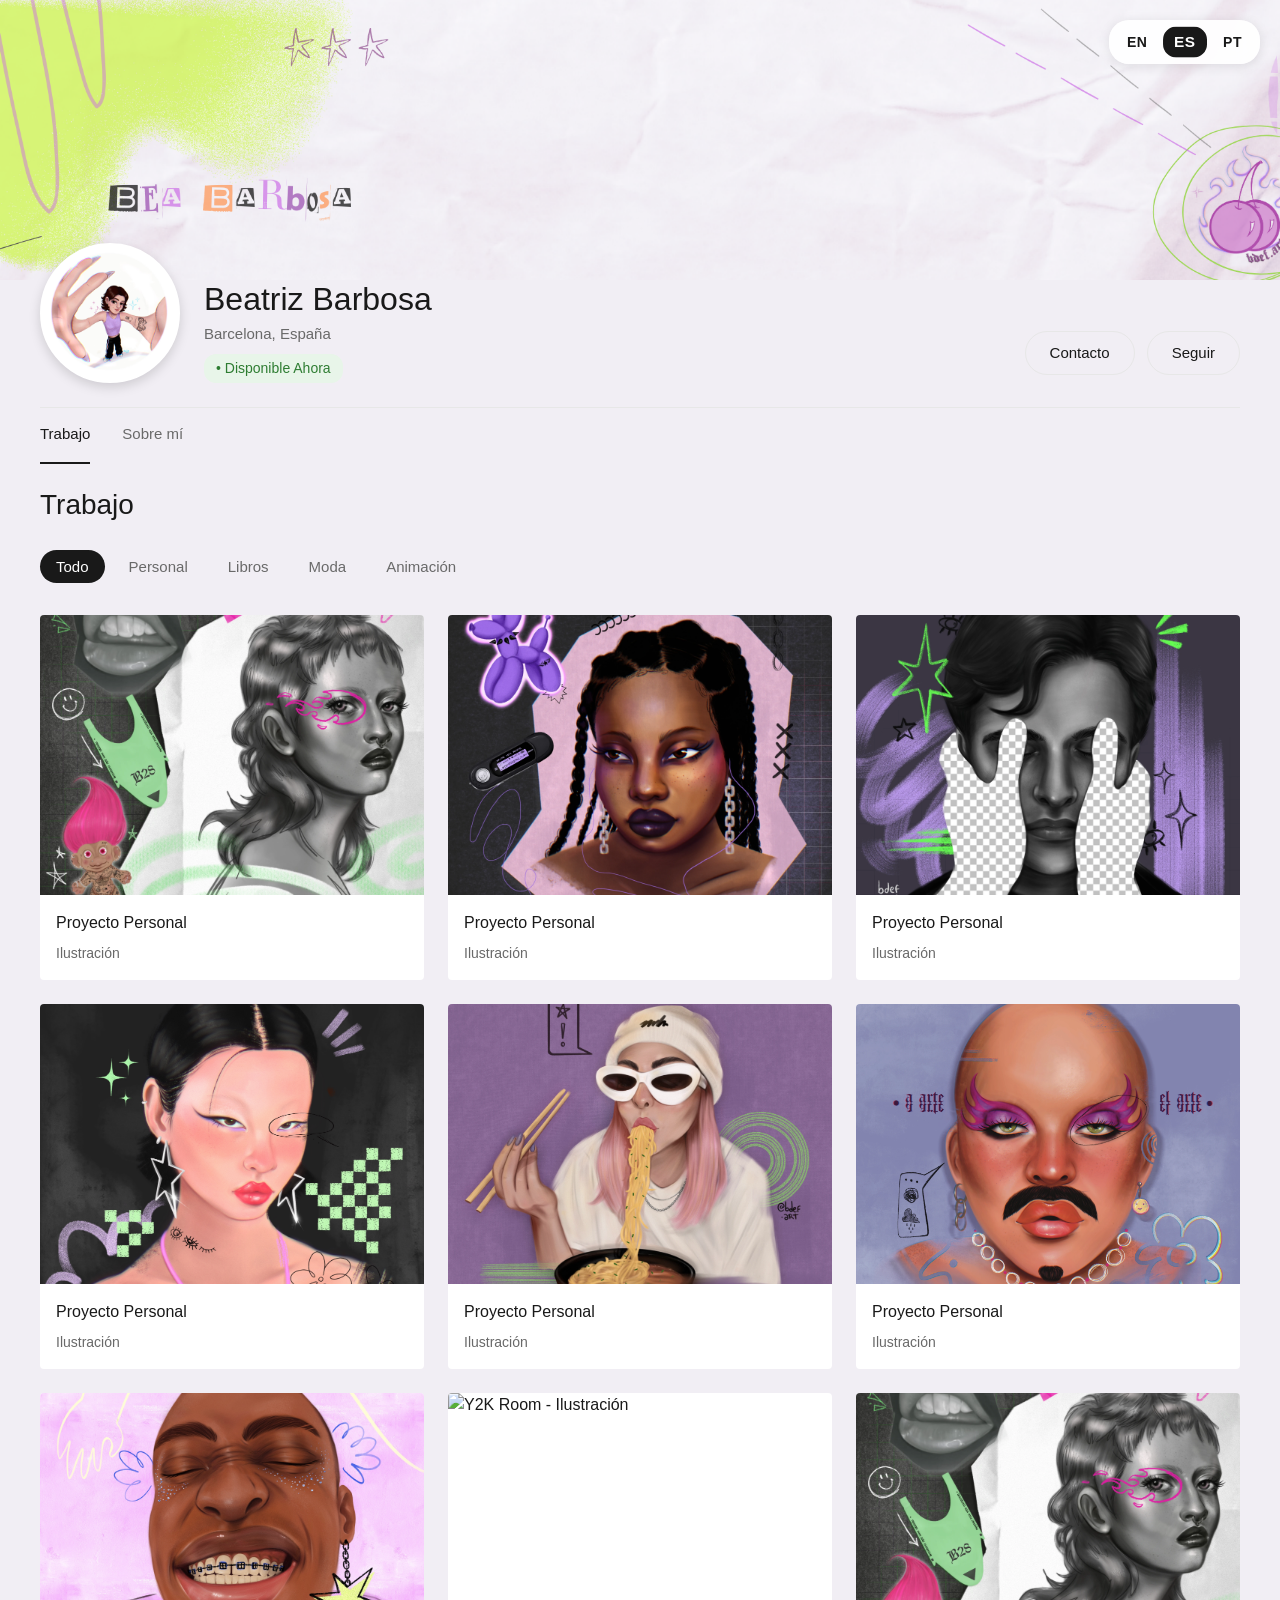
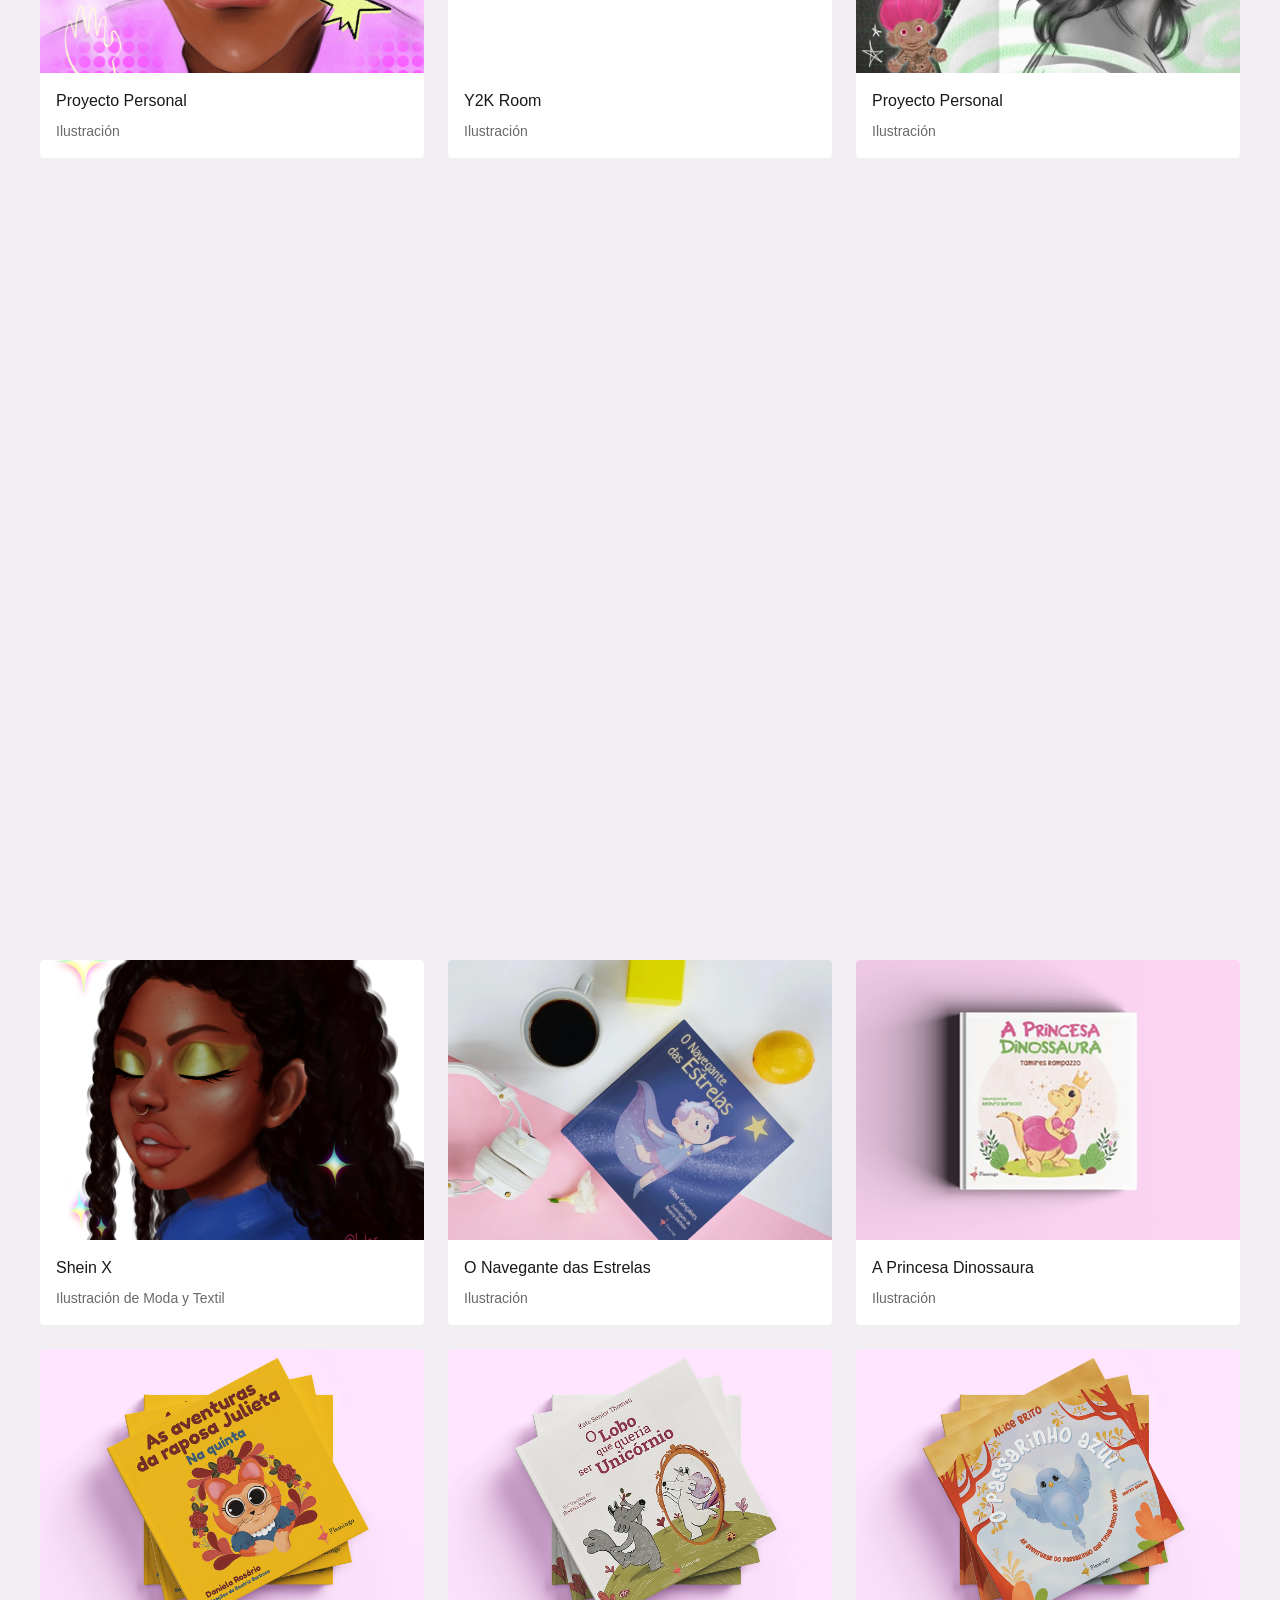
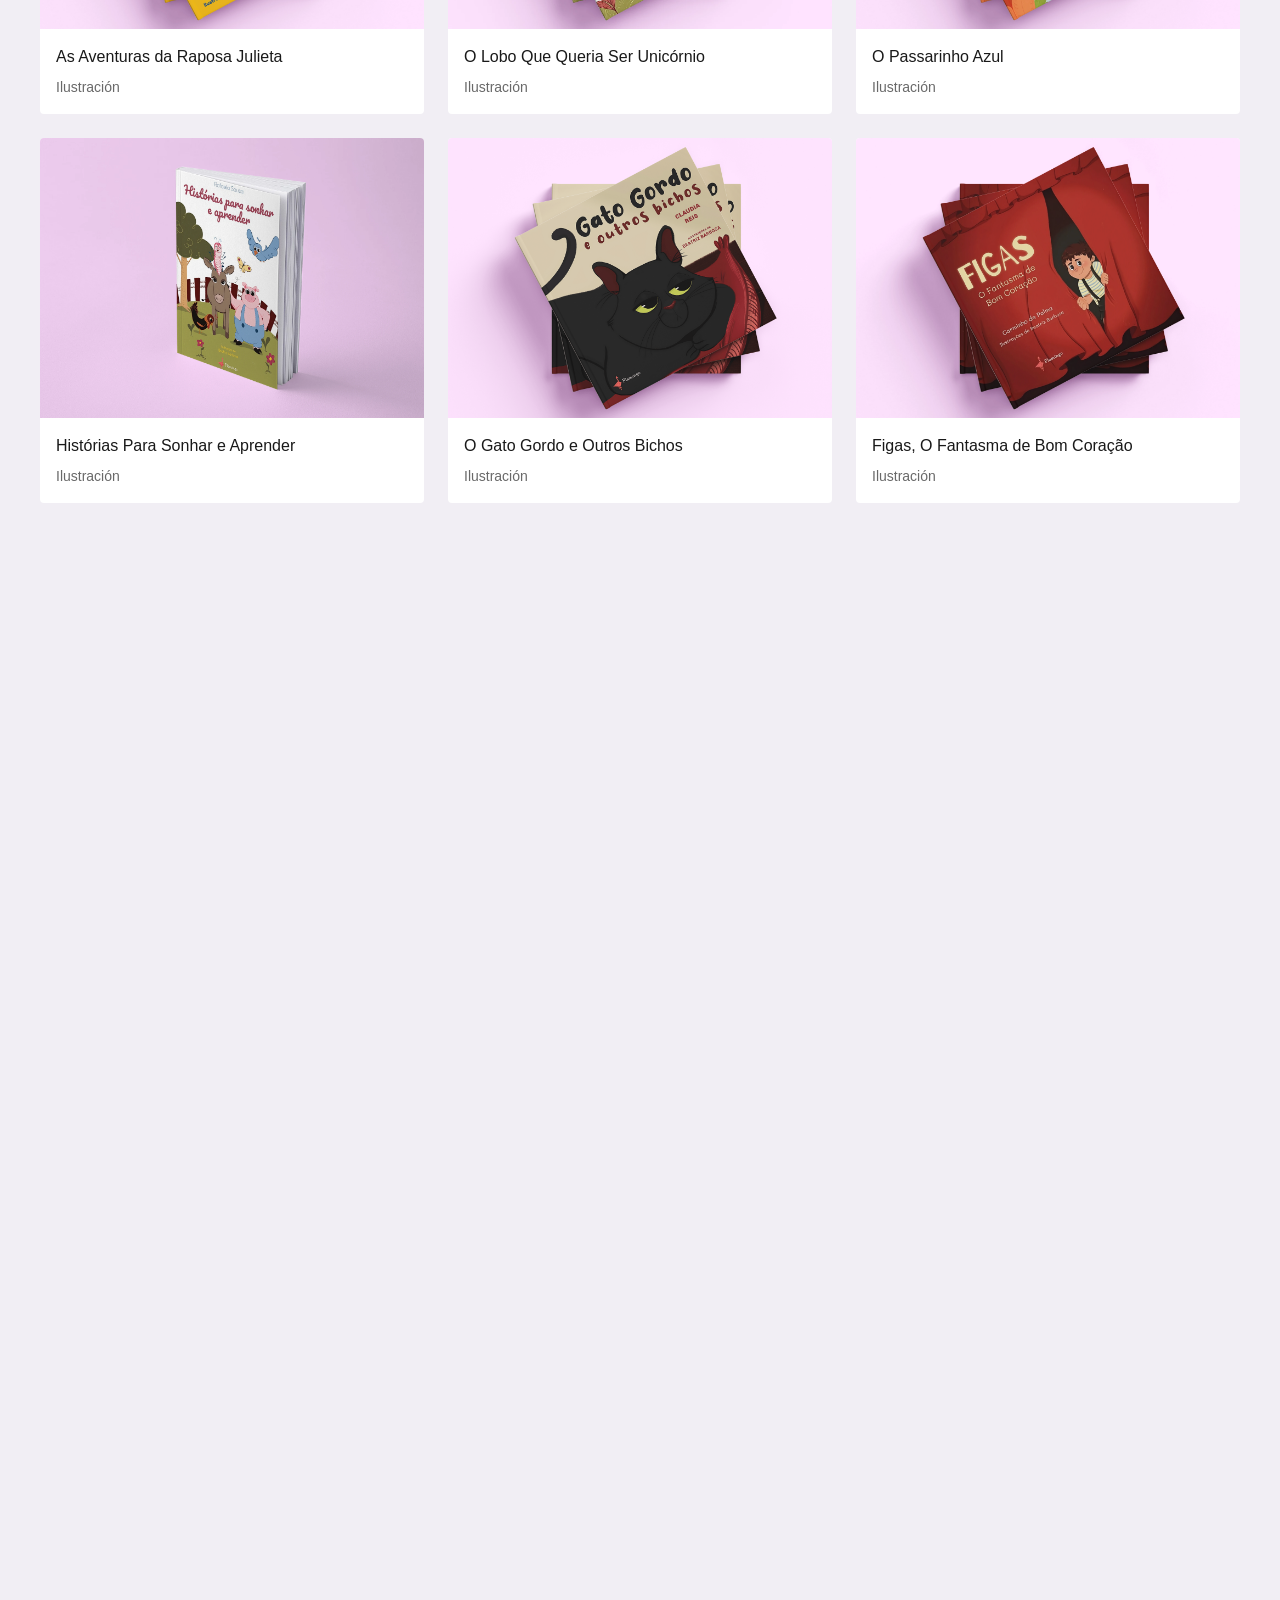
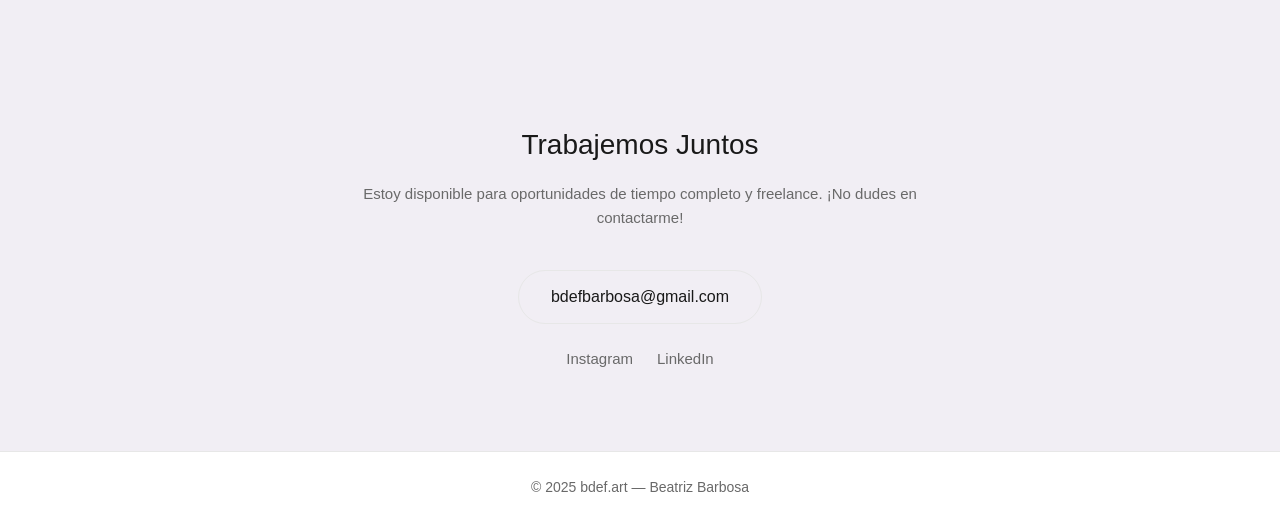
==== index-es.html @ eef88788 "Main Website" ====
<!DOCTYPE html>
<html lang="es">
<head>
    <meta charset="UTF-8">
    <meta name="viewport" content="width=device-width, initial-scale=1.0">
    <meta name="referrer" content="strict-origin-when-cross-origin">
    <meta name="description" content="Beatriz Barbosa - Ilustración, Diseño UI y Animación 2D Portfolio">
    <meta name="keywords" content="diseñadora, ilustradora, diseño UI, animación 2D, portfolio, Barcelona">
    <meta name="author" content="Beatriz Barbosa">
    <title>Beatriz Barbosa - Artista Visual</title>
    <link rel="stylesheet" href="css/styles.css">
    <link rel="preconnect" href="https://fonts.googleapis.com">
    <link rel="preconnect" href="https://fonts.gstatic.com" crossorigin>
    <link href="https://fonts.googleapis.com/css2?family=Poppins:wght@300;400;600;700&family=Playfair+Display:wght@400;700&display=swap" rel="stylesheet">
</head>
<body>
    <!-- Profile Header -->
    <section id="home" class="profile-header">
        <div class="language-switcher-top">
            <a href="index.html" class="flag-link">EN</a>
            <a href="index-es.html" class="flag-link active">ES</a>
            <a href="index-pt.html" class="flag-link">PT</a>
        </div>
        <div class="profile-banner">
            <img src="images/banner.png" alt="Banner de Bea Barbosa" class="banner-image">
        </div>
        <div class="container">
            <div class="profile-info">
                <div class="profile-avatar">
                    <img src="images/profile.jpg" alt="Beatriz Barbosa">
                </div>
                <div class="profile-details">
                    <h1>Beatriz Barbosa</h1>
                    <p class="profile-location">Barcelona, España</p>
                    <div class="profile-badge">
                        <span class="available-badge">• Disponible Ahora</span>
                    </div>
                </div>
                <div class="profile-actions">
                    <a href="#contact" class="btn-hire">Contacto</a>
                    <a href="#contact" class="btn-follow">Seguir</a>
                </div>
            </div>
            <div class="profile-nav">
                <a href="#work" class="profile-nav-link active">Trabajo</a>
                <a href="#about" class="profile-nav-link">Sobre mí</a>
            </div>
        </div>
    </section>

    <!-- Work Section -->
    <section id="work" class="work">
        <div class="container">
            <h2>Trabajo</h2>
            <div class="work-filters">
                <button class="filter-btn active" data-filter="all">Todo</button>
                <button class="filter-btn" data-filter="Personal">Personal</button>
                <button class="filter-btn" data-filter="Books">Libros</button>
                <button class="filter-btn" data-filter="Fashion">Moda</button>
                <button class="filter-btn" data-filter="Animation">Animación</button>
            </div>

            <div class="work-grid">
                <!-- ========================================= -->
                <!-- PERSONAL CATEGORY -->
                <!-- ========================================= -->
                
                <!-- Personal Project - Personal Illustration -->
                <div class="work-item" data-category="Personal" 
                     data-project-id="Personal Project"
                     data-title="Personal Project"
                     data-category-name="Personal Project"
                     data-description="Personal digital collage artwork."
                     data-year="2024"
                     data-client="Personal"
                     data-role="Illustrator"
                     data-images='[["images/personal/other/collage.webp"]]'>
                    <img src="images/personal/other/collage.webp" alt="Proyecto Personal - Ilustración" width="600" height="450">
                    <div class="work-info">
                        <h3>Proyecto Personal</h3>
                        <div class="work-meta">
                            <span>Ilustración</span>
                        </div>
                    </div>
                </div>
                <!-- Personal Project - Personal Illustration -->
                <div class="work-item" data-category="Personal" 
                     data-project-id="Personal Project"
                     data-title="Personal Project"
                     data-category-name="Personal Project"
                     data-description="Personal illustration project expressing artistic vision."
                     data-year="2024"
                     data-client="Personal"
                     data-role="Illustrator"
                     data-images='[["images/personal/project_c/project_c (1).webp"],["images/personal/project_c/project_c (2).webp"]]'>
                    <img src="images/personal/project_c/project_c (1).webp" alt="Proyecto Personal - Ilustración" width="600" height="450">
                    <div class="work-info">
                        <h3>Proyecto Personal</h3>
                        <div class="work-meta">
                            <span>Ilustración</span>
                        </div>
                    </div>
                </div>
                <!-- Personal Project - Personal Illustration -->
                <div class="work-item" data-category="Personal" 
                     data-project-id="Personal Project"
                     data-title="Personal Project"
                     data-category-name="Personal Project"
                     data-description="Personal illustration and animation project."
                     data-year="2024"
                     data-client="Personal"
                     data-role="Illustrator"
                     data-images='[["images/personal/project_d/project_d.webp"],["images/personal/project_d/project_d.mp4"]]'>
                    <img src="images/personal/project_d/project_d.webp" alt="Proyecto Personal - Ilustración" width="600" height="450">
                    <div class="work-info">
                        <h3>Proyecto Personal</h3>
                        <div class="work-meta">
                            <span>Ilustración</span>
                        </div>
                    </div>
                </div>
                <!-- Personal Project - Personal Illustration -->
                <div class="work-item" data-category="Personal" 
                     data-project-id="Personal Project"
                     data-title="Personal Project"
                     data-category-name="Personal Project"
                     data-description="Personal illustration, urban themes."
                     data-year="2023"
                     data-client="Personal"
                     data-role="Illustrator"
                     data-images='[["images/personal/other/tokyo.JPG"]]'>
                    <img src="images/personal/other/tokyo.JPG" alt="Proyecto Personal - Ilustración" width="600" height="450">
                    <div class="work-info">
                        <h3>Proyecto Personal</h3>
                        <div class="work-meta">
                            <span>Ilustración</span>
                        </div>
                    </div>
                </div>
                <!-- Personal Project - Personal Illustration -->
                <div class="work-item" data-category="Personal" 
                     data-project-id="Personal Project"
                     data-title="Personal Project"
                     data-category-name="Personal Project"
                     data-description="Personal illustration exploring character design."
                     data-year="2024"
                     data-client="Personal"
                     data-role="Illustrator"
                     data-images='[["images/personal/other/nanats.webp"]]'>
                    <img src="images/personal/other/nanats.webp" alt="Proyecto Personal - Ilustración" width="600" height="450">
                    <div class="work-info">
                        <h3>Proyecto Personal</h3>
                        <div class="work-meta">
                            <span>Ilustración</span>
                        </div>
                    </div>
                </div>
                <!-- Personal Project - Personal Illustration -->
                <div class="work-item" data-category="Personal" 
                     data-project-id="Personal Project"
                     data-title="Personal Project"
                     data-category-name="Personal Project"
                     data-description="Personal illustration project showcasing creative exploration."
                     data-year="2023"
                     data-client="Personal"
                     data-role="Illustrator"
                     data-images='[["images/personal/project_b/project_b (1).webp"],["images/personal/project_b/project_b (2).webp"]]'>
                    <img src="images/personal/project_b/project_b (1).webp" alt="Proyecto Personal - Ilustración" width="600" height="450">
                    <div class="work-info">
                        <h3>Proyecto Personal</h3>
                        <div class="work-meta">
                            <span>Ilustración</span>
                        </div>
                    </div>
                </div>
                <!-- Personal Project - Personal Illustration -->
                <div class="work-item" data-category="Personal" 
                     data-project-id="Personal Project"
                     data-title="Personal Project"
                     data-category-name="Personal Project"
                     data-description="Personal illustration project showcasing creative exploration."
                     data-year="2023"
                     data-client="Personal"
                     data-role="Illustrator"
                     data-images='[["images/personal/other/carnavral.JPG"]]'>
                    <img src="images/personal/other/carnavral.JPG" alt="Proyecto Personal - Ilustración" width="600" height="450">
                    <div class="work-info">
                        <h3>Proyecto Personal</h3>
                        <div class="work-meta">
                            <span>Ilustración</span>
                        </div>
                    </div>
                </div>
                <!-- Personal Project - Personal Illustration -->
                <div class="work-item" data-category="Personal" 
                     data-project-id="Y2K Room"
                     data-title="Y2K Room"
                     data-category-name="Y2K Room"
                     data-description="A nostalgic illustration capturing the aesthetic and vibe of a Y2K era bedroom, celebrating the iconic design and cultural elements of the 2000s."
                     data-year="2024"
                     data-client="Personal"
                     data-role="Illustrator"
                     data-images='[["images/personal/y2k_room/y2k_room (2).webp"],["images/personal/y2k_room/y2k_room (1).webp"], ["images/personal/y2k_room/y2k_room (1).png"], ["images/personal/y2k_room/y2k_room (2).png"], ["images/personal/y2k_room/y2k_room (3).webp"]]'>
                    <img src="images/personal/y2k_room/y2k_room (2).png" alt="Y2K Room - Ilustración" width="600" height="450">
                    <div class="work-info">
                        <h3>Y2K Room</h3>
                        <div class="work-meta">
                            <span>Ilustración</span>
                        </div>
                    </div>
                </div>
                <!-- Personal Project - Personal Illustration -->
                <div class="work-item" data-category="Personal" 
                     data-project-id="Personal Project"
                     data-title="Personal Project"
                     data-category-name="Personal Project"
                     data-description="Personal illustration project exploring urban themes and aesthetics."
                     data-year="2024"
                     data-client="Personal"
                     data-role="Illustrator"
                     data-images='[["images/personal/project_a/urban_decay (3).webp"]]'>
                    <img src="images/personal/other/collage.webp" alt="Proyecto Personal - Ilustración" width="600" height="450">
                    <div class="work-info">
                        <h3>Proyecto Personal</h3>
                        <div class="work-meta">
                            <span>Ilustración</span>
                        </div>
                    </div>
                </div>

                <!-- ========================================= -->
                <!-- ANIMATION CATEGORY -->
                <!-- ========================================= -->

                <!-- MandaJobs Project - Animation Illustration -->
                <div class="work-item" data-category="Animation" 
                     data-project-id="#MandaJobs"
                     data-title="#MandaJobs"
                     data-category-name="Animation"
                     data-description="Working from home and with what you love seems like a utopian world, but for many anxious people, time alone with their thoughts can be a source of paranoia. The film "#MandaJobs" was born out of a personal urge to make peace with my anxieties and accept my moment of professional struggle. Representing those who are feeling agonized and experiencing excessive demands within this routine full of dualities between professional and personal space, is one of the pillars for this animation, in addition to enunciating the message of the importance of respecting your emotional limits and taking care of your mental health.​​​​​​​ This animated short film was created by me as my master's degree final project in Lusófona University (Lisbon, Portugal). In this project, I was responsible for the entire artistic process, from the initial concept to the script, illustrations and 2D animation. Every detail of this short was carefully crafted, seeking to convey an engaging and visually captivating story. This experience provided deep professional and creative growth, allowing me to explore my passion for animation and express my artistic vision. I am proud to share this work, the result of dedication and commitment, as a significant conclusion of my master's degree."
                     data-year="2021"
                     data-client="Personal Project"
                     data-role="Animator and Illustrator"
                     data-images='[["images/mandajobs/mandajobs (5).webp"], ["https://www.youtube.com/embed/_R0LnEGEsd8?origin=https://bdefart.github.io"], ["images/mandajobs/mandajobs (1).gif", "images/mandajobs/mandajobs (2).gif"], ["images/mandajobs/mandajobs (2).jpeg"], ["images/mandajobs/mandajobs (1).jpeg"], ["images/mandajobs/mandajobs (2).webp", "images/mandajobs/mandajobs (3).webp"], ["images/mandajobs/mandajobs (1).webp"], ["images/mandajobs/mandajobs (4).webp"]]'>
                        <img src="images/mandajobs/mandajobs.webp" alt="#MANDAJOBS - Animación" width="600" height="450">
                    <div class="work-info">
                        <h3>#MandaJobs</h3>
                        <div class="work-meta">
                            <span>Animación e Ilustración</span>
                        </div>
                    </div>
                </div>
                <!-- Maguila Project - Animation Illustration -->
                <div class="work-item" data-category="Animation" 
                     data-project-id="Maguila, Um Lutador"
                     data-title="Maguila, Um Lutador"
                     data-category-name="Animation"
                     data-description="In this project, I had the opportunity to create the animated introduction for a documentary about the famous Brazilian boxer Maguila, which was broadcast on TV Cultura. I worked closely with the production team to create an engaging and visually striking opening sequence that captured the spirit and energy of Maguila's story. The animation was designed to set the tone for the documentary, drawing the viewers in and preparing them for the inspiring story that followed. It was an honor to contribute to such an important project and bring Maguila's legacy to life through animation."
                     data-year="2023"
                     data-client="TV Cultura"
                     data-role="Animator and Illustrator"
                     data-images='[["images/maguila/maguila (3).gif", "images/maguila/maguila (2).gif"], ["images/maguila/maguila (1).webp"], ["images/maguila/maguila (1).gif"], ["images/maguila/maguila.mp4"], ["images/maguila/maguila (1).gif", "images/maguila/maguila (1).png"]]'>
                        <img src="images/maguila/maguila (1).webp" alt="Maguila, Um Lutador - Animación" width="600" height="450">
                    <div class="work-info">
                        <h3>Maguila, Um Lutador</h3>
                        <div class="work-meta">
                            <span>Animación e Ilustración</span>
                        </div>
                    </div>
                </div>
                <!-- Ireland Sports Project - Animation Illustration -->
                <div class="work-item" data-category="Animation" 
                     data-project-id="Sports Ireland"
                     data-title="Sports Ireland"
                     data-category-name="Animation"
                     data-description="In the video, Olympic boxer Gráinne Walsh, former Ireland rugby team captain Ciara Griffin, and track and former Olympic road cyclist Emily Kay share their stories of overcoming stereotypes and navigating the physical and mental challenges on their journey to becoming top performers in their sports. The project features visual contributions from me, as the illustrator, with artwork created to bring the athletes' experiences and the core message of embracing diverse bodies in sport to life. The video offers insights into body composition, the proportions of fat, bone, and muscle in the human body—along with guidance on training, nutrition, mental health, and managing pressures both internal and external."
                     data-year="2024"
                     data-client="Sport Ireland"
                     data-role="Animator and Illustrator"
                     data-images='[["images/sportsie/sportsie (1).JPG"], ["https://www.youtube.com/embed/vLI7LN2DGgs?si=i208TxxB00_4nN63&controls=0&origin=https://bdefart.github.io"], ["images/sportsie/sportsie (2).JPG", "images/sportsie/sportsie (5).JPG"], ["images/sportsie/sportsie (4).JPG"], ["images/sportsie/sportsie (3).JPG"], ["images/sportsie/sportsie (6).JPG"], ["images/sportsie/sportsie (7).JPG"]]'>
                        <img src="images/sportsie/sportsie (1).JPG" alt="Sport Ireland - Animación" width="600" height="450">
                    <div class="work-info">
                        <h3>Sports Ireland</h3>
                        <div class="work-meta">
                            <span>Animación e Ilustración</span>
                        </div>
                    </div>
                </div>
                <!-- ========================================= -->
                <!-- FASHION CATEGORY -->
                <!-- ========================================= -->
                
                <!-- Fashion Project - Fashion Illustration -->
                <div class="work-item" data-category="Fashion" 
                     data-project-id="N2K"
                     data-title="N2K"
                     data-category-name="Fashion"
                     data-description="This project was a collaboration with @nostalgia2000, where I had the opportunity to create unique designs that represent the aesthetics of the 2000s and their iconic elements. Together, we delved into the nostalgia of that era, capturing the essence of its fashion, music, and pop culture. Each print I created reflects a specific 2000s aesthetic, incorporating key elements that defined that vibe. It was an exciting journey to bring back the spirit of the 2000s through these designs and celebrate the vibrant and unforgettable style of that time."
                     data-year="2022"
                     data-client="N2K - @nostalgias2000"
                     data-role="Illustrator"
                     data-images='[["images/fashion/n2k/n2k (1).gif"], ["images/fashion/n2k/n2k (5).webp", "images/fashion/n2k/n2k (1).jpeg"], ["images/fashion/n2k/n2k (1).webp", "images/fashion/n2k/n2k (2).jpeg"], ["images/fashion/n2k/n2k (2).webp", "images/fashion/n2k/n2k (4).jpeg"], ["images/fashion/n2k/n2k (5).jpeg", "images/fashion/n2k/n2k (3).webp"], ["images/fashion/n2k/n2k (1).png"]]'>
                    <img src="images/fashion/n2k/n2k.webp" alt="Proyecto N2K - Ilustración" width="600" height="450">
                    <div class="work-info">
                        <h3>N2K</h3>
                        <div class="work-meta">
                            <span>Ilustración de Moda y Textil</span>
                        </div>
                    </div>
                </div>
                <!-- Fashion Project - Fashion Illustration -->
                <div class="work-item" data-category="Fashion" 
                     data-project-id="Shein X"
                     data-title="Shein X"
                     data-category-name="Fashion"
                     data-description="I took part in the 'Shein X' project in collaboration with Shein, where I crafted original illustrations based on current trends and my Y2K universe. These illustrations were designed to be printed on products and later sold by the brand. It was an incredible opportunity to create visuals that resonated with contemporary preferences while celebrating the unique atmosphere of the Y2K era that I love."
                     data-year="2023"
                     data-client="Shein"
                     data-role="Illustrator"
                     data-images='[["images/fashion/shein_a/shein (4).webp"], ["images/fashion/shein_a/shein (5).webp"], ["images/fashion/shein_a/shein (2).webp"], ["images/fashion/shein_a/shein (1).webp"], ["images/fashion/shein_a/shein (3).webp"]]'>
                    <img src="images/fashion/shein_a/shein (3).webp" alt="Proyecto Shein X - Ilustración" width="600" height="450">
                    <div class="work-info">
                        <h3>Shein X</h3>
                        <div class="work-meta">
                            <span>Ilustración de Moda y Textil</span>
                        </div>
                    </div>
                </div>
                <!-- Fashion Project - Fashion Illustration -->
                <div class="work-item" data-category="Fashion" 
                     data-project-id="Shein X"
                     data-title="Shein X"
                     data-category-name="Fashion"
                     data-description="I took part in the 'Shein X' project in collaboration with Shein, where I crafted original illustrations based on current trends and my onw style These illustrations were designed to be printed on products and later sold by the brand."
                     data-year="2023"
                     data-client="Shein"
                     data-role="Illustrator"
                     data-images='[["images/fashion/shein_b/shein (1).webp"], ["images/fashion/shein_b/shein (4).webp"], ["images/fashion/shein_b/shein (5).webp"], ["images/fashion/shein_b/shein (2).webp"], ["images/fashion/shein_b/shein (3).webp"]]'>
                    <img src="images/fashion/shein_b/shein (3).webp" alt="Proyecto Shein X - Ilustración" width="600" height="450">
                    <div class="work-info">
                        <h3>Shein X</h3>
                        <div class="work-meta">
                            <span>Ilustración de Moda y Textil</span>
                        </div>
                    </div>
                </div>
                <!-- Fashion Project - Fashion Illustration -->
                <div class="work-item" data-category="Fashion" 
                     data-project-id="Shein X"
                     data-title="Shein X"
                     data-category-name="Fashion"
                     data-description="I took part in the 'Shein X' project in collaboration with Shein, where I crafted original illustrations based on current trends and my onw style These illustrations were designed to be printed on products and later sold by the brand."
                     data-year="2023"
                     data-client="Shein"
                     data-role="Illustrator"
                     data-images='[["images/fashion/shein_b/shein (1).webp"], ["images/fashion/shein_c/shein (1).png"], ["images/fashion/shein_c/shein (4).png"], ["images/fashion/shein_c/shein (3).png"], ["images/fashion/shein_c/shein (1).jpeg"]]'>
                    <img src="images/fashion/shein_c/shein (3).png" alt="Proyecto Shein X - Ilustración" width="600" height="450">
                    <div class="work-info">
                        <h3>Shein X</h3>
                        <div class="work-meta">
                            <span>Ilustración de Moda y Textil</span>
                        </div>
                    </div>
                </div>
                <!-- ========================================= -->
                <!-- BOOKS CATEGORY -->
                <!-- ========================================= -->
                
                <!-- O NAVEGANTE DAS ESTRELAS - Book Illustration -->
                <div class="work-item" data-category="Books" 
                     data-project-id="o-navegante-das-estrelas"
                     data-title="O Navegante das Estrelas"
                     data-category-name="Book Illustration"
                     data-description="In this project, I had the pleasure of creating the illustrations for a children's book written by Telma Gonçalves and published by Flamingo Edições. I was responsible for bringing to life the main character and the entire visual concept of the 'world of star' depicted in the book. From the initial character design to the enchanting illustrations throughout the story, I aimed to capture the whimsical and magical atmosphere of this celestial realm. It was a delightful experience to contribute to this book, creating a captivating visual journey for young readers to explore and imagine."
                     data-year="2023"
                     data-client="Flamingo Edições"
                     data-role="Illustrator"
                     data-images='[["images/navegante/navegante (8).webp"],["images/navegante/navegante (3).webp", "images/navegante/navegante (5).webp"], ["images/navegante/navegante (6).webp"], ["images/navegante/navegante (4).webp", "images/navegante/navegante (1).webp"], ["images/navegante/navegante (2).webp"]]'>
                    <img src="images/navegante/navegante (7).webp" alt="O Navegante das Estrelas - Ilustración de Libro" width="600" height="450">
                    <div class="work-info">
                        <h3>O Navegante das Estrelas</h3>
                        <div class="work-meta">
                            <span>Ilustración</span>
                        </div>
                    </div>
                </div>
                <!-- A Princesa Dinossaura - Book Illustration -->
                <div class="work-item" data-category="Books" 
                     data-project-id="princesa-dinossaura"
                     data-title="A Princesa Dinossaura"
                     data-category-name="Book Illustration"
                     data-description="In this project, I had the pleasure of creating beautfull illustrations for a children's book written by Tamires Rampazzo about Luz, a very kind and creative dinosaur who she decided to be a princess!"
                     data-year="2023"
                     data-client="Flamingo Edições"
                     data-role="Illustrator"
                     data-images='[["images/princesa/princesa (4).webp","images/princesa/princesa (1).webp"],["images/princesa/princesa (3).webp"],["images/princesa/princesa (2).webp"], ["images/princesa/princesa(0).webp"],["images/princesa/princesa (5).webp"]]'>
                    <img src="images/princesa/capa_princesa.png" alt="A Princesa Dinossaura - Ilustración de Libro" width="600" height="450">
                    <div class="work-info">
                        <h3>A Princesa Dinossaura</h3>
                        <div class="work-meta">
                            <span>Ilustración</span>
                        </div>
                    </div>
                </div>
                <!-- AS AVENTURAS DA RAPOSA JULIETA - Book Illustration -->
                <div class="work-item" data-category="Books" 
                     data-project-id="aventuras-da-raposa-julieta"
                     data-title="As Aventuras da Raposa Julieta"
                     data-category-name="Book Illustration"
                     data-description="This book was written by Daniela Rosário and published by Flamingo Edições, with illustrations created by me. In this project I had the opportunity to develop the entire visual concept, from the creation of the characters to the color palette and composition of the pages. Through this collaboration, we bring life and color to the characters and story, creating an enchanting experience for readers."
                     data-year="2021"
                     data-client="Flamingo Edições"
                     data-role="Illustrator"
                     data-images='[["images/raposa/raposa (1).webp"], ["images/raposa/raposa (2).png", "images/raposa/raposa (5).png", "images/raposa/raposa (3).png"], ["images/raposa/raposa (4).png"], ["images/raposa/raposa (3).webp"], ["images/raposa/raposa (1).jpeg"], ["images/raposa/raposa (1).png]]'>
                    <img src="images/raposa/raposa (1).webp" alt="As Aventuras da Raposa Julieta - Ilustración de Libro" width="600" height="450">
                    <div class="work-info">
                        <h3>As Aventuras da Raposa Julieta</h3>
                        <div class="work-meta">
                            <span>Ilustración</span>
                        </div>
                    </div>
                </div>
                <!-- O LOBO QUE QUERIA SER UNICÓRNIO - Book Illustration -->
                <div class="work-item" data-category="Books" 
                     data-project-id="O Lobo Que Queria Ser Unicórnio"
                     data-title="O Lobo Que Queria Ser Unicórnio"
                     data-category-name="Book Illustration"
                     data-description="This story was created by Kate Senior Thomati, with whom I had great contact throughout all the project. This book, published by Flamingo Edições, was a great creative achievement, I was able to develop all the creation of the characters, the backgrounds, the colors and the entire aesthetic of the book, which became a perfect combination of words and images that capture attention and provide a unique and immersive journey."
                     data-year="2021"
                     data-client="Flamingo Edições"
                     data-role="Illustrator"
                     data-images='[["images/lobo/lobo_2.jpeg","images/lobo/lobo_3.jpeg"],["images/lobo/lobo_4.webp"],["images/lobo/lobo_5.webp"], ["images/lobo/lobo6.jpeg","images/lobo/lobo7.jpeg"], ["images/lobo/lobo_8.webp"], ["images/lobo/lobo_9.jpeg"]]'>
                    <img src="images/lobo/lobo.webp" alt="O Lobo Que Queria Ser Unicórnio - Ilustración de Libro" width="600" height="450">
                    <div class="work-info">
                        <h3>O Lobo Que Queria Ser Unicórnio</h3>
                        <div class="work-meta">
                            <span>Ilustración</span>
                        </div>
                    </div>
                </div>
                <!-- O PASSARINHO AZUL - Book Illustration -->
                <div class="work-item" data-category="Books" 
                     data-project-id="O Passarinho Azul"
                     data-title="O Passarinho Azul"
                     data-category-name="Book Illustration"
                     data-description="This book was a deeply meaningful creative endeavor, and I had the opportunity to bring the visual universe of the story to life. I developed the illustrations, including the characters, backgrounds, colors, and the overall aesthetic, creating a harmonious blend of words and images that invites readers into a unique and immersive experience."
                     data-year="2020"
                     data-client="Flamingo Edições"
                     data-role="Illustrator"
                     data-images='[["images/passarinho/passarinho (4).jpeg", "images/passarinho/passarinho (3).jpeg", "images/passarinho/passarinho (2).jpeg"], ["images/passarinho/passarinho (1).jpeg"]]'>
                    <img src="images/passarinho/passarinho (1).png" alt="O Passarinho Azul - Ilustración de Libro" width="600" height="450">
                    <div class="work-info">
                        <h3>O Passarinho Azul</h3>
                        <div class="work-meta">
                            <span>Ilustración</span>
                        </div>
                    </div>
                </div>
                <!-- HISTÓRIAS PARA SONHAR E APRENDER - Book Illustration -->
                <div class="work-item" data-category="Books" 
                     data-project-id="Histórias Para Sonhar e Aprender"
                     data-title="Histórias Para Sonhar e Aprender"
                     data-category-name="Book Illustration"
                     data-description="Throughout this project, I had the opportunity to create the visual world that brings each story to life. From designing the characters to shaping the environments, colors, and overall atmosphere, the illustrations were crafted to complement the messages within the book. My goal as the illustrator was to create images that welcome young readers, spark their imagination, and make every lesson feel warm, meaningful, and memorable."
                     data-year="2021"
                     data-client="Flamingo Edições"
                     data-role="Illustrator"
                     data-images='[["images/aprender/aprender (5).jpeg", "images/aprender/aprender (2).webp"], ["images/aprender/aprender (6).jpeg", "images/aprender/aprender (3).jpeg"],["images/aprender/aprender (1).jpeg", "images/aprender/aprender (2).jpeg"], ["images/aprender/aprender (1).webp"]]'>
                    <img src="images/aprender/aprender.webp" alt="Histórias Para Sonhar e Aprender - Ilustración de Libro" width="600" height="450">
                    <div class="work-info">
                        <h3>Histórias Para Sonhar e Aprender</h3>
                        <div class="work-meta">
                            <span>Ilustración</span>
                        </div>
                    </div>
                </div>
                <!-- O GATO GORDO E OUTROS BICHOS - Book Illustration -->
                <div class="work-item" data-category="Books" 
                     data-project-id="O Gato Gordo e Outros Bichos"
                     data-title="O Gato Gordo e Outros Bichos"
                     data-category-name="Book Illustration"
                     data-description="Short stories about cats and dogs rescued from the streets, and about the joyful, enriching bond that grows between animals and humans. Each tale seeks to show how valuable it is to dedicate time, attention, and affection to an animal. With them, we learn about true love, a love that asks for nothing in return. Aimed at young children, these stories portray the author's personal experiences with tenderness and authenticity. As the illustrator, I sought to capture the warmth and sincerity of each encounter through expressive characters, gentle colors, and scenes that echo the emotional depth of these real moments"
                     data-year="2020"
                     data-client="Flamingo Edições"
                     data-role="Illustrator"
                     data-images='[["images/gato/gato (4).jpeg", "images/gato/gato (3).jpeg", "images/gato/gato (1).jpeg"], ["images/gato/gato.jpeg"]]'>
                    <img src="images/gato/gato (1).png" alt="O Gato Gordo e Outros Bichos - Ilustración de Libro" width="600" height="450">
                    <div class="work-info">
                        <h3>O Gato Gordo e Outros Bichos</h3>
                        <div class="work-meta">
                            <span>Ilustración</span>
                        </div>
                    </div>
                </div>
                <!-- FIGAS, O FANTASMA DE BOM CORAÇÃO - Book Illustration -->
                <div class="work-item" data-category="Books" 
                     data-project-id="Figas, O Fantasma de Bom Coração"
                     data-title="Figas, O Fantasma de Bom Coração"
                     data-category-name="Book Illustration"
                     data-description="Everything begins when Xavier and his classmates visit the city's theater, where they encounter a mysterious, ghostly figure. Led by the theater's guide, they embark on a journey that introduces them to the enigmatic Figas and the magic behind the world of Spectacle. This timeless story celebrates a young boy's passion for art and wonder. As the illustrator, I sought to capture the theatrical charm of the narrative, creating expressive and atmospheric images that bring its magic to life."
                     data-year="2022"
                     data-client="Flamingo Edições"
                     data-role="Illustrator"
                     data-images='[["images/figas/figas (3).webp", "images/figas/figas (1).jpeg"], ["images/figas/figas (1).webp", "images/figas/figas (3).jpeg"],["images/figas/figas (5).webp","images/figas/figas (2).webp", "images/figas/figas (2).jpeg"]]'>
                    <img src="images/figas/figas.png" alt="Figas, O Fantasma de Bom Coração - Ilustración de Libro" width="600" height="450">
                    <div class="work-info">
                        <h3>Figas, O Fantasma de Bom Coração</h3>
                        <div class="work-meta">
                            <span>Ilustración</span>
                        </div>
                    </div>
                </div>
                <!-- O Castigo da Vaidade - Book Illustration -->
                <div class="work-item" data-category="Books" 
                     data-project-id="castigo-vaidade"
                     data-title="O Castigo da Vaidade"
                     data-category-name="Book Illustration"
                     data-description="Illustration project for a book about vanity and its consequences."
                     data-year="2020"
                     data-client="Flamingo Edições"
                     data-role="Illustrator"
                     data-images='["images/castigo_vaidade/castigo_1.webp","images/castigo_vaidade/castigo_2.webp","images/castigo_vaidade/castigo_3.jpeg","images/castigo_vaidade/castigo_4.jpeg","images/castigo_vaidade/castigo_4.webp","images/castigo_vaidade/castigo_5.jpeg"]'>
                    <img src="images/castigo_vaidade/castigo-vaidade.png" alt="O Castigo da Vaidade - Ilustración de Libro">
                    <div class="work-info">
                        <h3>O Castigo da Vaidade</h3>
                        <div class="work-meta">
                            <span>Ilustración</span>
                        </div>
                    </div>
                </div>
                <!-- CONTOS PARA MENINOS QUE CRESCEM DEPRESSA - Book Illustration -->
                <div class="work-item" data-category="Books" 
                     data-project-id="Contos Para Meninos Que Crescem Depressa"
                     data-title="Contos Para Meninos Que Crescem Depressa"
                     data-category-name="Book Illustration"
                     data-description="With two children who grew up too quickly, I began inventing bedtime stories—fun, unbelievable tales meant to carry them into a world of fantasy. But as soon as they asked me to repeat them, the stories vanished from memory, like all inspirations that aren't written down. So I captured them on paper before they disappeared. Filled with the silly humor that once made my children laugh instead of sleep, these stories are for young readers and for adults who still feel young at heart. They are for my children, and for all those who love to imagine and to laugh. As the illustrator, I aimed to bring this playful spirit to life through warm and expressive imagery that reflects the joy and tenderness behind each tale."
                     data-year="2022"
                     data-client="Flamingo Edições"
                     data-role="Illustrator"
                     data-images='[["images/contos/contos (1).png"], ["images/contos/contos (3).png", "images/contos/contos (8).png"], ["images/contos/contos (6).png", "images/contos/contos (2).png", "images/contos/contos (4).png"], ["images/contos/contos (7).png"], ["images/contos/contos (5).png"], ["images/contos/contos (1).jpeg"]]'>
                    <img src="images/contos/contos (1).webp" alt="Contos Para Meninos Que Crescem Depressa - Ilustración de Libro" width="600" height="450">
                    <div class="work-info">
                        <h3>Contos Para Meninos Que Crescem Depressa</h3>
                        <div class="work-meta">
                            <span>Ilustración</span>
                        </div>
                    </div>
                </div>

            </div>
        </div>
    </section>
    
    <!-- About Section -->
    <section id="about" class="about">
        <div class="container">
            <div class="about-content">
                <h2>Sobre mí</h2>
                <p class="about-description">Soy una diseñadora e ilustradora apasionada especializada en <strong>Ilustración, Diseño UI y Animación 2D</strong>. Creo experiencias visuales significativas que dan vida a las ideas con colores vibrantes y carácter único.</p>
                <p class="about-description">Disponible para posiciones de tiempo completo y proyectos freelance. Combino visión artística con experiencia técnica para entregar diseños que no solo se ven hermosos sino que también comunican efectivamente.</p>
                
                <div class="about-info">
                    <div class="info-item">
                        <strong>Email</strong>
                        <p>bdefbarbosa@gmail.com</p>
                    </div>
                    <div class="info-item">
                        <strong>Ubicación</strong>
                        <p>Barcelona, España</p>
                    </div>
                    <div class="info-item">
                        <strong>Disponibilidad</strong>
                        <p>Tiempo completo y Freelance</p>
                    </div>
                </div>
                <div class="clients-section">
                    <img src="images/clients.png" alt="Clientes" class="clients-image">
                </div>                
                <div class="skills-tags">
                    <span class="skill-tag">Ilustración</span>
                    <span class="skill-tag">Diseño UI</span>
                    <span class="skill-tag">Animación 2D</span>
                    <span class="skill-tag">Diseño de Personajes</span>
                    <span class="skill-tag">Diseño Gráfico</span>
                </div>
            </div>
        </div>
    </section>

    <!-- Contact Section -->
    <section id="contact" class="contact">
        <div class="container">
            <div class="contact-content">
                <h2>Trabajemos Juntos</h2>
                <p class="contact-description">Estoy disponible para oportunidades de tiempo completo y freelance. ¡No dudes en contactarme!</p>
                <div class="contact-methods">
                    <a href="mailto:bdefbarbosa@gmail.com" class="contact-button">bdefbarbosa@gmail.com</a>
                    <div class="social-links">
                        <a href="https://www.instagram.com/bdef.art/" target="_blank" rel="noopener noreferrer" aria-label="Instagram">Instagram</a>
                        <a href="https://www.linkedin.com/in/bdefbarbosa/" target="_blank" rel="noopener noreferrer" aria-label="LinkedIn">LinkedIn</a>
                    </div>
                </div>
            </div>
        </div>
    </section>

    <!-- Footer -->
    <footer class="footer">
        <div class="container">
            <p>&copy; 2025 bdef.art — Beatriz Barbosa</p>
        </div>
    </footer>

    <!-- Project Modal -->
    <div id="projectModal" class="modal">
        <div class="modal-content">
            <span class="modal-close">&times;</span>
            <div class="modal-body">
                <h2 id="modalTitle"></h2>
                <p id="modalCategory" class="modal-category"></p>
                <p id="modalDescription" class="modal-description"></p>
                <div id="modalGallery" class="modal-gallery"></div>
                <div id="modalDetails" class="modal-details"></div>
            </div>
        </div>
    </div>

    <script src="js/script.js"></script>
</body>
</html>
---- css/styles.css ----
/* ========== Global Styles ========== */
* {
    margin: 0;
    padding: 0;
    box-sizing: border-box;
}

:root {
    --primary-color: #191919;
    --text-color: #191919;
    --text-light: #696969;
    --border-color: #e7e7e7;
    --bg-color: #ffffff;
    --bg-light: #f1eef4;
    --hover-bg: #f5f5f5;
}

html {
    scroll-behavior: smooth;
}

body {
    font-family: -apple-system, BlinkMacSystemFont, 'Segoe UI', Helvetica, Arial, sans-serif;
    line-height: 1.5;
    color: var(--text-color);
    background: #f1eef4;
    overflow-x: hidden;
}

.container {
    max-width: 1400px;
    margin: 0 auto;
    padding: 0 40px;
}

section {
    padding: 0;
}

/* ========== Typography ========== */
h1 {
    font-size: 2rem;
    font-weight: 500;
    line-height: 1.2;
    color: var(--text-color);
}

h2 {
    font-size: 1.75rem;
    font-weight: 500;
    margin-bottom: 20px;
    color: var(--text-color);
}

h3 {
    font-size: 1.125rem;
    font-weight: 500;
    color: var(--text-color);
}

p {
    font-size: 0.9375rem;
    color: var(--text-light);
    line-height: 1.6;
}

/* ========== Buttons ========== */
.btn-hire {
    display: inline-block;
    padding: 10px 24px;
    background: transparent;
    color: var(--text-color);
    text-decoration: none;
    border: 1px solid var(--border-color);
    border-radius: 50px;
    font-size: 0.9375rem;
    font-weight: 500;
    transition: background 0.2s ease;
}

.btn-hire:hover {
    background: var(--hover-bg);
}

.btn-follow {
    display: inline-block;
    padding: 10px 24px;
    background: transparent;
    color: var(--text-color);
    text-decoration: none;
    border: 1px solid var(--border-color);
    border-radius: 50px;
    font-size: 0.9375rem;
    font-weight: 500;
    transition: background 0.2s ease;
}

.btn-follow:hover {
    background: var(--hover-bg);
}

/* ========== Navigation ========== */
.navbar {
    position: fixed;
    top: 0;
    left: 0;
    width: 100%;
    background: rgba(255, 255, 255, 0.98);
    backdrop-filter: blur(10px);
    border-bottom: 1px solid var(--border-color);
    z-index: 1000;
    transition: all 0.2s ease;
}

.navbar .container {
    display: flex;
    justify-content: space-between;
    align-items: center;
    padding: 16px 40px;
    max-width: 100%;
}

.logo a {
    font-size: 1.125rem;
    font-weight: 500;
    color: var(--text-color);
    text-decoration: none;
}

.nav-links {
    display: flex;
    list-style: none;
    gap: 32px;
}

.nav-link {
    text-decoration: none;
    color: var(--text-light);
    font-size: 0.9375rem;
    font-weight: 400;
    transition: color 0.2s ease;
}

.nav-link:hover,
.nav-link.active {
    color: var(--text-color);
}

.hamburger {
    display: none;
    flex-direction: column;
    cursor: pointer;
    gap: 4px;
}

.hamburger span {
    width: 20px;
    height: 2px;
    background: var(--text-color);
    transition: all 0.3s ease;
}

/* ========== Profile Header ========== */
.profile-header {
    padding-top: 0;
    background: var(--bg-light);
}

.profile-banner {
    width: 100%;
    height: 280px;
    overflow: hidden;
    background: var(--bg-light);
}

.banner-image {
    width: 100%;
    height: 100%;
    object-fit: cover;
}

.profile-info {
    display: flex;
    align-items: flex-end;
    gap: 24px;
    padding: 0 0 24px 0;
    border-bottom: 1px solid var(--border-color);
}

.profile-avatar {
    width: 140px;
    height: 140px;
    border-radius: 50%;
    overflow: hidden;
    margin-top: -70px;
    border: 5px solid white;
    box-shadow: 0 4px 12px rgba(0, 0, 0, 0.15);
    flex-shrink: 0;
    background: white;
}

.profile-avatar img {
    width: 100%;
    height: 100%;
    object-fit: cover;
    object-position: center;
}

.profile-details {
    flex: 1;
}

.profile-details h1 {
    margin-bottom: 4px;
}

.profile-location {
    color: var(--text-light);
    font-size: 0.9375rem;
    margin-bottom: 8px;
}

.profile-badge {
    display: inline-block;
}

.available-badge {
    display: inline-flex;
    align-items: center;
    gap: 6px;
    padding: 4px 12px;
    background: #e8f5e9;
    color: #2e7d32;
    border-radius: 12px;
    font-size: 0.875rem;
    font-weight: 500;
}

.profile-actions {
    display: flex;
    gap: 12px;
    align-items: center;
    margin-bottom: 8px;
}

.profile-nav {
    display: flex;
    gap: 32px;
    padding: 0;
    margin-top: -1px;
}

.profile-nav-link {
    padding: 16px 0;
    color: var(--text-light);
    text-decoration: none;
    font-size: 0.9375rem;
    border-bottom: 2px solid transparent;
    transition: all 0.2s ease;
}

.profile-nav-link:hover {
    color: var(--text-color);
}

.profile-nav-link.active {
    color: var(--text-color);
    border-bottom-color: var(--text-color);
}

/* ========== Work Section ========== */
.work {
    background: transparent;
    padding: 20px 0 80px 0;
}

.work h2 {
    margin-bottom: 24px;
}

.work-filters {
    display: flex;
    gap: 8px;
    margin-bottom: 32px;
    flex-wrap: wrap;
}

.filter-btn {
    padding: 8px 16px;
    border: none;
    background: transparent;
    color: var(--text-light);
    border-radius: 20px;
    cursor: pointer;
    font-size: 0.9375rem;
    font-weight: 400;
    transition: all 0.2s ease;
}

.filter-btn:hover {
    background: var(--hover-bg);
    color: var(--text-color);
}

.filter-btn.active {
    background: var(--text-color);
    color: white;
}

.work-grid {
    display: grid;
    grid-template-columns: repeat(auto-fill, minmax(320px, 1fr));
    gap: 24px;
}

.work-item {
    background: white;
    border-radius: 4px;
    overflow: hidden;
    transition: all 0.2s ease;
    cursor: pointer;
}

.work-item:hover {
    transform: translateY(-4px);
    box-shadow: 0 8px 24px rgba(0, 0, 0, 0.1);
}

.work-item img {
    width: 100%;
    height: 280px;
    object-fit: cover;
    display: block;
}

.work-info {
    padding: 16px;
}

.work-info h3 {
    font-size: 1rem;
    margin-bottom: 8px;
    color: var(--text-color);
}

.work-meta {
    display: flex;
    gap: 12px;
    align-items: center;
}

.work-meta span {
    font-size: 0.875rem;
    color: var(--text-light);
}

.work-item.hide {
    display: none;
}

/* ========== About Section ========== */
.about {
    background: #f1eef4;
    padding: 80px 0;
}

.about-content {
    max-width: 800px;
}

.about-content h2 {
    margin-bottom: 24px;
}

.about-description {
    margin-bottom: 16px;
    line-height: 1.7;
}

.about-info {
    display: grid;
    grid-template-columns: repeat(auto-fit, minmax(200px, 1fr));
    gap: 32px;
    margin: 40px 0;
    padding: 32px 0;
    border-top: 1px solid var(--border-color);
    border-bottom: 1px solid var(--border-color);
}

.info-item strong {
    display: block;
    margin-bottom: 8px;
    color: var(--text-color);
    font-size: 0.875rem;
    font-weight: 600;
}

.info-item p {
    font-size: 0.9375rem;
    color: var(--text-light);
}

.skills-tags {
    display: flex;
    flex-wrap: wrap;
    gap: 8px;
    margin-top: 24px;
}

.skill-tag {
    padding: 8px 16px;
    background: rgba(255, 255, 255, 0.6);
    border: 1px solid rgba(212, 205, 217, 0.4);
    border-radius: 20px;
    font-size: 0.875rem;
    color: var(--text-color);
}



/* ========== Contact Section ========== */
.contact {
    background: transparent;
    padding: 80px 0;
}

.contact-content {
    max-width: 600px;
    margin: 0 auto;
    text-align: center;
}

.contact-content h2 {
    margin-bottom: 16px;
}

.contact-description {
    margin-bottom: 40px;
}

.contact-methods {
    display: flex;
    flex-direction: column;
    align-items: center;
    gap: 24px;
}

.contact-button {
    display: inline-block;
    padding: 14px 32px;
    background: transparent !important;
    color: var(--text-color) !important;
    text-decoration: none;
    border: 1px solid var(--border-color);
    border-radius: 50px;
    font-size: 1rem;
    transition: background 0.2s ease;
}

.contact-button:hover {
    background: var(--hover-bg);
}

.social-links {
    display: flex;
    gap: 24px;
    justify-content: center;
}

.social-links a {
    color: var(--text-light);
    text-decoration: none;
    font-size: 0.9375rem;
    transition: color 0.2s ease;
}

.social-links a:hover {
    color: var(--text-color);
}

/* ========== Project Modal ========== */
.modal {
    display: none;
    position: fixed;
    z-index: 2000;
    left: 0;
    top: 0;
    width: 100%;
    height: 100%;
    background-color: rgba(0, 0, 0, 0.9);
    overflow-y: auto;
    animation: fadeIn 0.3s ease;
}

.modal.active {
    display: block;
}

.modal-content {
    position: relative;
    background-color: white;
    margin: 5% auto;
    padding: 0;
    width: 90%;
    max-width: 1100px;
    border-radius: 8px;
    animation: slideDown 0.3s ease;
}

.modal-close {
    position: absolute;
    top: 20px;
    right: 30px;
    color: var(--text-color);
    font-size: 40px;
    font-weight: 300;
    cursor: pointer;
    z-index: 1;
    transition: color 0.2s ease;
}

.modal-close:hover {
    color: var(--text-light);
}

.modal-body {
    padding: 60px 60px 80px;
}

.modal-body h2 {
    font-size: 2.5rem;
    margin-bottom: 12px;
    color: var(--text-color);
}

.modal-category {
    color: var(--text-light);
    font-size: 1rem;
    margin-bottom: 30px;
    text-transform: uppercase;
    letter-spacing: 1px;
}

.modal-description {
    font-size: 1.125rem;
    line-height: 1.8;
    color: var(--text-color);
    margin-bottom: 40px;
}

.modal-description a {
    color: var(--primary-color);
    text-decoration: none;
    font-weight: 500;
    transition: color 0.2s ease;
}

.modal-description a:hover {
    color: #e3c1e8;
    text-decoration: underline;
}

.modal-gallery {
    margin-bottom: 50px;
}

.modal-gallery-row {
    display: grid;
    grid-template-columns: repeat(auto-fit, minmax(200px, 1fr));
    gap: 16px;
    margin-bottom: 24px;
}

.modal-gallery-row img,
.modal-gallery-row video {
    width: 100%;
    height: auto;
    object-fit: cover;
    border-radius: 4px;
}

.modal-gallery > img,
.modal-gallery > video {
    width: 100%;
    height: auto;
    margin-bottom: 24px;
    border-radius: 4px;
}

.modal-gallery img,
.modal-gallery video {
    width: 100%;
    height: auto;
    border-radius: 4px;
}

.modal-gallery iframe {
    width: 100%;
    height: 600px;
    border-radius: 4px;
    display: block;
}

.modal-gallery-row iframe {
    width: 100%;
    height: 400px;
    border-radius: 4px;
}

.modal-gallery > iframe {
    width: 100%;
    height: 600px;
    margin-bottom: 24px;
    border-radius: 4px;
}

.modal-details {
    display: grid;
    grid-template-columns: repeat(auto-fit, minmax(200px, 1fr));
    gap: 32px;
    padding-top: 40px;
    border-top: 1px solid var(--border-color);
}

.modal-detail-item {
    display: flex;
    flex-direction: column;
    gap: 8px;
}

.modal-detail-item strong {
    font-size: 0.875rem;
    color: var(--text-light);
    text-transform: uppercase;
    letter-spacing: 0.5px;
}

.modal-detail-item span {
    font-size: 1rem;
    color: var(--text-color);
}

@keyframes fadeIn {
    from { opacity: 0; }
    to { opacity: 1; }
}

@keyframes slideDown {
    from {
        opacity: 0;
        transform: translateY(-50px);
    }
    to {
        opacity: 1;
        transform: translateY(0);
    }
}

/* ========== Footer ========== */
.footer {
    background: white;
    border-top: 1px solid var(--border-color);
    padding: 24px 0;
    text-align: center;
}

.footer p {
    font-size: 0.875rem;
    color: var(--text-light);
}

/* ========== Responsive Design ========== */
@media (max-width: 968px) {
    .container {
        padding: 0 24px;
    }

    .navbar .container {
        padding: 16px 24px;
    }

    .work-grid {
        grid-template-columns: repeat(auto-fill, minmax(280px, 1fr));
        gap: 20px;
    }

    .profile-info {
        flex-direction: column;
        align-items: flex-start;
    }

    .profile-actions {
        width: 100%;
    }
}

@media (max-width: 768px) {
    .nav-links {
        position: fixed;
        top: 57px;
        left: -100%;
        flex-direction: column;
        background: white;
        width: 100%;
        padding: 24px;
        border-bottom: 1px solid var(--border-color);
        transition: left 0.3s ease;
        gap: 16px;
    }

    .nav-links.active {
        left: 0;
    }

    .hamburger {
        display: flex;
    }

    .hamburger.active span:nth-child(1) {
        transform: rotate(45deg) translate(6px, 6px);
    }

    .hamburger.active span:nth-child(2) {
        opacity: 0;
    }

    .hamburger.active span:nth-child(3) {
        transform: rotate(-45deg) translate(6px, -6px);
    }

    .profile-banner {
        height: 200px;
    }

    .profile-avatar {
        width: 120px;
        height: 120px;
        margin-top: -60px;
    }

    .work-grid {
        grid-template-columns: 1fr;
    }

    .about-info {
        grid-template-columns: 1fr;
        gap: 24px;
    }

    section {
        padding: 40px 0;
    }
}

@media (max-width: 480px) {
    .container {
        padding: 0 16px;
    }

    .navbar .container {
        padding: 16px;
    }

    h1 {
        font-size: 1.5rem;
    }

    h2 {
        font-size: 1.5rem;
    }

    .profile-actions {
        flex-direction: column;
        gap: 8px;
    }

    .btn-hire,
    .btn-follow {
        width: 100%;
        text-align: center;
    }

    .modal-content {
        width: 95%;
        margin: 10% auto;
    }

    .modal-body {
        padding: 40px 24px 60px;
    }

    .modal-body h2 {
        font-size: 1.75rem;
    }

    .modal-close {
        top: 12px;
        right: 16px;
        font-size: 32px;
    }
}

/* ========== Clients Section ========== */
.clients-section {
    margin-bottom: 40px;
    text-align: center;
}

.clients-image {
    width: 100%;
    max-width: 100%;
    height: auto;
    display: block;
    margin: 0 auto;
}

/* Match the work grid width constraints */
@media (min-width: 768px) {
    .clients-image {
        max-width: calc(100% - 0px); /* Full container width */
    }
}

/* ========== Language Switcher ========== */
.language-switcher-top {
    position: absolute;
    top: 20px;
    right: 20px;
    z-index: 100;
    display: flex;
    gap: 8px;
    background: rgba(255, 255, 255, 0.9);
    backdrop-filter: blur(10px);
    border-radius: 20px;
    padding: 8px;
    box-shadow: 0 2px 12px rgba(0, 0, 0, 0.1);
}

.flag-link {
    display: flex;
    align-items: center;
    justify-content: center;
    min-width: 36px;
    height: 28px;
    padding: 0 8px;
    border-radius: 12px;
    transition: all 0.2s ease;
    text-decoration: none;
    border: 2px solid transparent;
    font-size: 0.875rem;
    font-weight: 600;
    color: var(--text-color);
    text-transform: uppercase;
    letter-spacing: 0.5px;
}

.flag-link:hover {
    transform: scale(1.05);
    box-shadow: 0 4px 8px rgba(0, 0, 0, 0.15);
    background: rgba(255, 255, 255, 0.8);
}

.flag-link.active {
    border-color: var(--primary-color);
    background: var(--primary-color);
    color: white;
    transform: scale(1.1);
}

.flag-icon {
    width: 100%;
    height: 100%;
    object-fit: cover;
    border-radius: 8px;
}

/* Old language switcher styles - keep for backward compatibility but hide */
.language-switcher {
    display: none;
}

.lang-link {
    display: none;
}

@media (max-width: 768px) {
    .language-switcher-top {
        top: 12px;
        right: 12px;
        padding: 6px;
        gap: 6px;
    }
    
    .flag-link {
        width: 32px;
        height: 24px;
    }
}
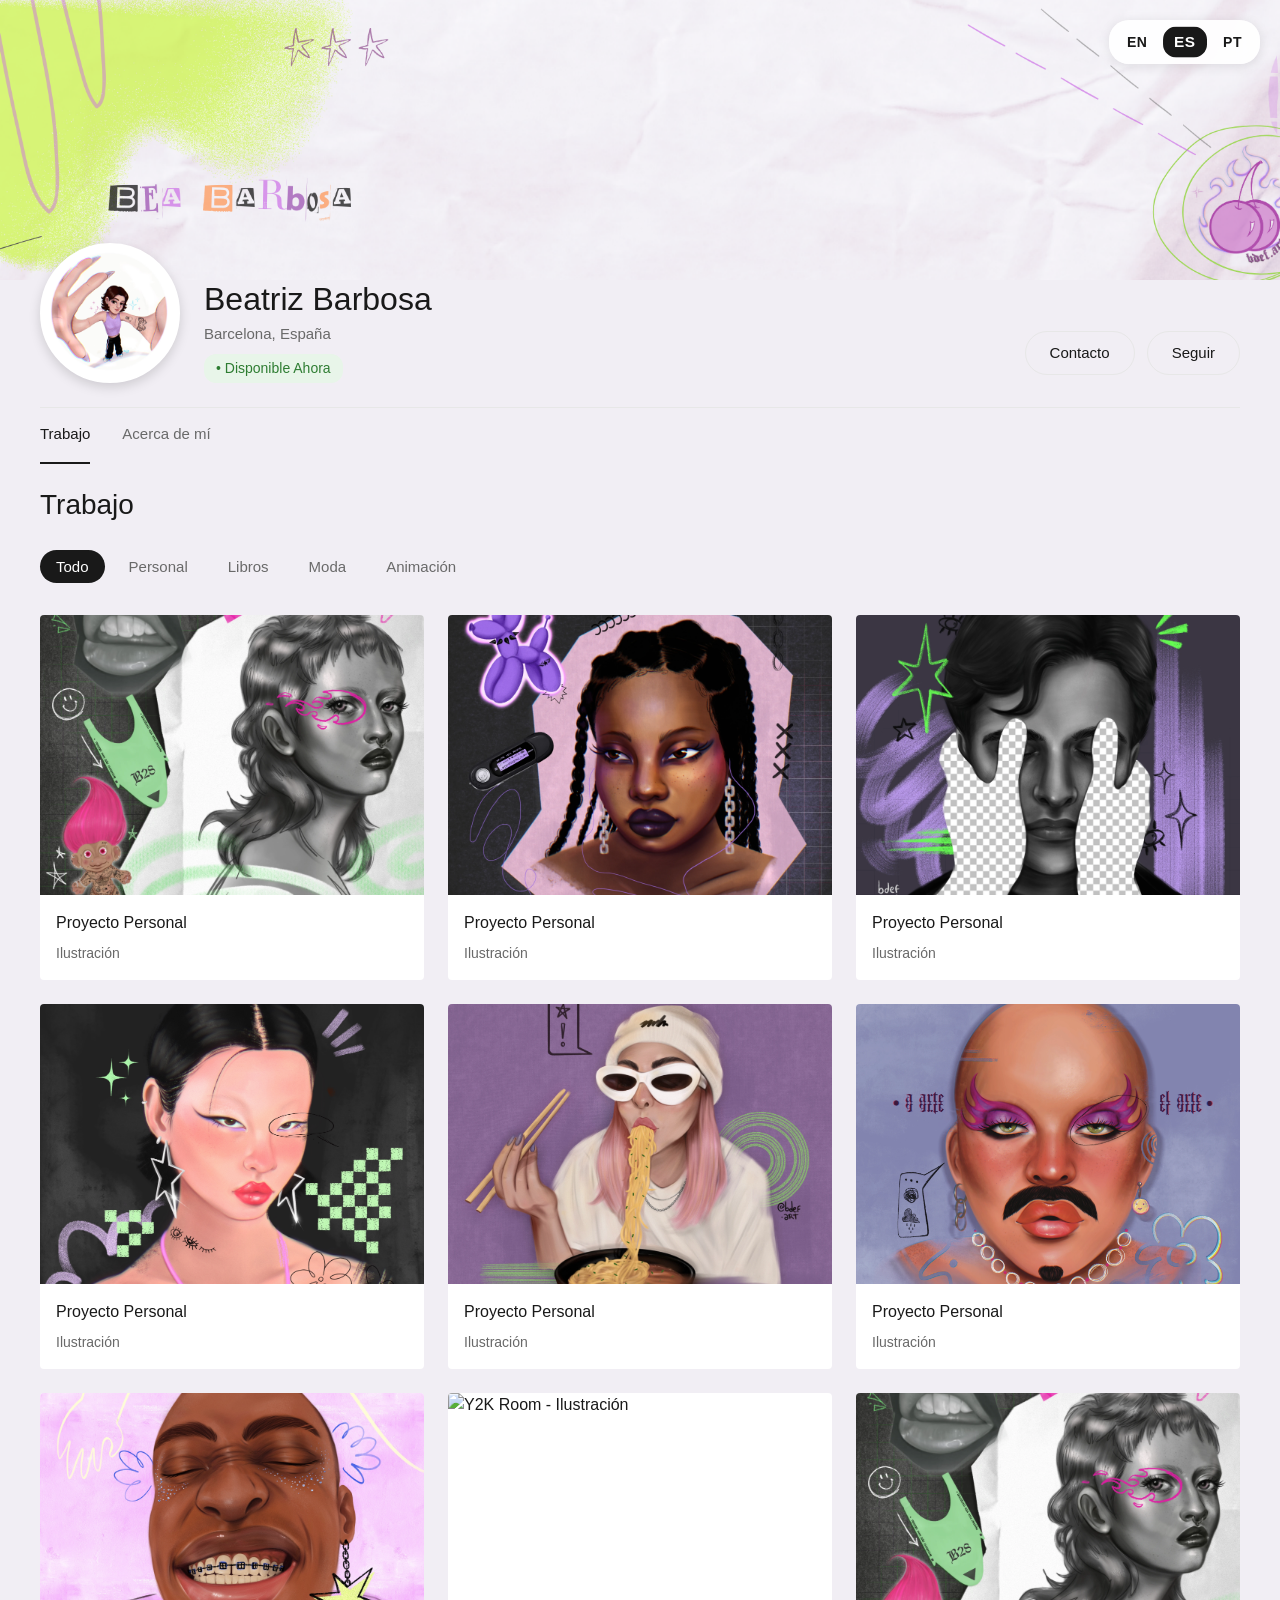
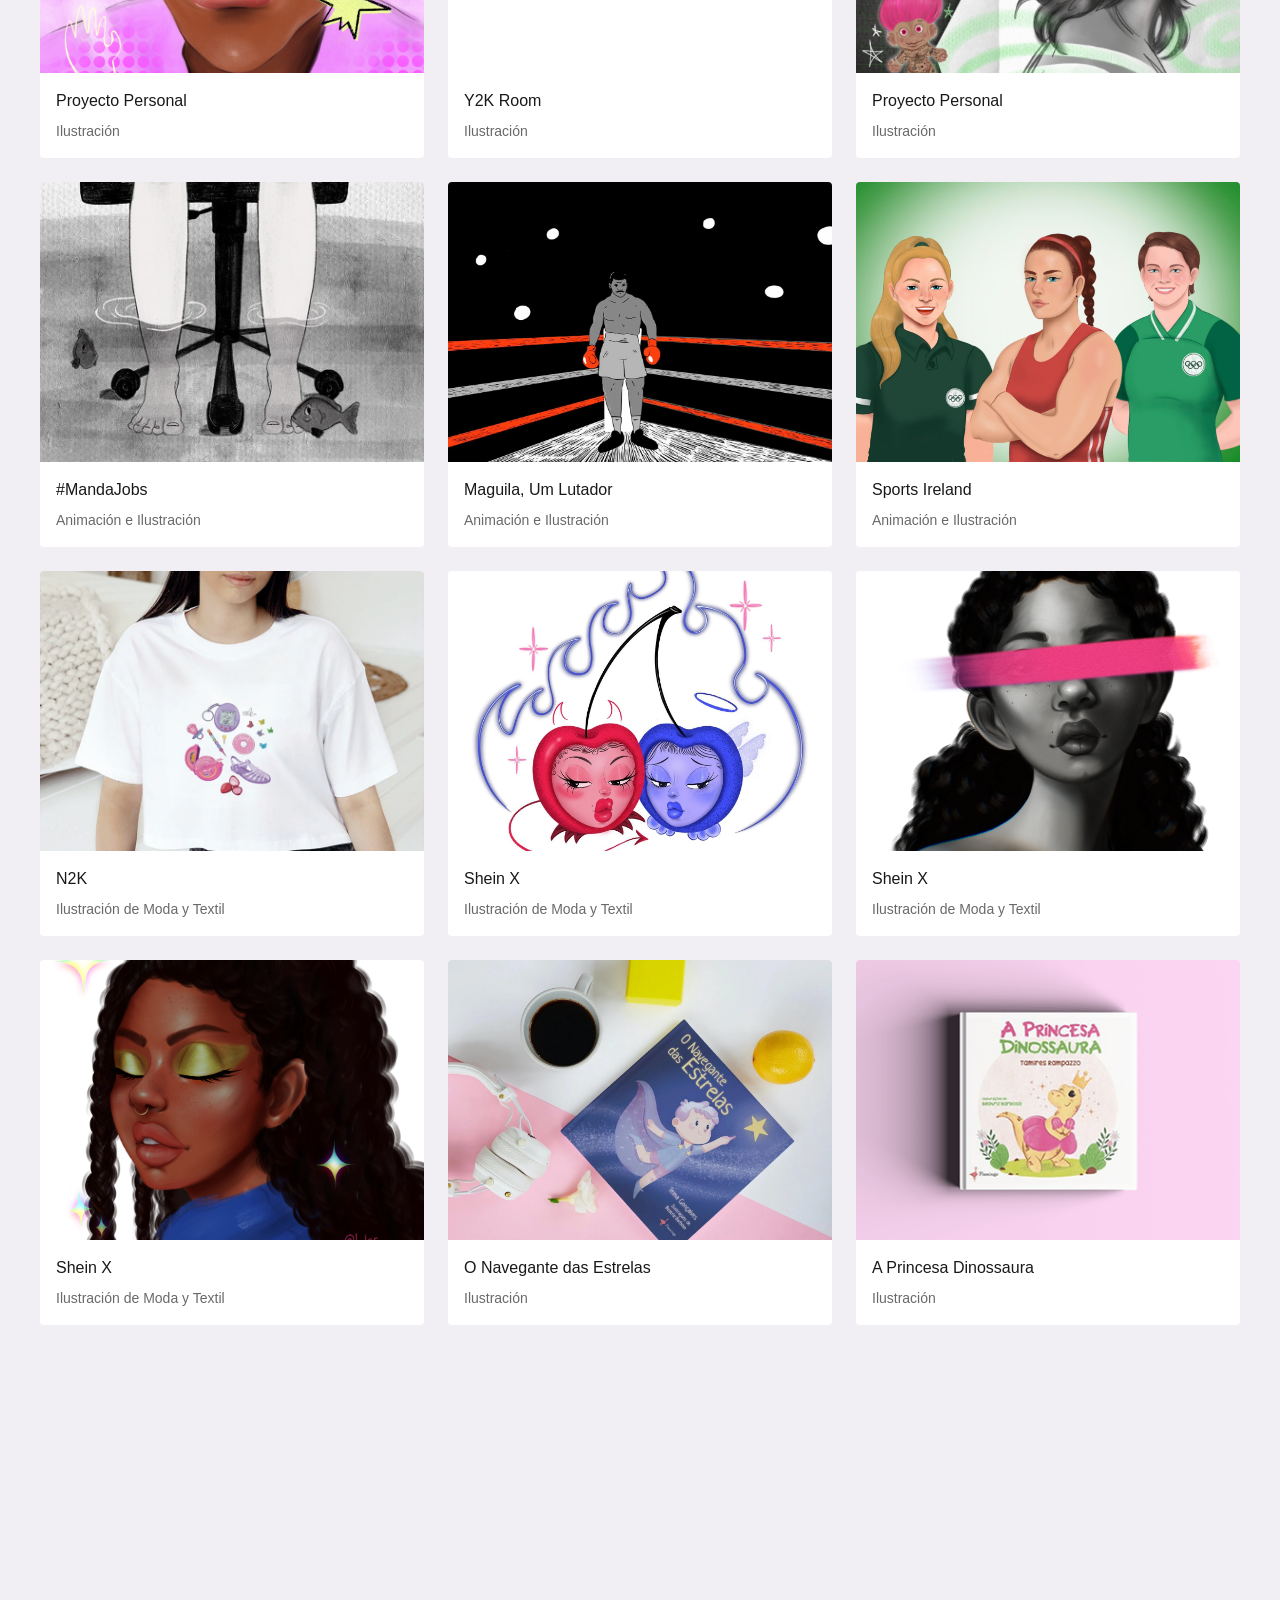
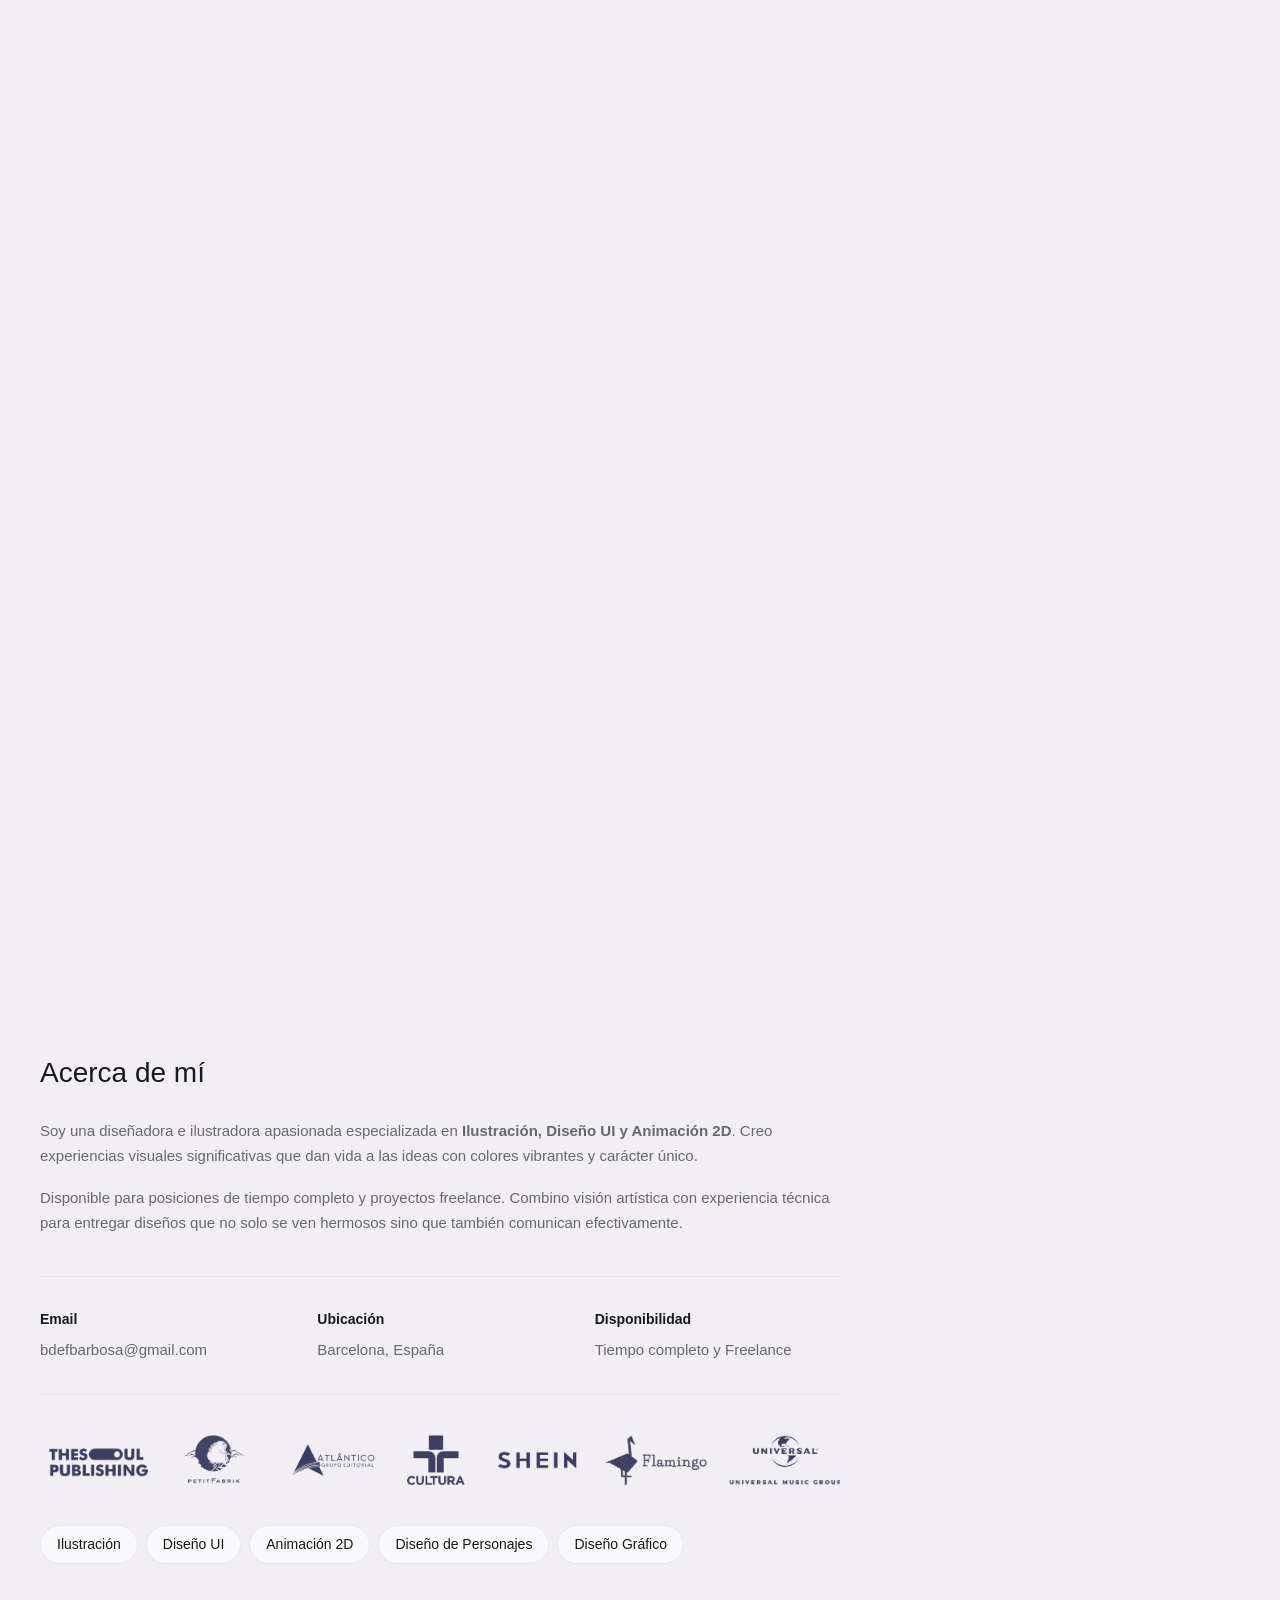
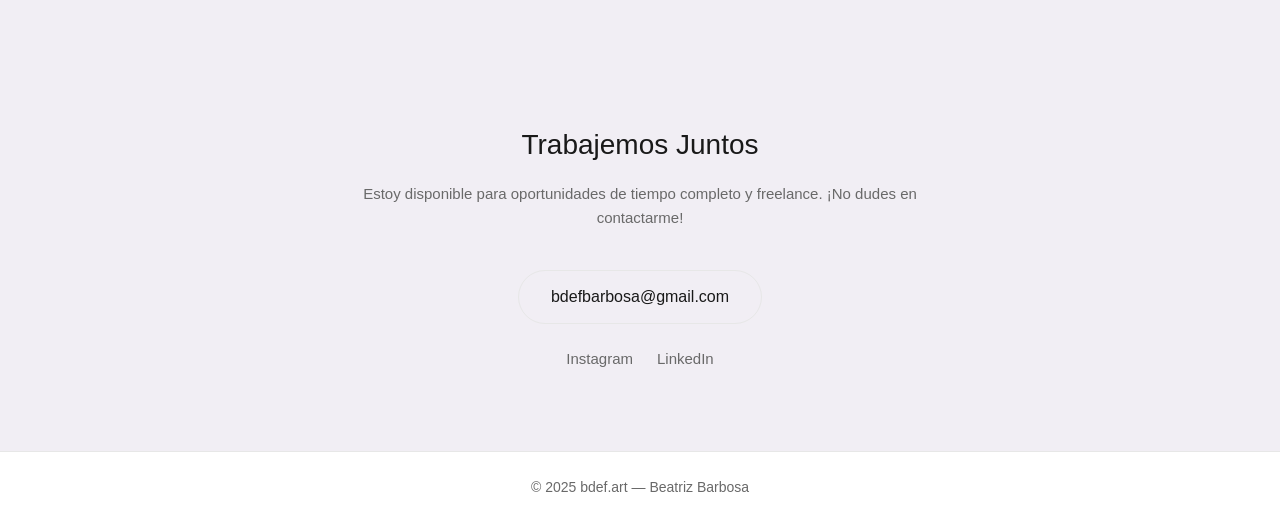
==== commit 169288f5: "adjust button" ====
--- a/index-es.html
+++ b/index-es.html
@@ -43,7 +43,7 @@
             </div>
             <div class="profile-nav">
                 <a href="#work" class="profile-nav-link active">Trabajo</a>
-                <a href="#about" class="profile-nav-link">Sobre mí</a>
+                <a href="#about" class="profile-nav-link">Acerca de mí</a>
             </div>
         </div>
     </section>
@@ -555,7 +555,7 @@
     <section id="about" class="about">
         <div class="container">
             <div class="about-content">
-                <h2>Sobre mí</h2>
+                <h2>Acerca de mí</h2>
                 <p class="about-description">Soy una diseñadora e ilustradora apasionada especializada en <strong>Ilustración, Diseño UI y Animación 2D</strong>. Creo experiencias visuales significativas que dan vida a las ideas con colores vibrantes y carácter único.</p>
                 <p class="about-description">Disponible para posiciones de tiempo completo y proyectos freelance. Combino visión artística con experiencia técnica para entregar diseños que no solo se ven hermosos sino que también comunican efectivamente.</p>
                 
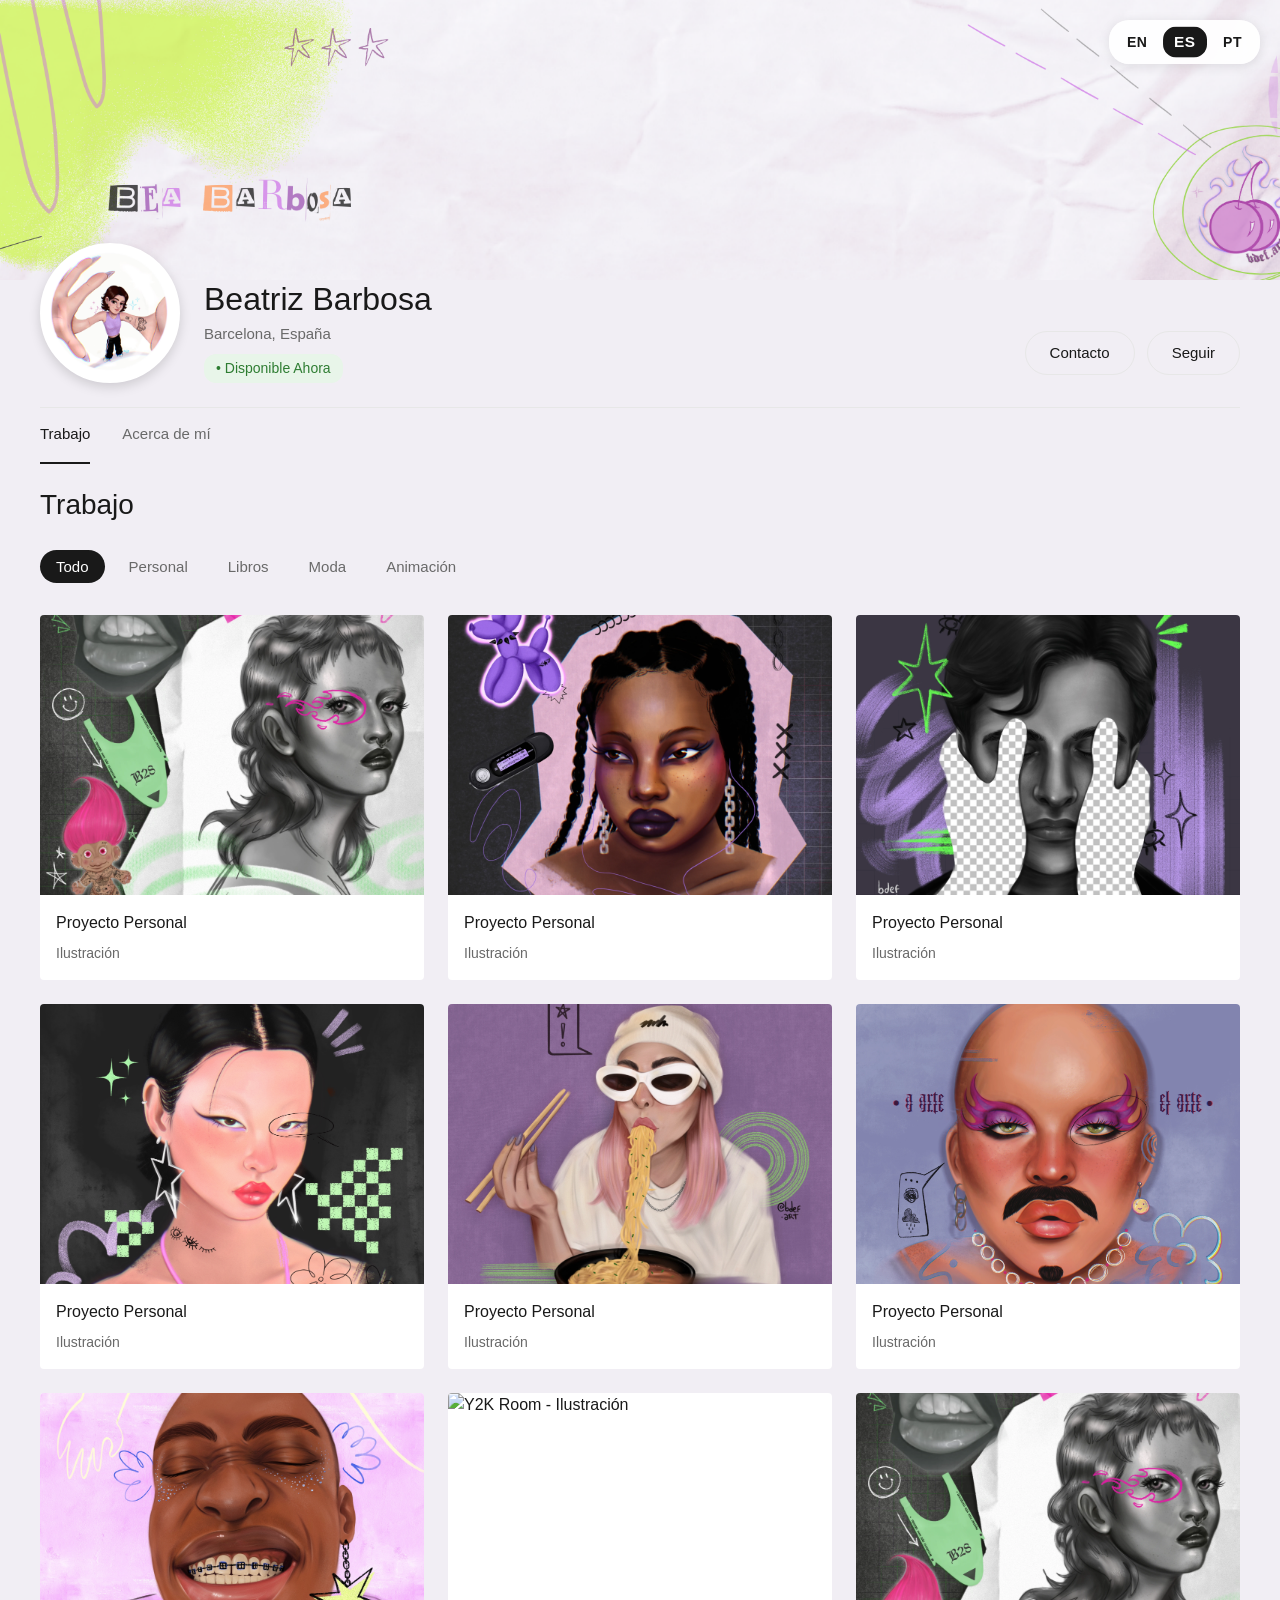
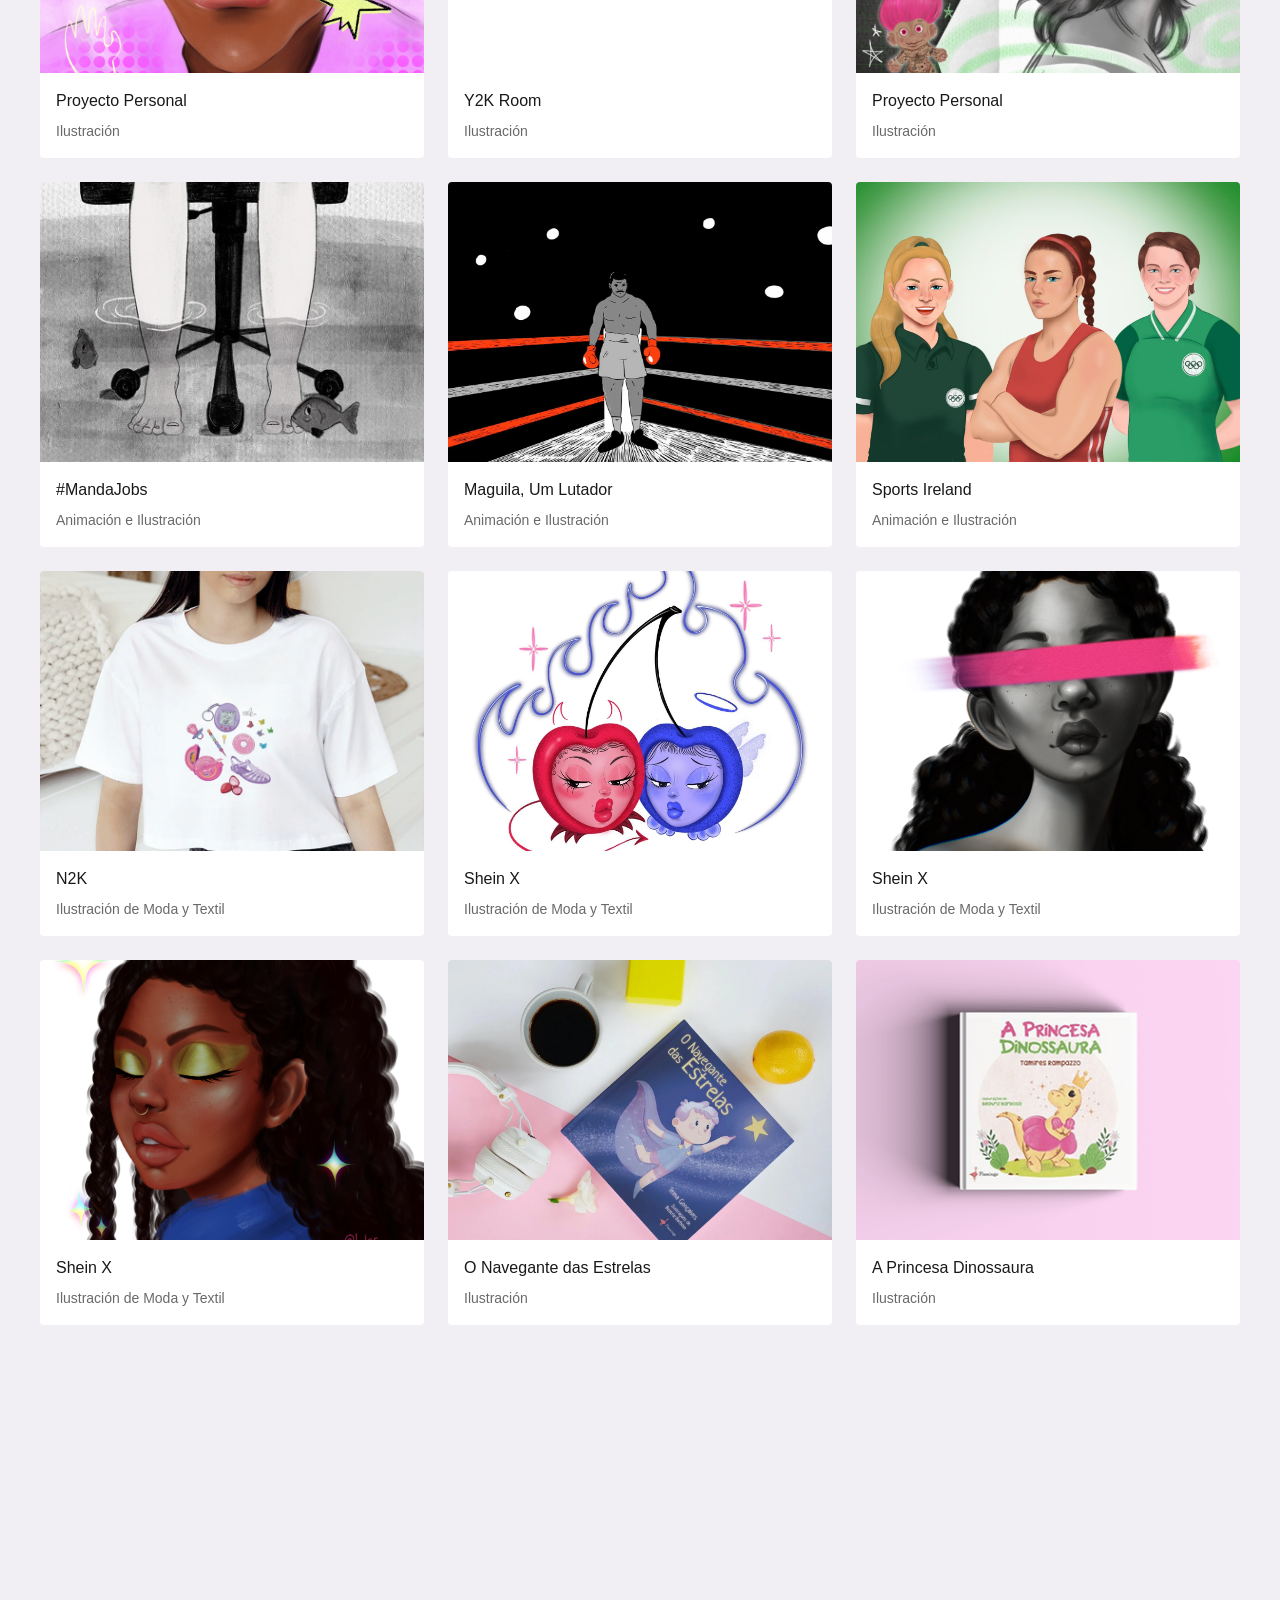
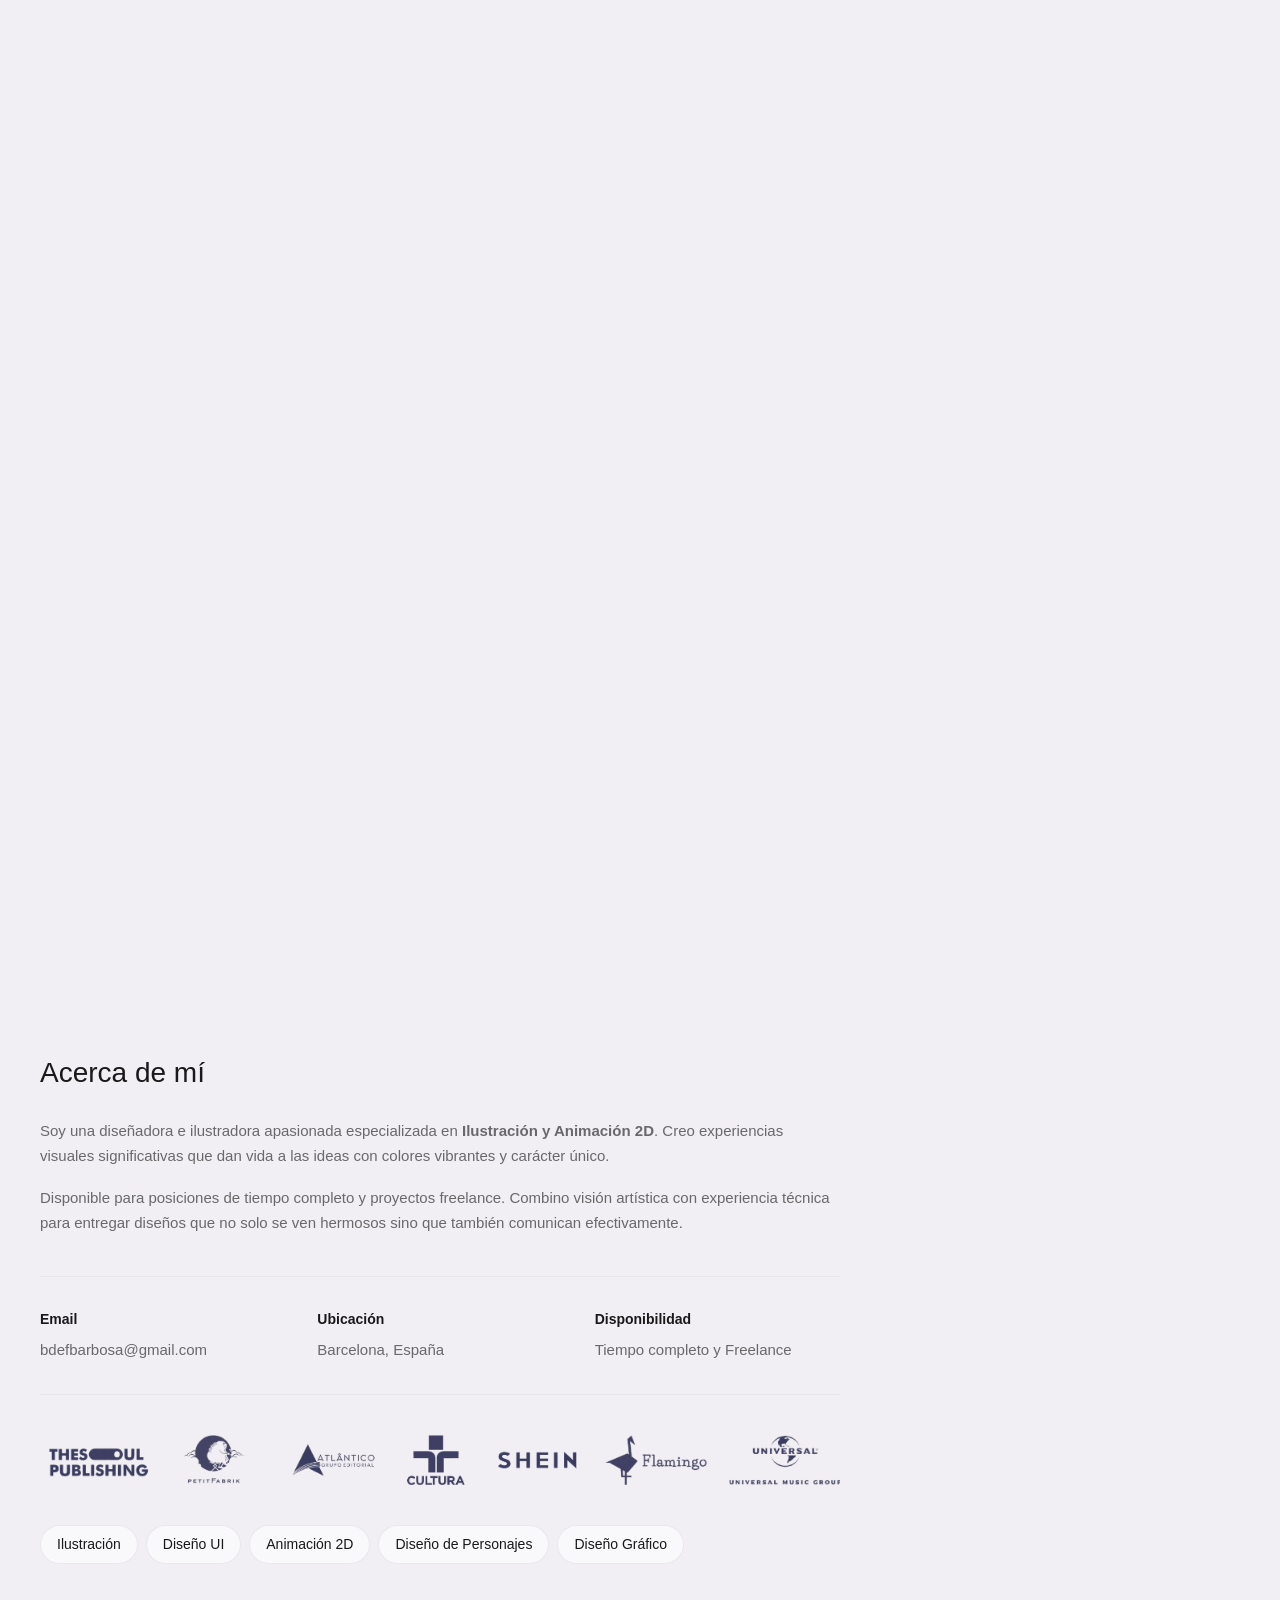
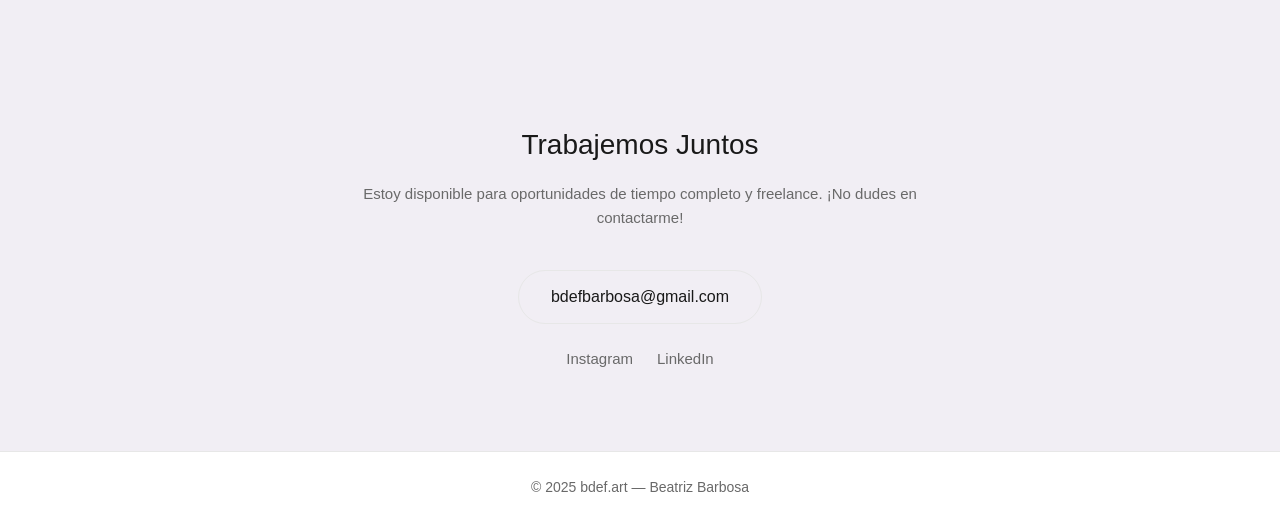
==== commit 6233821f: "Adjust about me" ====
--- a/index-es.html
+++ b/index-es.html
@@ -556,7 +556,7 @@
         <div class="container">
             <div class="about-content">
                 <h2>Acerca de mí</h2>
-                <p class="about-description">Soy una diseñadora e ilustradora apasionada especializada en <strong>Ilustración, Diseño UI y Animación 2D</strong>. Creo experiencias visuales significativas que dan vida a las ideas con colores vibrantes y carácter único.</p>
+                <p class="about-description">Soy una diseñadora e ilustradora apasionada especializada en <strong>Ilustración y Animación 2D</strong>. Creo experiencias visuales significativas que dan vida a las ideas con colores vibrantes y carácter único.</p>
                 <p class="about-description">Disponible para posiciones de tiempo completo y proyectos freelance. Combino visión artística con experiencia técnica para entregar diseños que no solo se ven hermosos sino que también comunican efectivamente.</p>
                 
                 <div class="about-info">
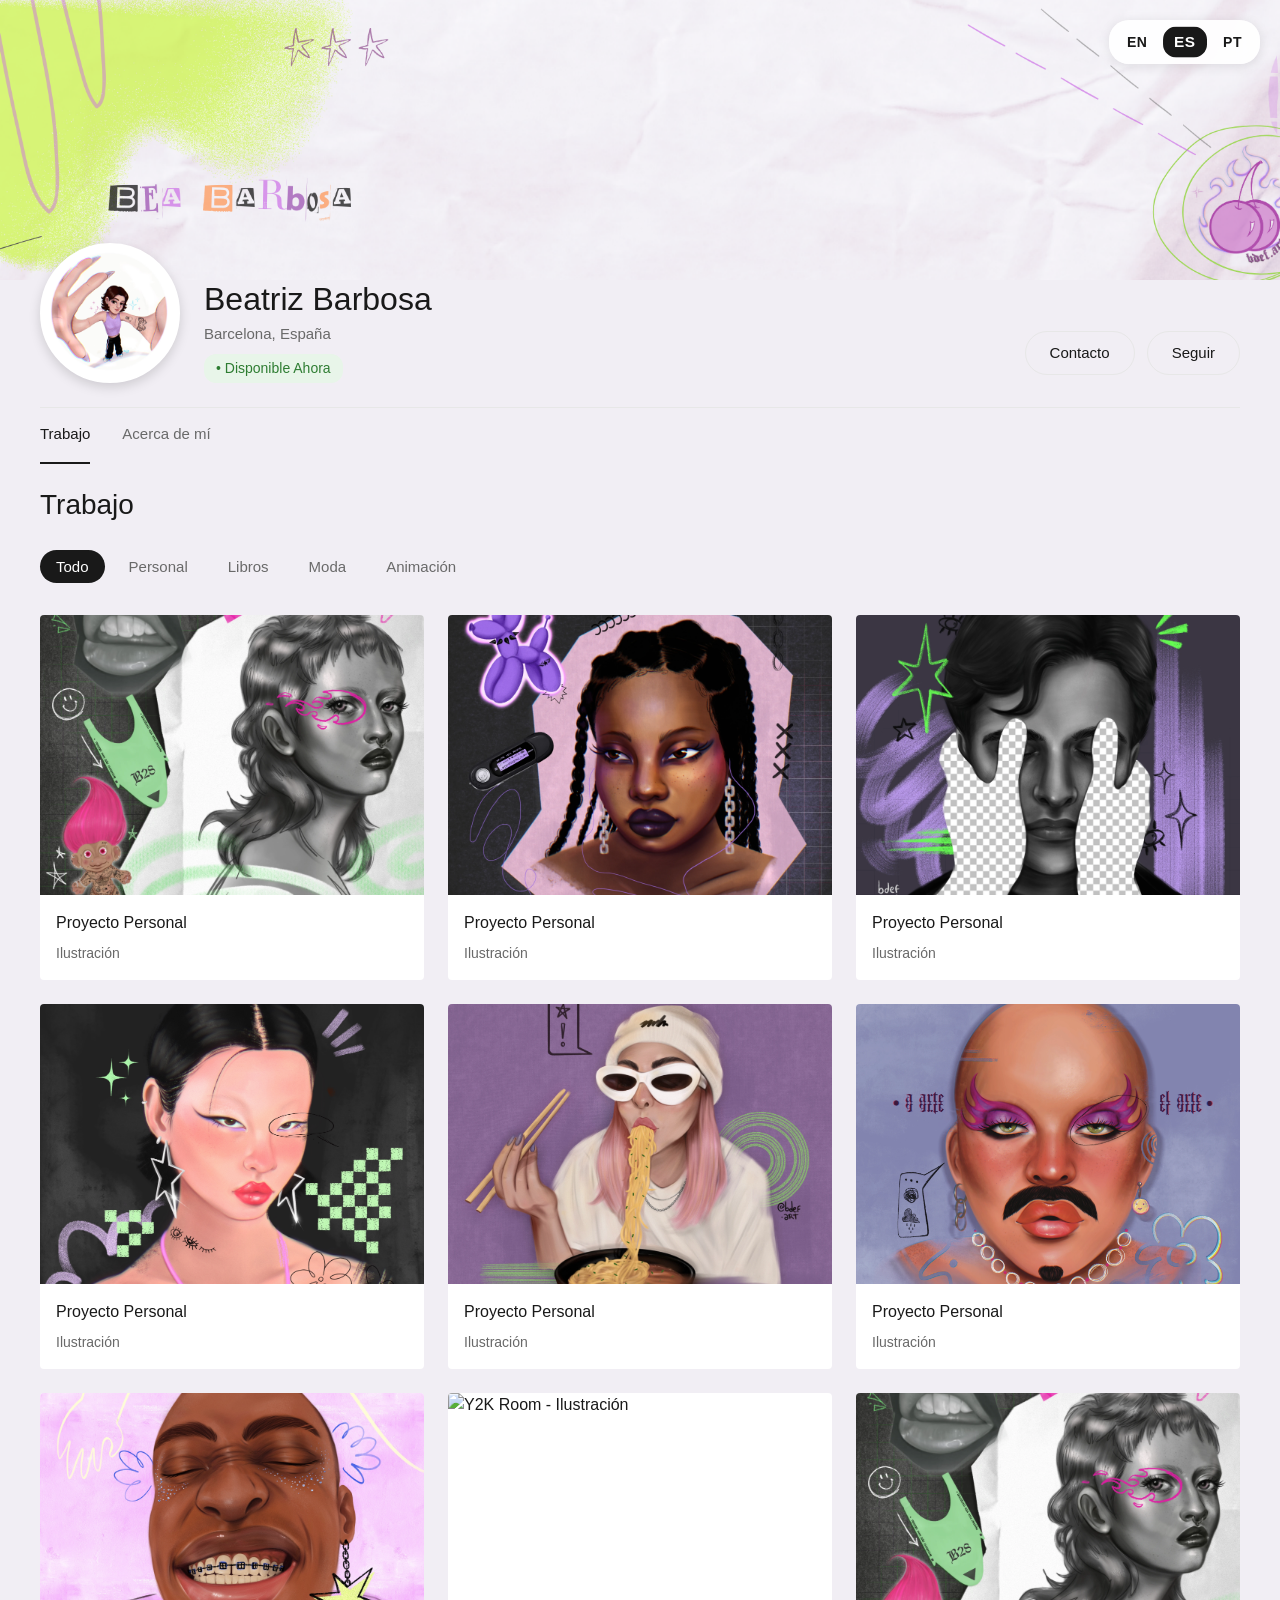
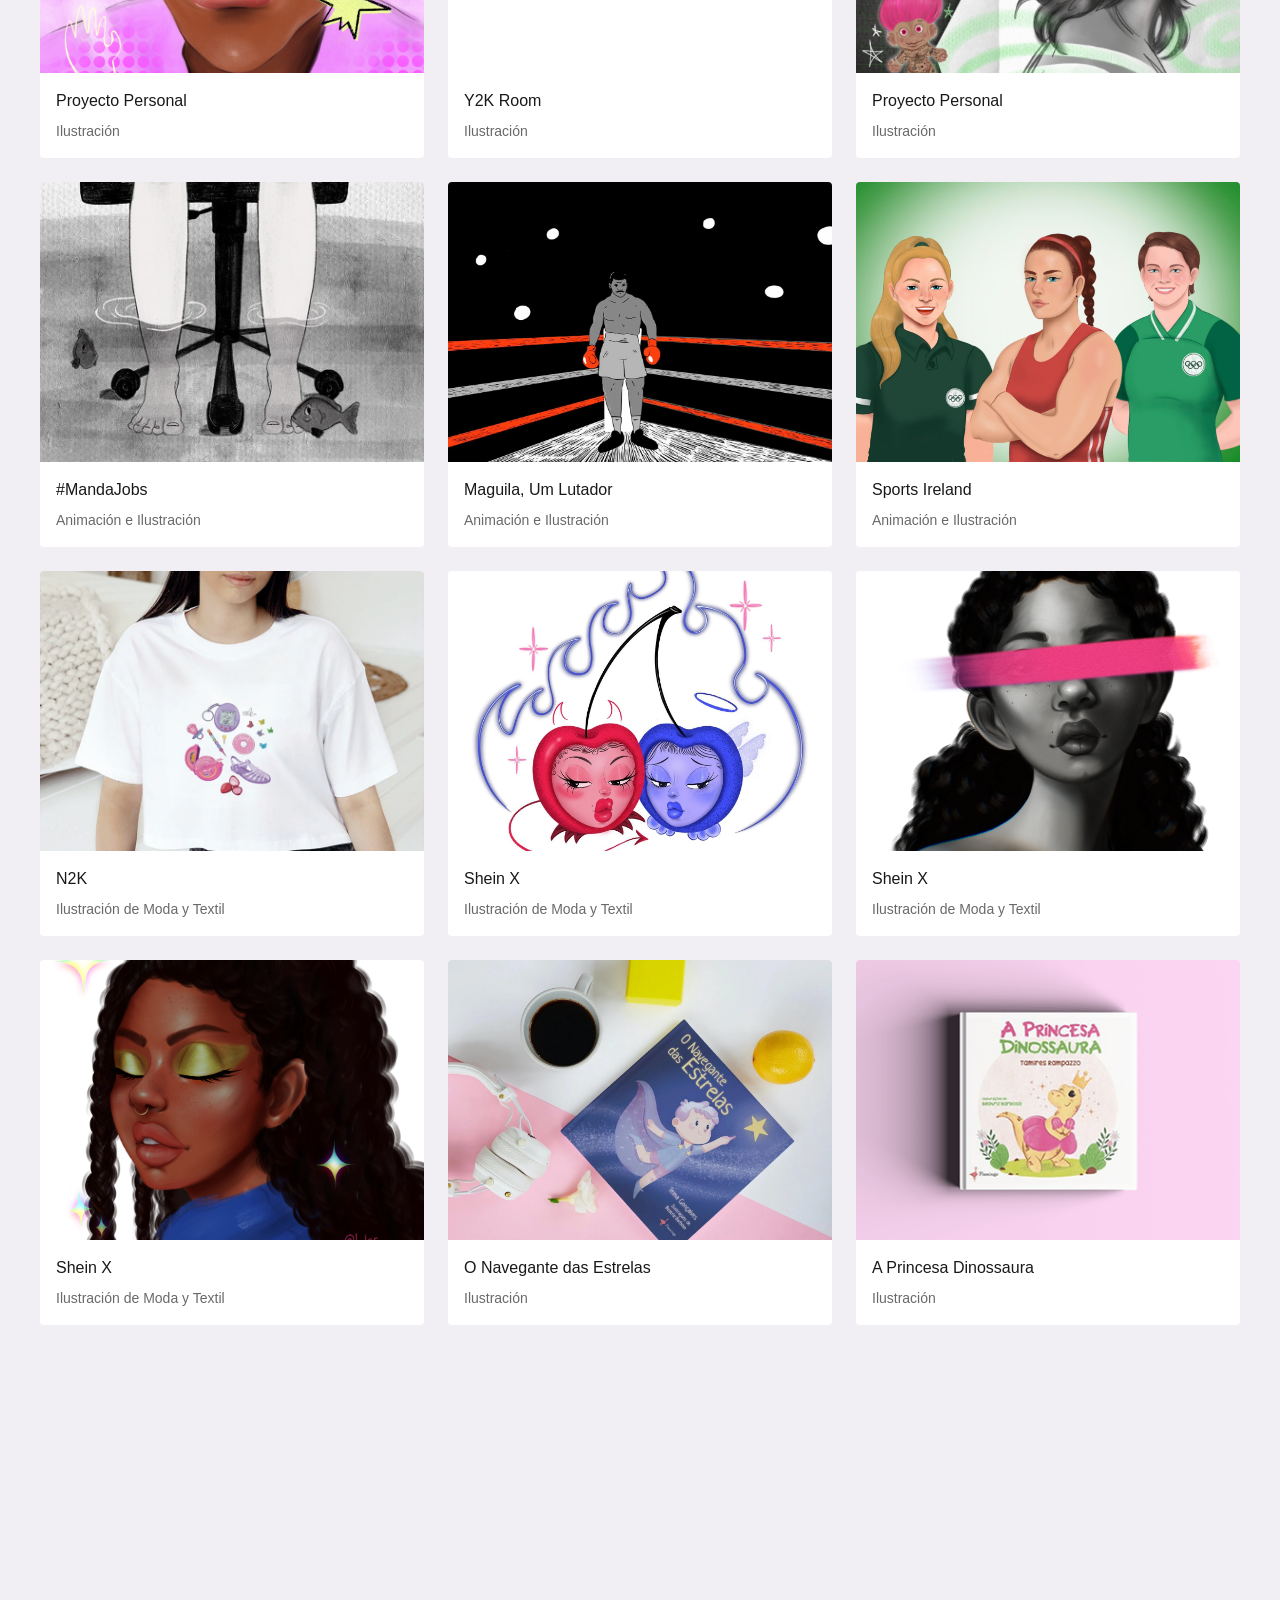
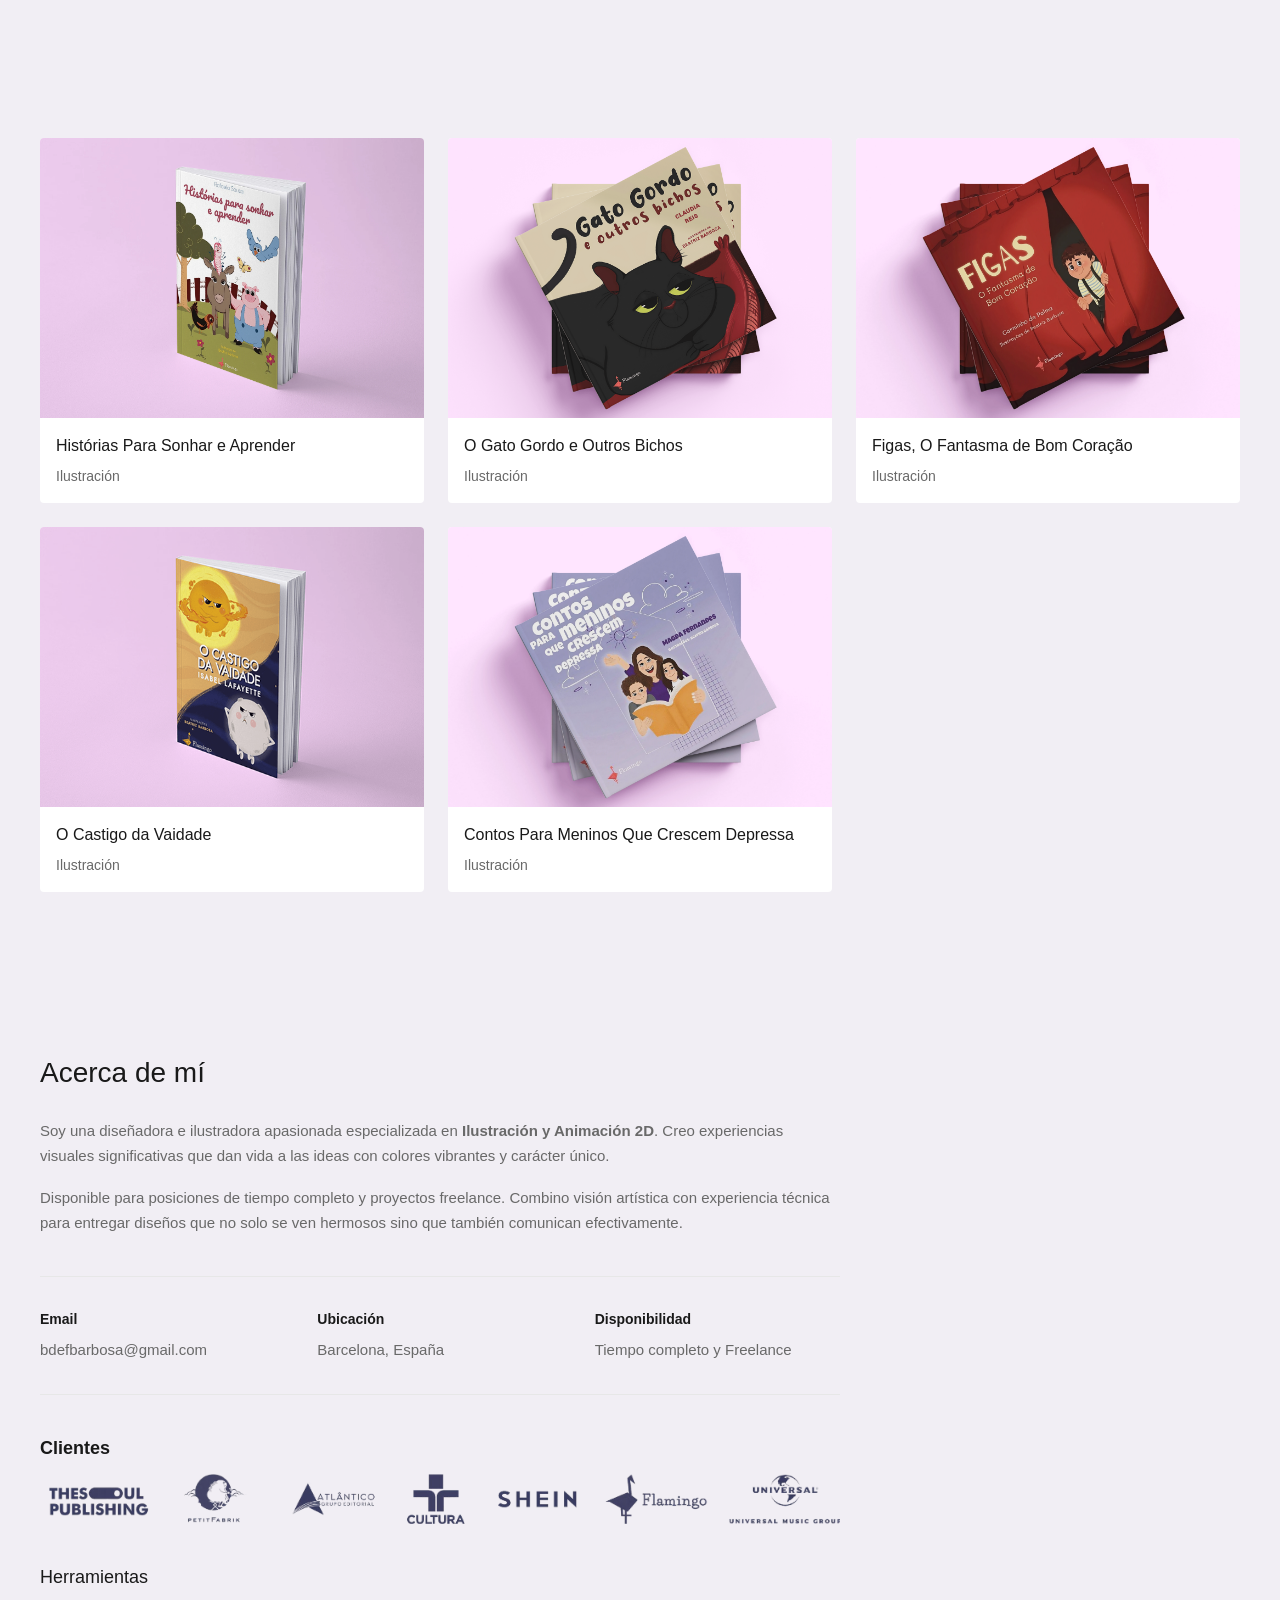
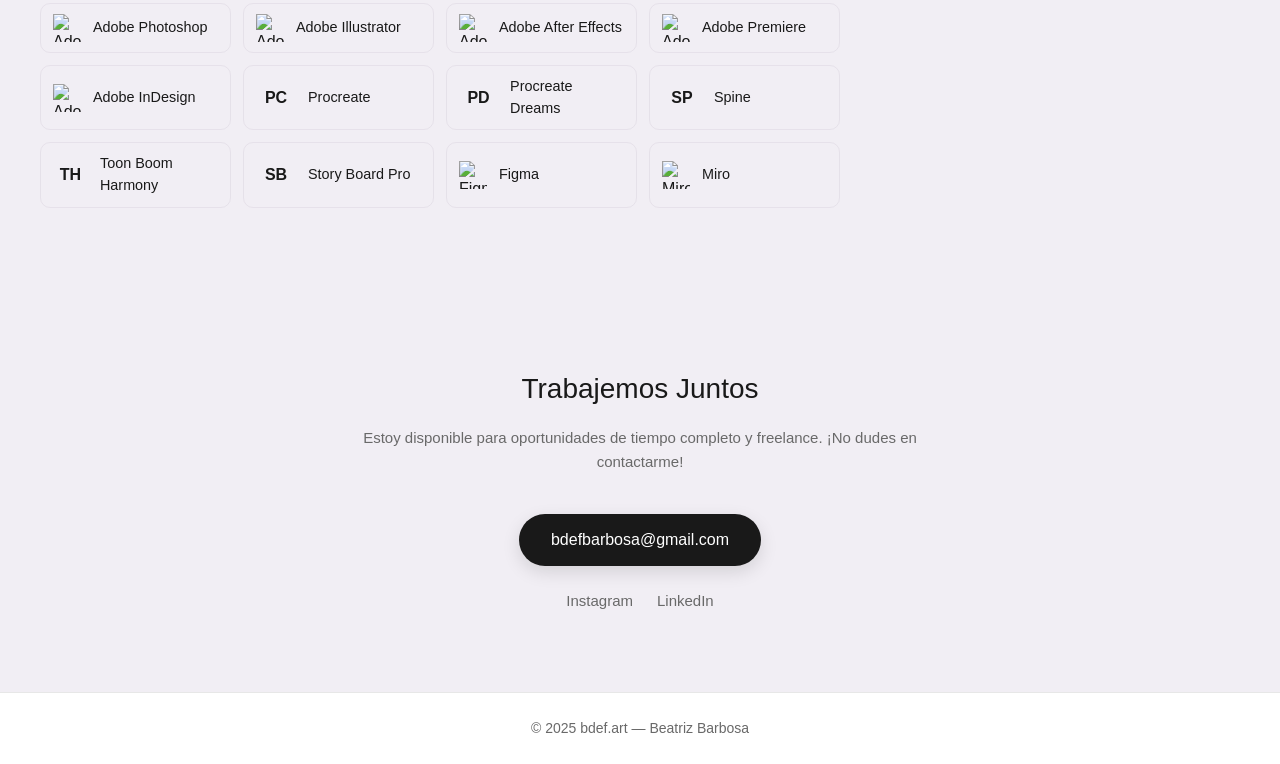
==== commit 06a4371b: "Button and Toolset addition" ====
--- a/index-es.html
+++ b/index-es.html
@@ -574,14 +574,63 @@
                     </div>
                 </div>
                 <div class="clients-section">
-                    <img src="images/clients.png" alt="Clientes" class="clients-image">
-                </div>                
-                <div class="skills-tags">
-                    <span class="skill-tag">Ilustración</span>
-                    <span class="skill-tag">Diseño UI</span>
-                    <span class="skill-tag">Animación 2D</span>
-                    <span class="skill-tag">Diseño de Personajes</span>
-                    <span class="skill-tag">Diseño Gráfico</span>
+                    <h3>Clientes</h3>
+                    <div class="clients-item">
+                        <img src="images/clients.png" alt="Clientes" class="clients-image">
+                    </div>
+                </div>
+                <div class="frameworks-section">
+                    <h3>Herramientas</h3>
+                    <div class="framework-grid">
+                        <div class="framework-item">
+                            <img class="framework-logo" src="https://cdn.jsdelivr.net/npm/simple-icons@v8/icons/adobephotoshop.svg" alt="Adobe Photoshop">
+                            <span class="framework-label">Adobe Photoshop</span>
+                        </div>
+                        <div class="framework-item">
+                            <img class="framework-logo" src="https://cdn.jsdelivr.net/npm/simple-icons@v8/icons/adobeillustrator.svg" alt="Adobe Illustrator">
+                            <span class="framework-label">Adobe Illustrator</span>
+                        </div>
+                        <div class="framework-item">
+                            <img class="framework-logo" src="https://cdn.jsdelivr.net/npm/simple-icons@v8/icons/adobeaftereffects.svg" alt="Adobe After Effects">
+                            <span class="framework-label">Adobe After Effects</span>
+                        </div>
+                        <div class="framework-item">
+                            <img class="framework-logo" src="https://cdn.jsdelivr.net/npm/simple-icons@v8/icons/adobepremierepro.svg" alt="Adobe Premiere">
+                            <span class="framework-label">Adobe Premiere</span>
+                        </div>
+                        <div class="framework-item">
+                            <img class="framework-logo" src="https://cdn.jsdelivr.net/npm/simple-icons@v8/icons/adobeindesign.svg" alt="Adobe Indesign">
+                            <span class="framework-label">Adobe InDesign</span>
+                        </div>
+                        <div class="framework-item">
+                            <div class="framework-logo placeholder">PC</div>
+                            <span class="framework-label">Procreate</span>
+                        </div>
+                        <div class="framework-item">
+                            <div class="framework-logo placeholder">PD</div>
+                            <span class="framework-label">Procreate Dreams</span>
+                        </div>
+                        <div class="framework-item">
+                            <div class="framework-logo placeholder">SP</div>
+                            <span class="framework-label">Spine</span>
+                        </div>
+                        <div class="framework-item">
+                            <div class="framework-logo placeholder">TH</div>
+                            <span class="framework-label">Toon Boom Harmony</span>
+                        </div>
+                        <div class="framework-item">
+                            <div class="framework-logo placeholder">SB</div>
+                            <span class="framework-label">Story Board Pro</span>
+                        </div>
+                        <div class="framework-item">
+                            <img class="framework-logo" src="https://cdn.jsdelivr.net/npm/simple-icons@v8/icons/figma.svg" alt="Figma">
+                            <span class="framework-label">Figma</span>
+                        </div>
+                        <div class="framework-item">
+                            <img class="framework-logo" src="https://cdn.jsdelivr.net/npm/simple-icons@v8/icons/miro.svg" alt="Miro">
+                            <span class="framework-label">Miro</span>
+                        </div>
+                    </div>
                 </div>
             </div>
         </div>
--- a/css/styles.css
+++ b/css/styles.css
@@ -416,6 +416,75 @@
     color: var(--text-color);
 }
 
+/* ========== Frameworks / Toolset ========== */
+.frameworks-section {
+    margin-top: 24px;
+}
+
+.frameworks-section h3 {
+    margin: 12px 0;
+    font-size: 1.125rem;
+    color: var(--text-color);
+}
+
+.framework-grid {
+    display: grid;
+    grid-template-columns: repeat(auto-fit, minmax(160px, 1fr));
+    gap: 12px;
+    margin-top: 8px;
+}
+
+.framework-item {
+    display: flex;
+    align-items: center;
+    gap: 12px;
+    padding: 10px 12px;
+    background: transparent;
+    border: 1px solid rgba(212,205,217,0.4);
+    border-radius: 10px;
+}
+
+.framework-logo {
+    width: 28px;
+    height: 28px;
+    display: block;
+    object-fit: contain;
+}
+
+.framework-logo.bw {
+    filter: grayscale(1) brightness(0) contrast(100%);
+    /* ensure svg scales nicely */
+    width: 28px;
+    height: 28px;
+}
+
+.framework-logo.placeholder {
+    width: 40px;
+    height: 40px;
+    display: inline-flex;
+    align-items: center;
+    justify-content: center;
+    background: transparent;
+    border-radius: 6px;
+    color: var(--text-color);
+    font-weight: 600;
+}
+
+.framework-label {
+    font-size: 0.9rem;
+    color: var(--text-color);
+}
+
+@media (max-width: 480px) {
+    .framework-grid {
+        grid-template-columns: repeat(auto-fill, minmax(140px, 1fr));
+    }
+    .framework-item {
+        padding: 8px 10px;
+        gap: 8px;
+    }
+}
+
 
 
 /* ========== Contact Section ========== */
@@ -448,17 +517,19 @@
 .contact-button {
     display: inline-block;
     padding: 14px 32px;
-    background: transparent !important;
-    color: var(--text-color) !important;
+    background: #191919 !important;
+    color: #ffffff !important;
     text-decoration: none;
-    border: 1px solid var(--border-color);
+    border: none;
     border-radius: 50px;
     font-size: 1rem;
-    transition: background 0.2s ease;
+    transition: background 0.15s ease, transform 0.12s ease;
+    box-shadow: 0 6px 18px rgba(0,0,0,0.12);
 }
 
 .contact-button:hover {
-    background: var(--hover-bg);
+    background: #0f0f0f !important;
+    transform: translateY(-1px);
 }
 
 .social-links {
@@ -803,7 +874,15 @@
 /* ========== Clients Section ========== */
 .clients-section {
     margin-bottom: 40px;
-    text-align: center;
+    text-align: left;
+}
+
+.clients-section h3 {
+    display: block;
+    color: var(--text-color);
+    font-size: 1.125rem;
+    font-weight: 600;
+    margin-bottom: 12px;
 }
 
 .clients-image {
@@ -811,7 +890,7 @@
     max-width: 100%;
     height: auto;
     display: block;
-    margin: 0 auto;
+    margin: 0; /* left-align image inside container */
 }
 
 /* Match the work grid width constraints */
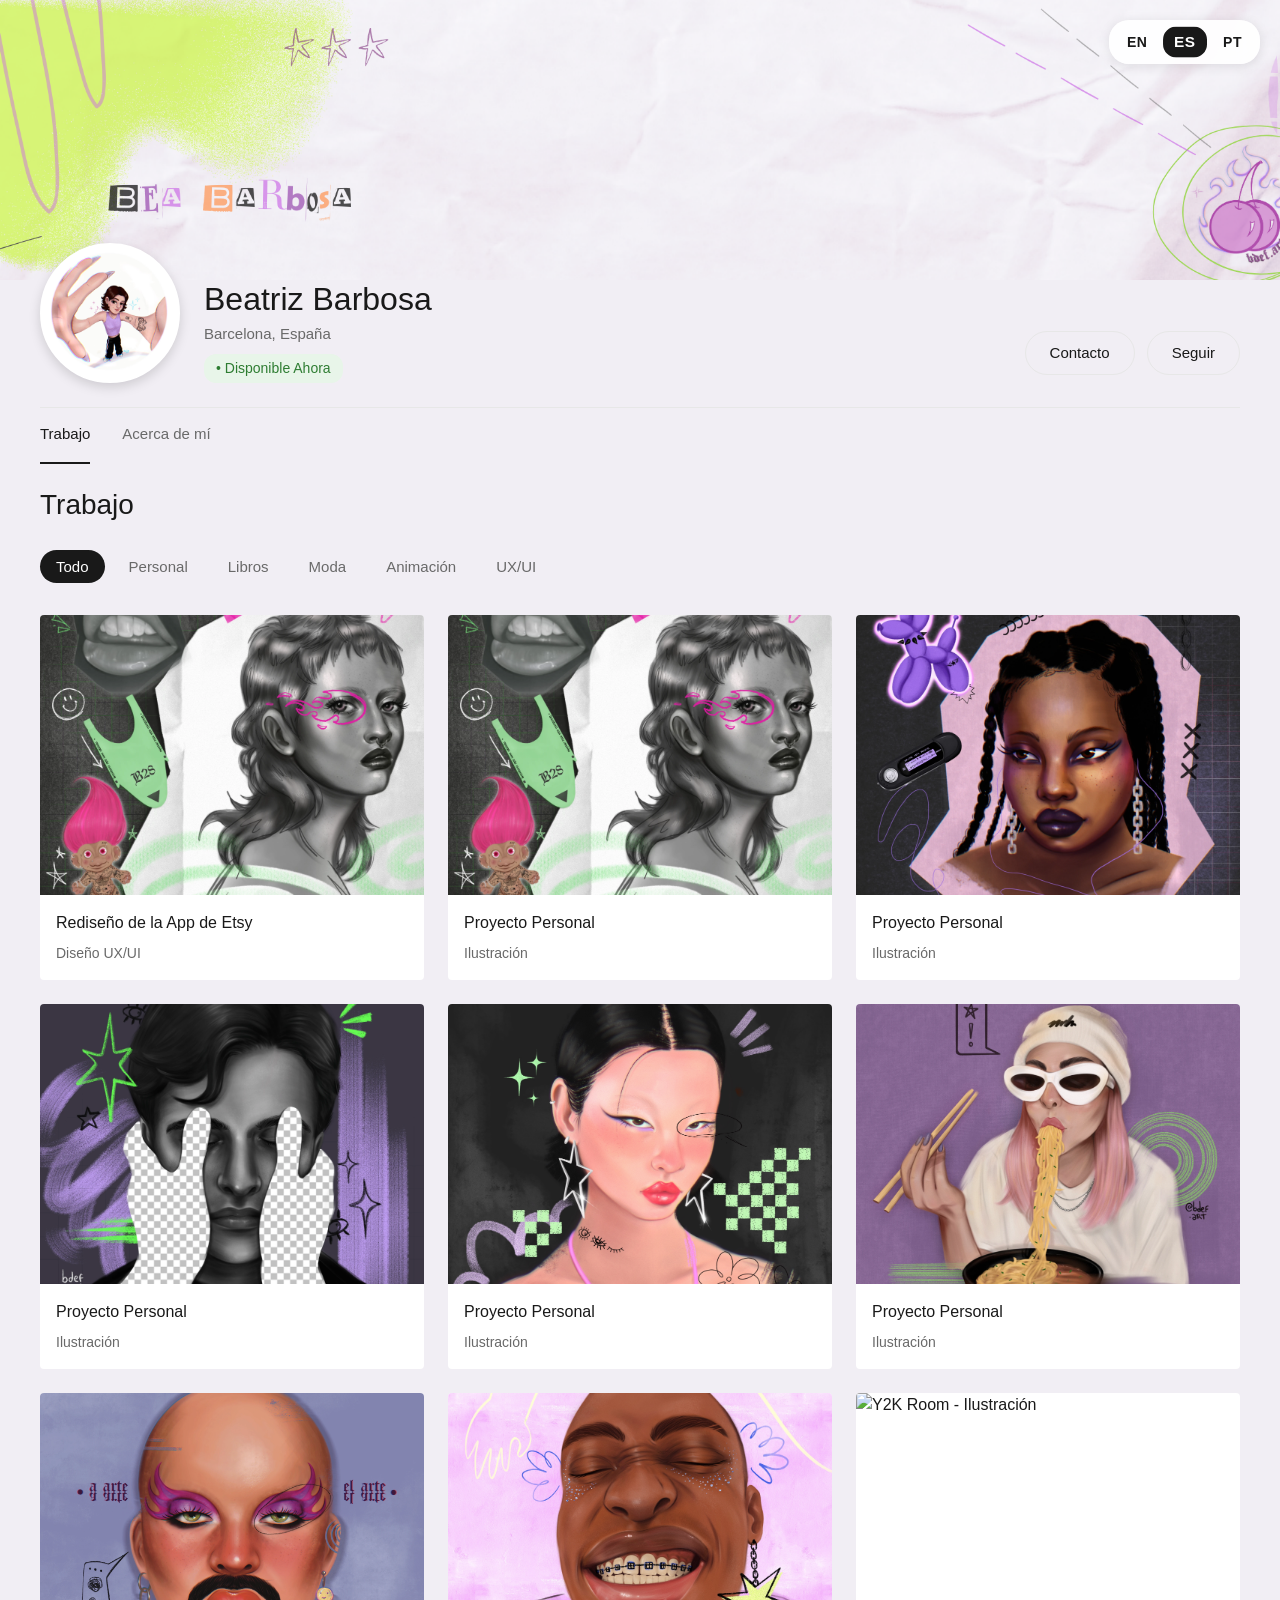
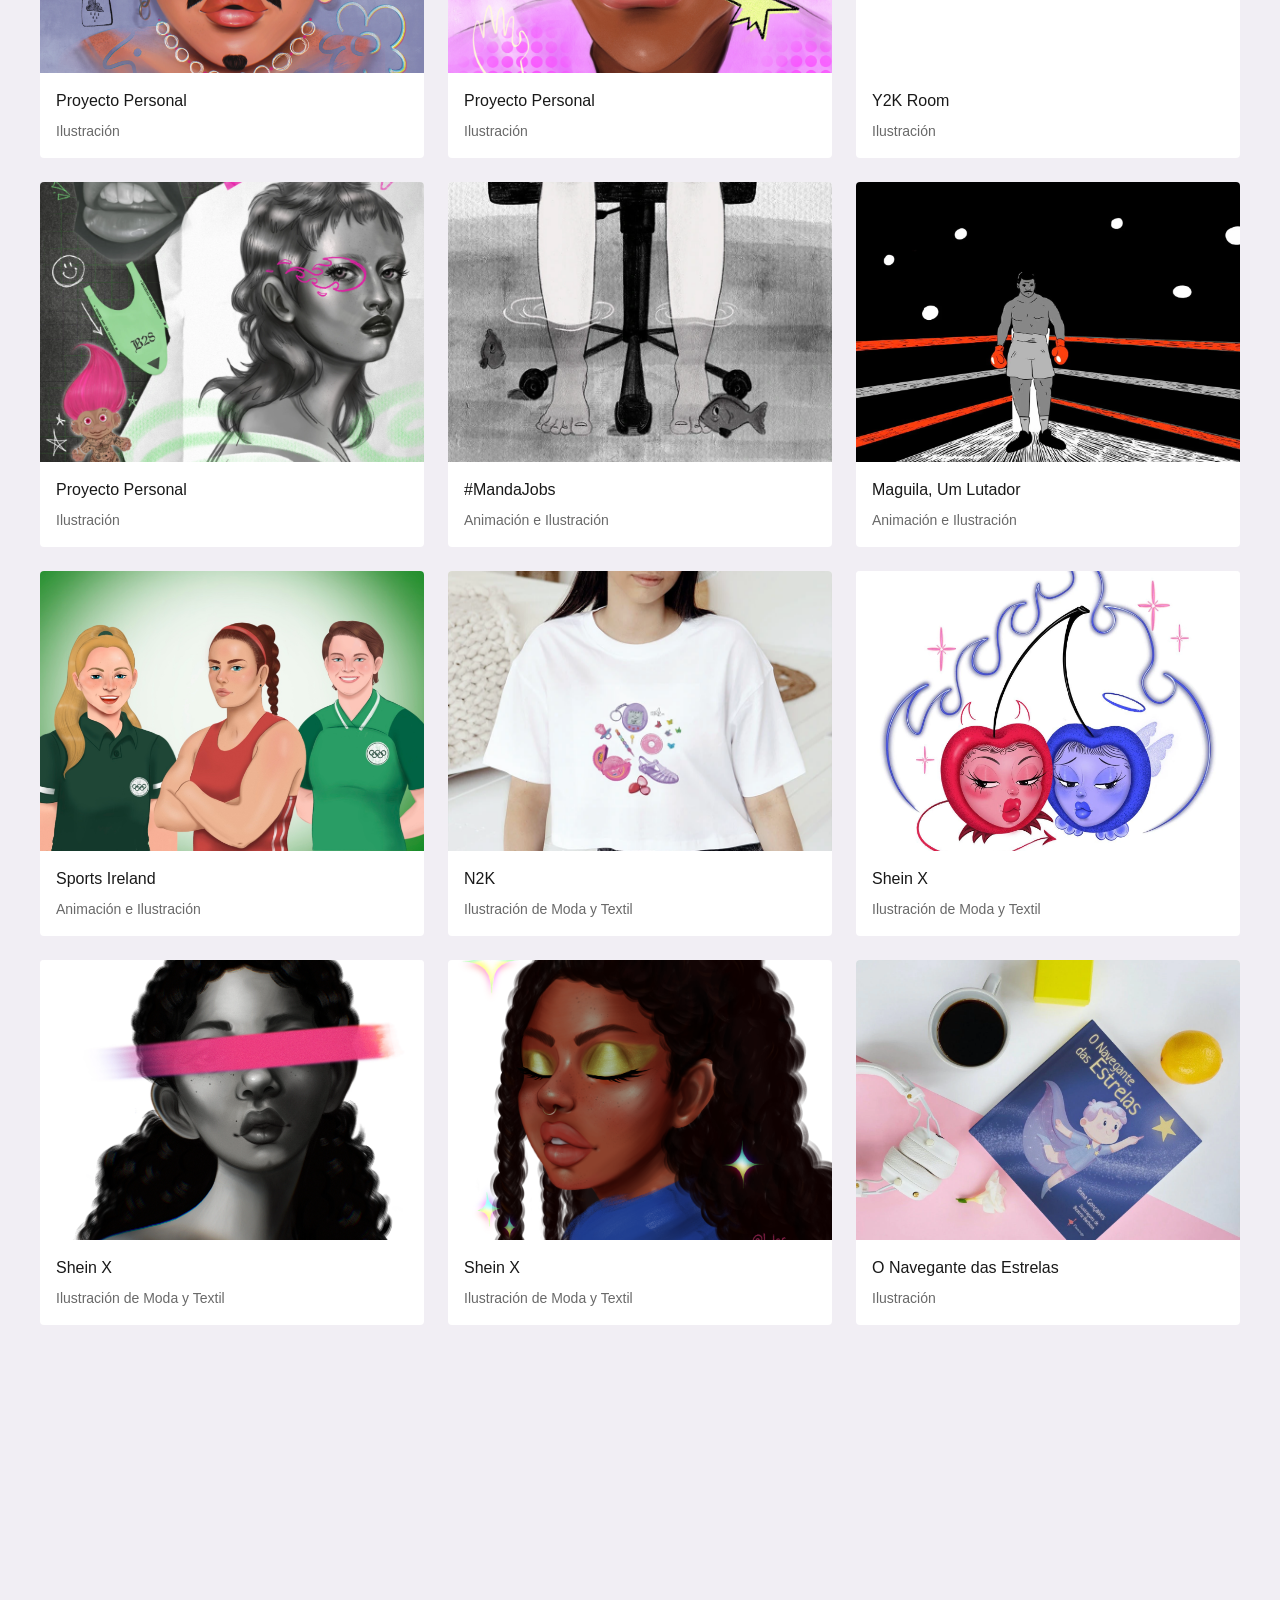
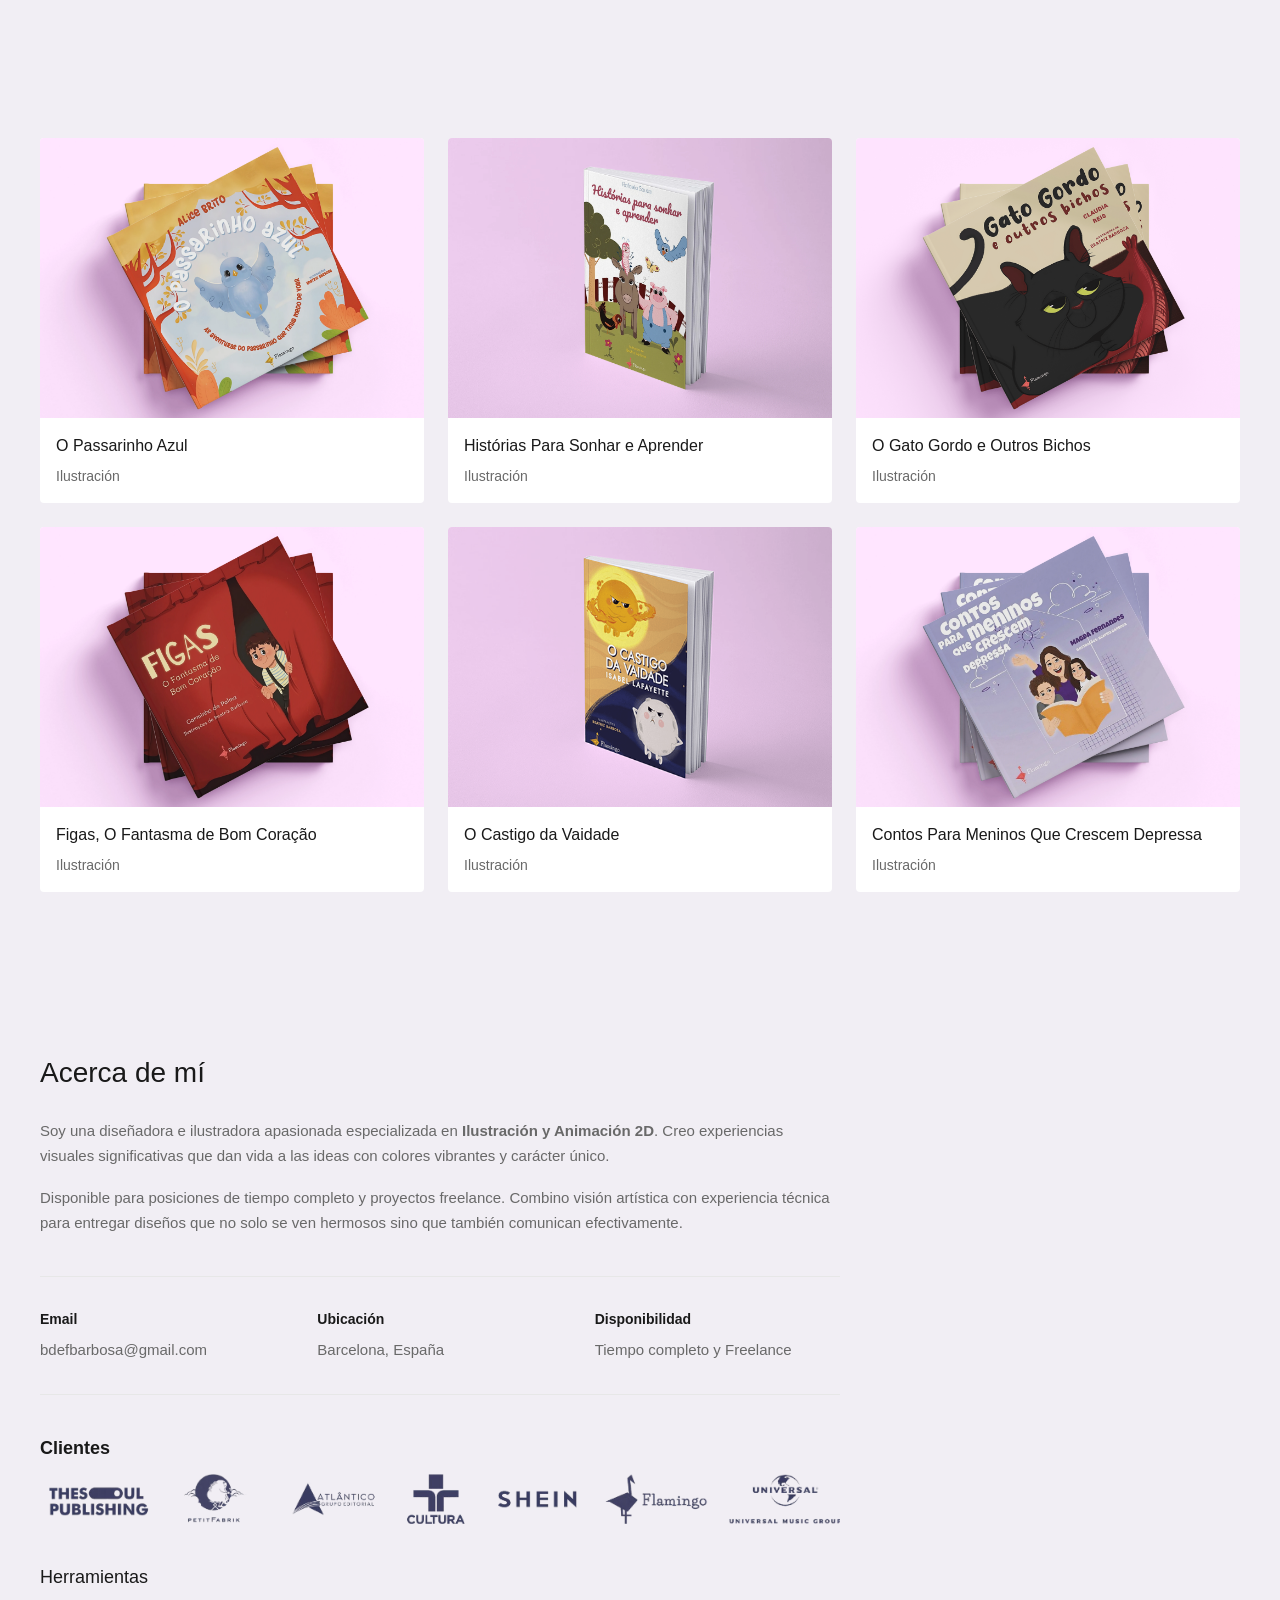
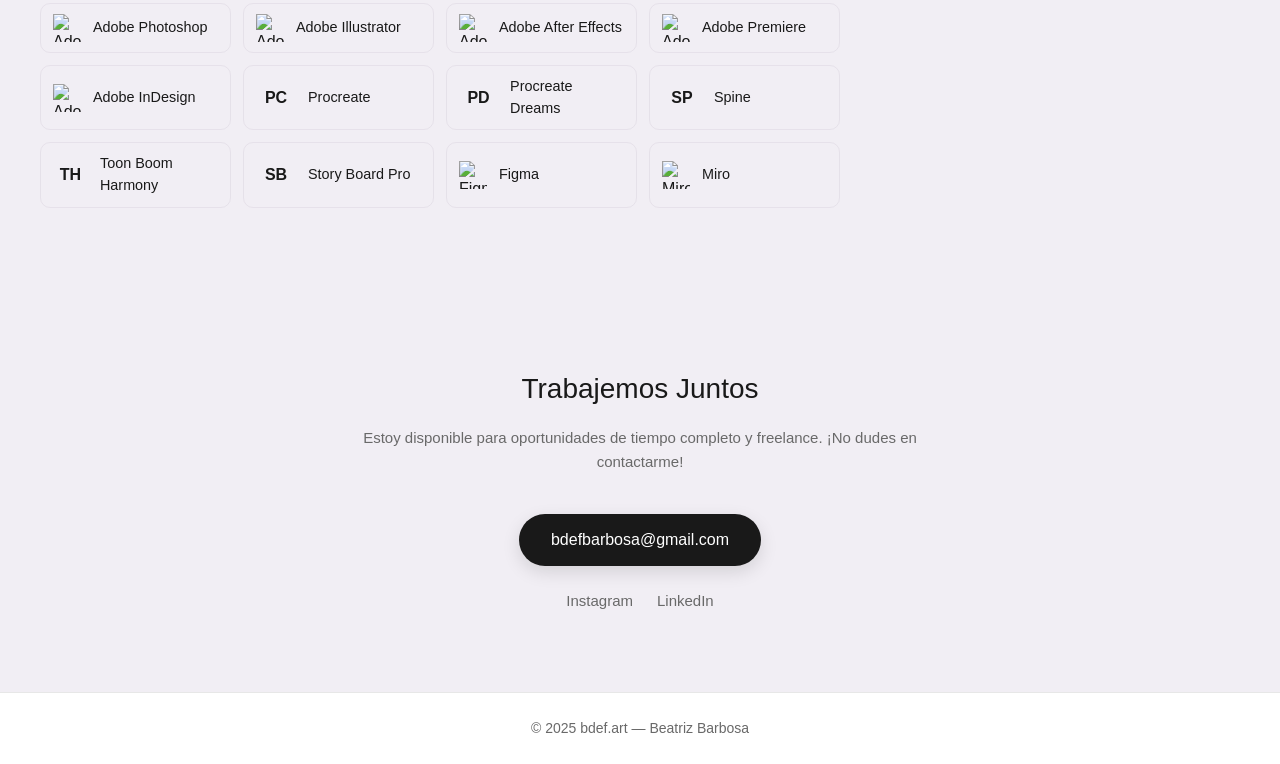
==== commit f2793d7a: "Add UX/UI project details for Etsy app redesign and enhance filtering functionality" ====
--- a/index-es.html
+++ b/index-es.html
@@ -58,11 +58,35 @@
                 <button class="filter-btn" data-filter="Books">Libros</button>
                 <button class="filter-btn" data-filter="Fashion">Moda</button>
                 <button class="filter-btn" data-filter="Animation">Animación</button>
+                <button class="filter-btn" data-filter="UX/UI">UX/UI</button>
             </div>
 
             <div class="work-grid">
                 <!-- ========================================= -->
-                <!-- PERSONAL CATEGORY -->
+                <!-- CATEGORÍA UX/UI -->
+                <!-- ========================================= -->
+                
+                <!-- Rediseño de la App de Etsy - Proyecto UX/UI -->
+                <div class="work-item" data-category="UX/UI" 
+                     data-project-id="Rediseño de la App de Etsy"
+                     data-title="Rediseño de la App de Etsy"
+                     data-category-name="Diseño UX/UI"
+                     data-description="<h3>Rediseño de la App de Etsy: Optimizando la Comunicación y el Descubrimiento</h3><p>En este proyecto, el principal desafío fue mejorar la experiencia de la aplicación móvil de Etsy resolviendo puntos de fricción en el Chat y los Filtros de Búsqueda.</p><p><strong>El Objetivo:</strong> Aumentar la retención y conversión de usuarios al facilitar cómo los compradores hablan con los vendedores y encuentran productos únicos.</p><p><strong>Mi Rol:</strong> Diseñadora UX/UI (De principio a fin: Investigación, Ideación y Prototipado)</p><h4>Contexto</h4><p>Etsy es líder global en el mercado de comercio electrónico creativo y artesanal. Si bien su plataforma web ofrece una navegación robusta, estas funciones no se traducen tan efectivamente a la aplicación móvil. A través del análisis de usuarios, noté que el Chat y el Filtrado, que son intuitivos en el sitio web, se convirtieron en puntos de fricción importantes en la aplicación móvil. Este rediseño cierra esa brecha, aportando claridad y eficiencia a la experiencia móvil.</p><h4>Problema 1: El Chat</h4><p>Al comparar con competidores como Wallapop y Vinted, identifiqué un estándar claro del mercado: los mercados peer-to-peer exitosos priorizan la comunicación directa. Mientras que la navegación actual de Etsy presenta una pestaña de 'Ofertas', los comentarios de los usuarios revelaron que encontrar el chat era a menudo poco intuitivo, creando una barrera durante la fase de consideración.</p><p>Dado que los productos artesanales inherentemente requieren un mayor nivel de personalización y confianza, decidí reemplazar el botón 'Ofertas' con un ícono dedicado de 'Chat' en la barra de navegación principal. Este cambio estratégico reduce la fricción para que los compradores contacten a los vendedores, facilitando una aclaración más rápida de los detalles del producto.</p><h4>Problema 2: La Brecha de Filtrado</h4><p>Durante la fase de investigación, la falta de un sistema de filtrado accesible fue el punto de dolor más reportado entre los usuarios. Muchos expresaron frustración por tener que desplazarse por miles de artículos irrelevantes, lo que lleva a fatiga en la toma de decisiones. Mi análisis confirmó que, si bien la versión web de Etsy es robusta, la aplicación móvil crea una barrera significativa al no ofrecer herramientas inmediatas para ordenar por precio, ubicación o envío.</p><h4>La Solución</h4><p>Para resolver estos problemas, diseñé un flujo de filtrado intuitivo que se integra perfectamente en el recorrido de búsqueda. Mi propuesta introduce un botón persistente de 'Filtros' que activa una superposición contextual (hoja inferior). En lugar de llevar al usuario a una nueva pantalla, la superposición permite ajustes rápidos de categoría, ubicación, precio, opciones de envío y ordenar por, sin perder el contexto de búsqueda.</p><p>Para el chat, creé una interfaz limpia e intuitiva para la lista de chat y las pantallas de conversación individuales, asegurando que las notificaciones sean visibles y la navegación permanezca consistente en toda la experiencia. Esta estructura establece una línea directa de comunicación, haciendo que el proceso de 'hacer una pregunta' sea mucho más fluido.</p><h4>Diseño Final</h4><p>La interfaz final refleja un equilibrio entre la estética única de Etsy y las necesidades prácticas de su comunidad global. Al implementar la nueva navegación de Chat y un Sistema de Filtrado Integral, transformé dos puntos de fricción importantes en recorridos de usuario fluidos.</p><p><strong>Mejoras Clave de la UI:</strong></p><ul><li>Consistencia Visual: Cada nuevo elemento fue diseñado usando los patrones de diseño de Etsy para garantizar una sensación nativa y confiable.</li><li>Interactividad: Las superposiciones de hojas inferiores proporcionan una sensación ligera al proceso de búsqueda, mientras que el centro de chat centralizado simplifica la comunicación del usuario.</li></ul><h4>Conclusión</h4><p>Este proyecto de rediseño abordó dos de los puntos de fricción móvil más críticos de Etsy—comunicación y descubrimiento—reemplazando una pestaña infrautilizada con un centro de chat dedicado e introduciendo un sistema de filtrado contextual a través de una superposición de hoja inferior. Ambas soluciones se basaron en investigación de usuarios y benchmarking competitivo, asegurando que las decisiones de diseño fueran impulsadas por necesidades reales en lugar de suposiciones. El resultado es una experiencia más intuitiva y amigable con la conversión que permanece fiel a la identidad de marca de Etsy mientras cierra la brecha entre sus plataformas web y móvil.</p>"
+                     data-year="2024"
+                     data-client="Proyecto Personal"
+                     data-role="Diseñadora UX/UI"
+                     data-images='[["images/uxui/etsy/etsy_cover.webp"], ["images/uxui/etsy/etsy_home.webp"], ["images/uxui/etsy/etsy_search.webp"], ["images/uxui/etsy/etsy_chat_wireframe.webp", "images/uxui/etsy/etsy_chat_analysis.webp"], ["images/uxui/etsy/etsy_chat_solution.webp"], ["images/uxui/etsy/etsy_filter_problem.webp"], ["images/uxui/etsy/etsy_filter_wireframe.webp"], ["images/uxui/etsy/etsy_filter_solution.webp"], ["images/uxui/etsy/etsy_final_chat.webp"], ["images/uxui/etsy/etsy_final_filter.webp"]]'>
+                    <img src="images/uxui/etsy/etsy_cover.webp" alt="Rediseño de la App de Etsy - UX/UI" width="600" height="450" onerror="this.src='images/personal/other/collage.webp'">
+                    <div class="work-info">
+                        <h3>Rediseño de la App de Etsy</h3>
+                        <div class="work-meta">
+                            <span>Diseño UX/UI</span>
+                        </div>
+                    </div>
+                </div>
+
+                <!-- ========================================= -->
+                <!-- CATEGORÍA PERSONAL -->
                 <!-- ========================================= -->
                 
                 <!-- Personal Project - Personal Illustration -->
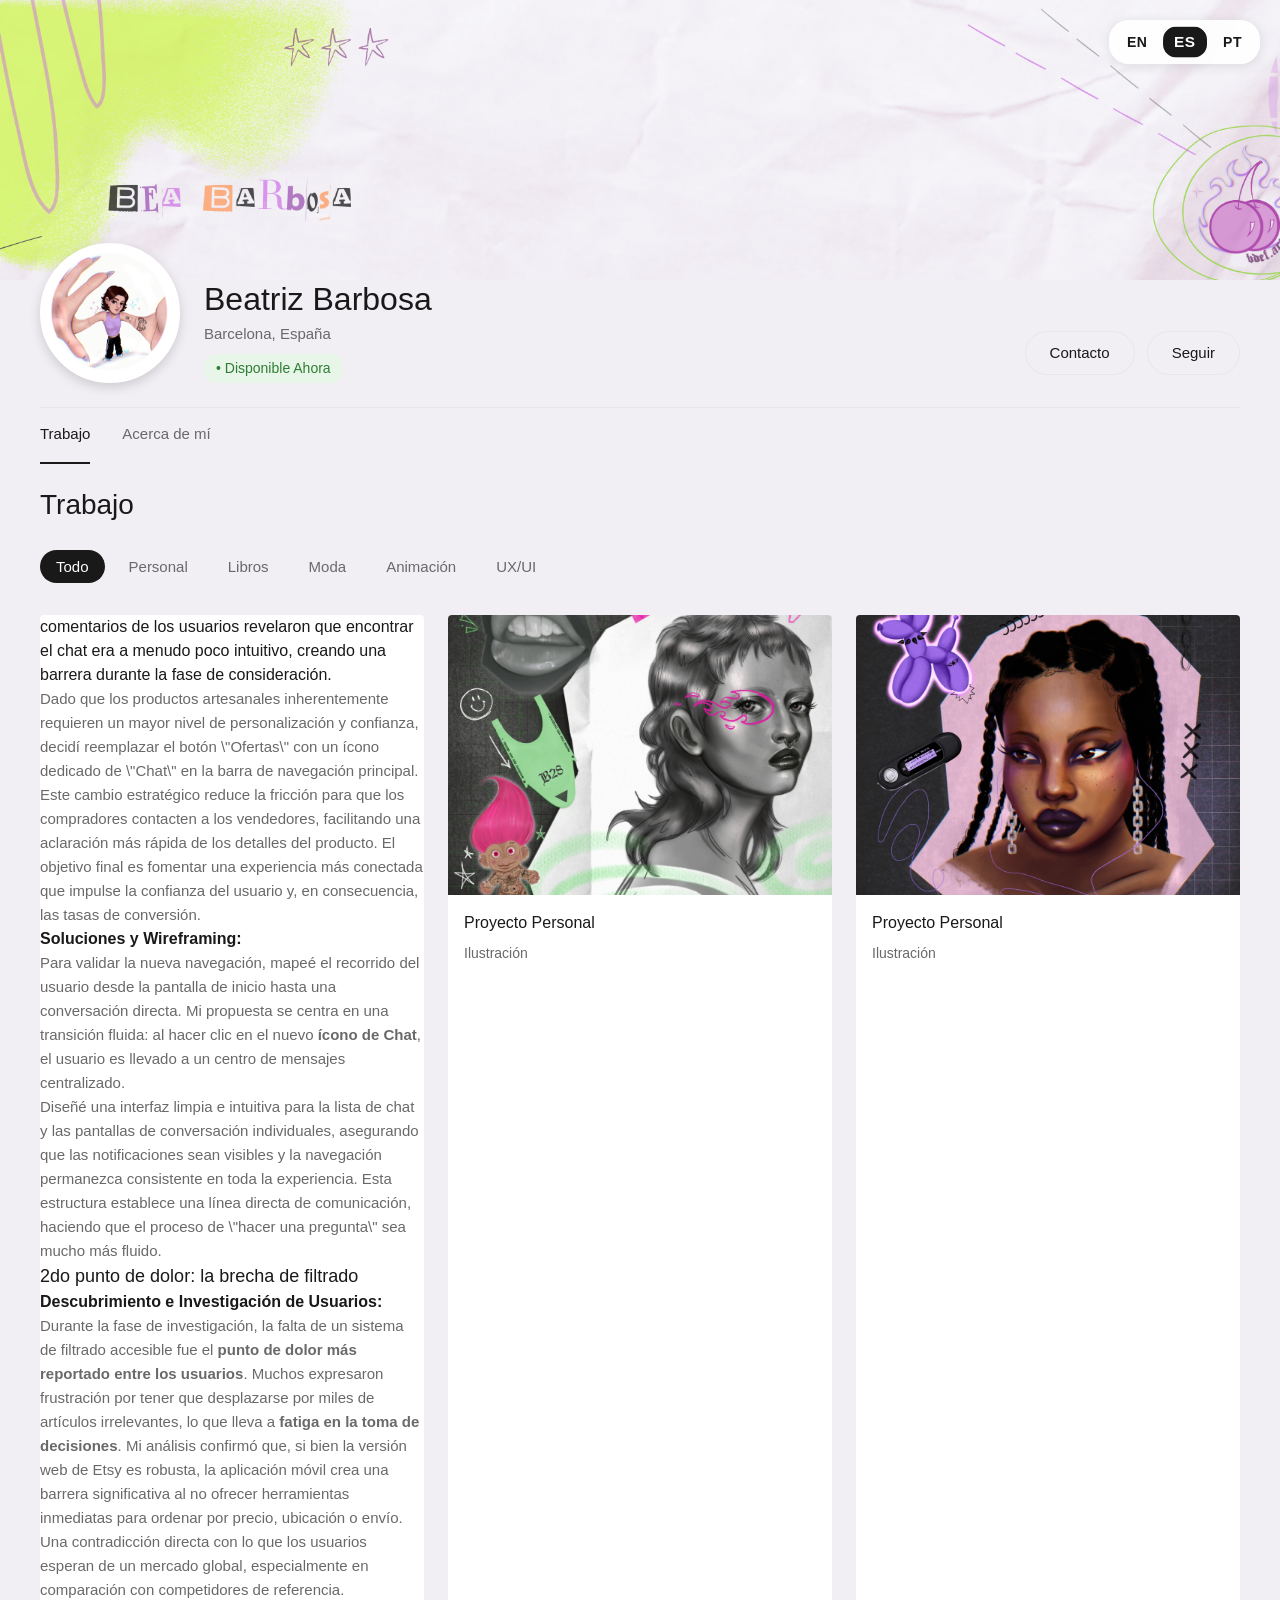
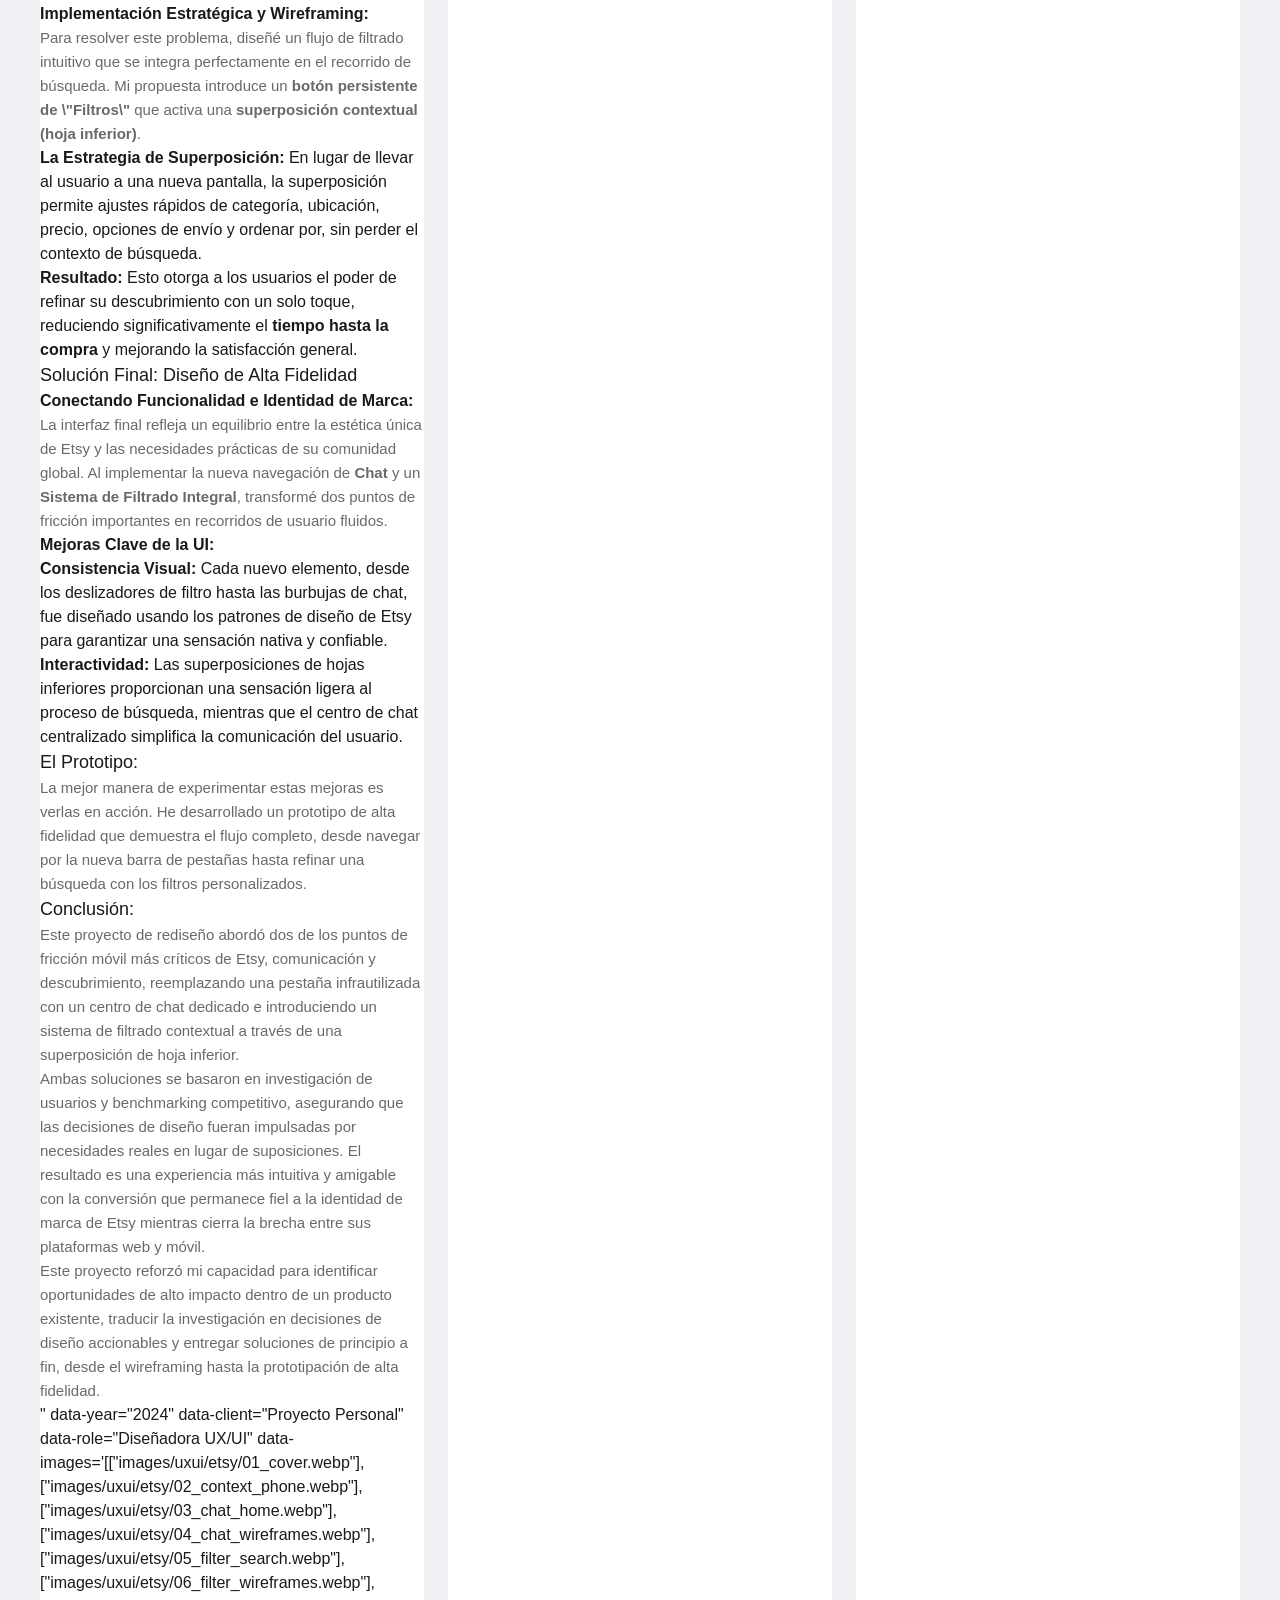
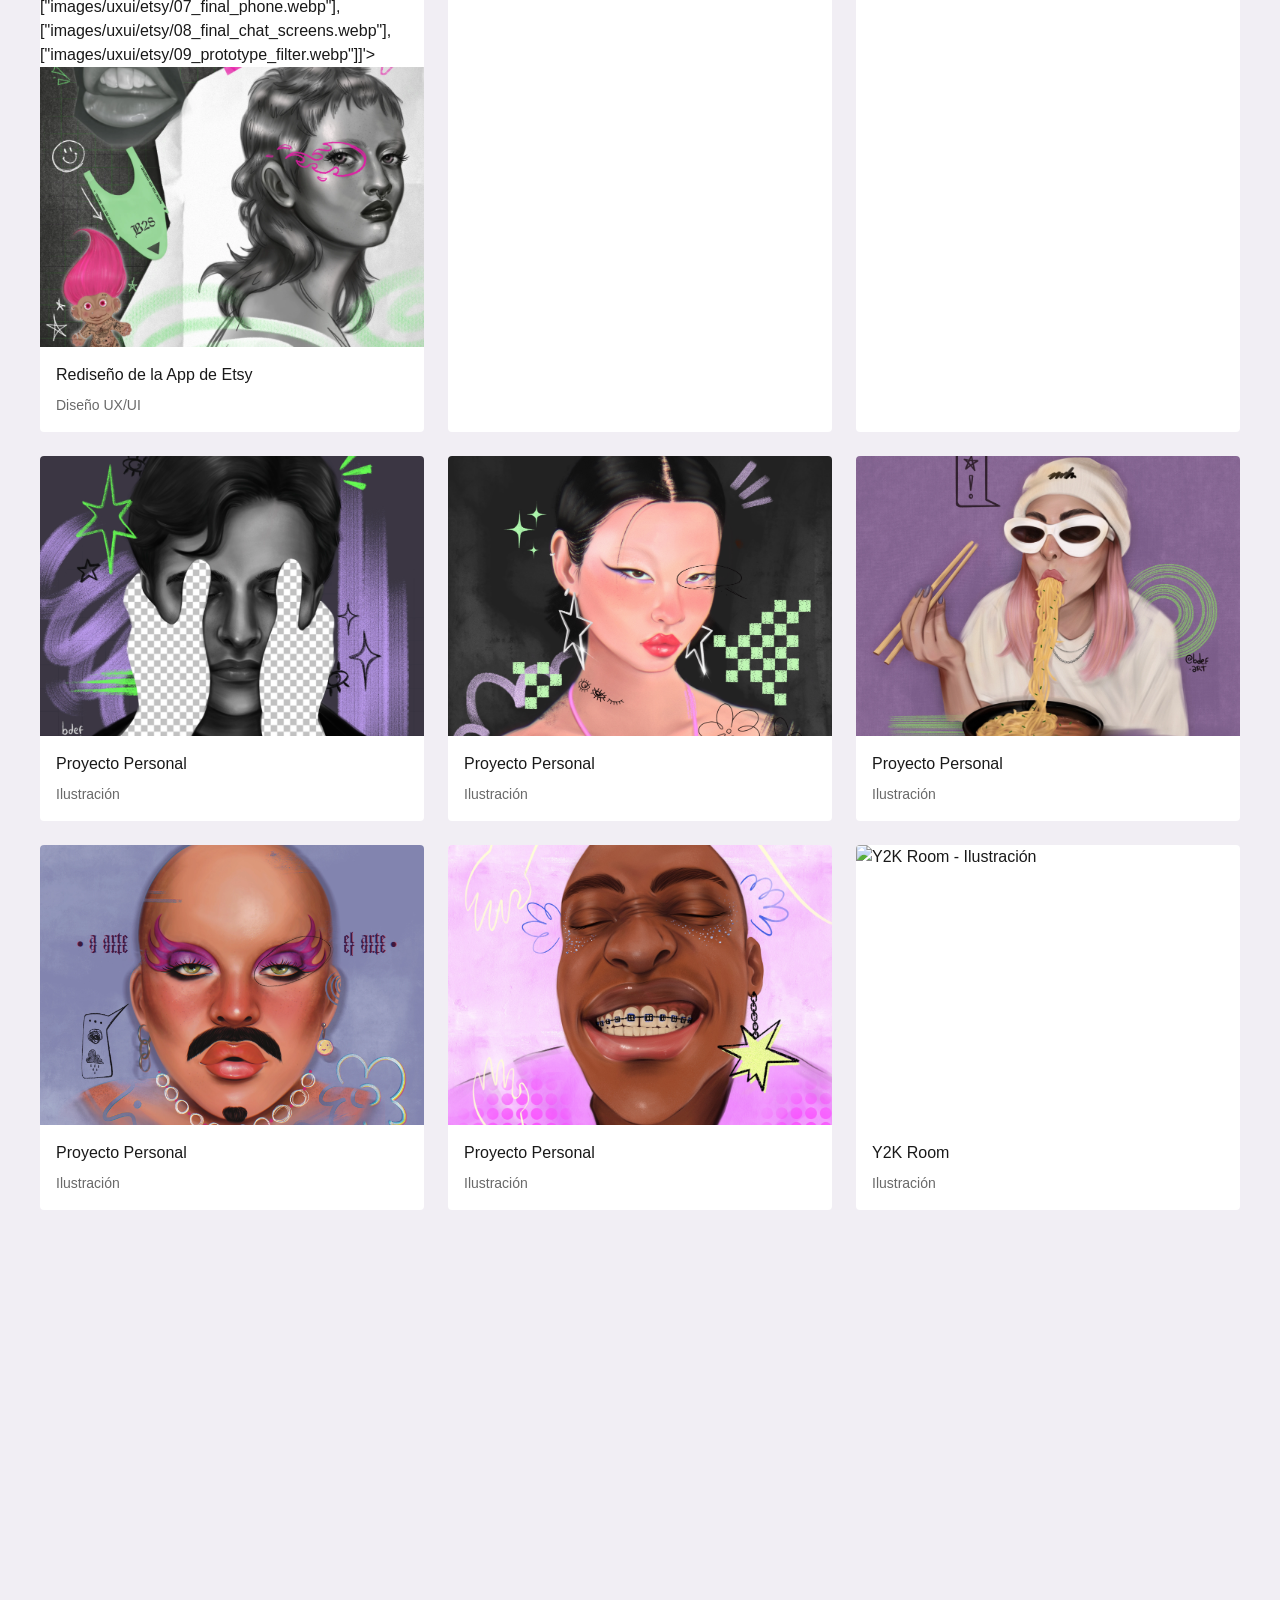
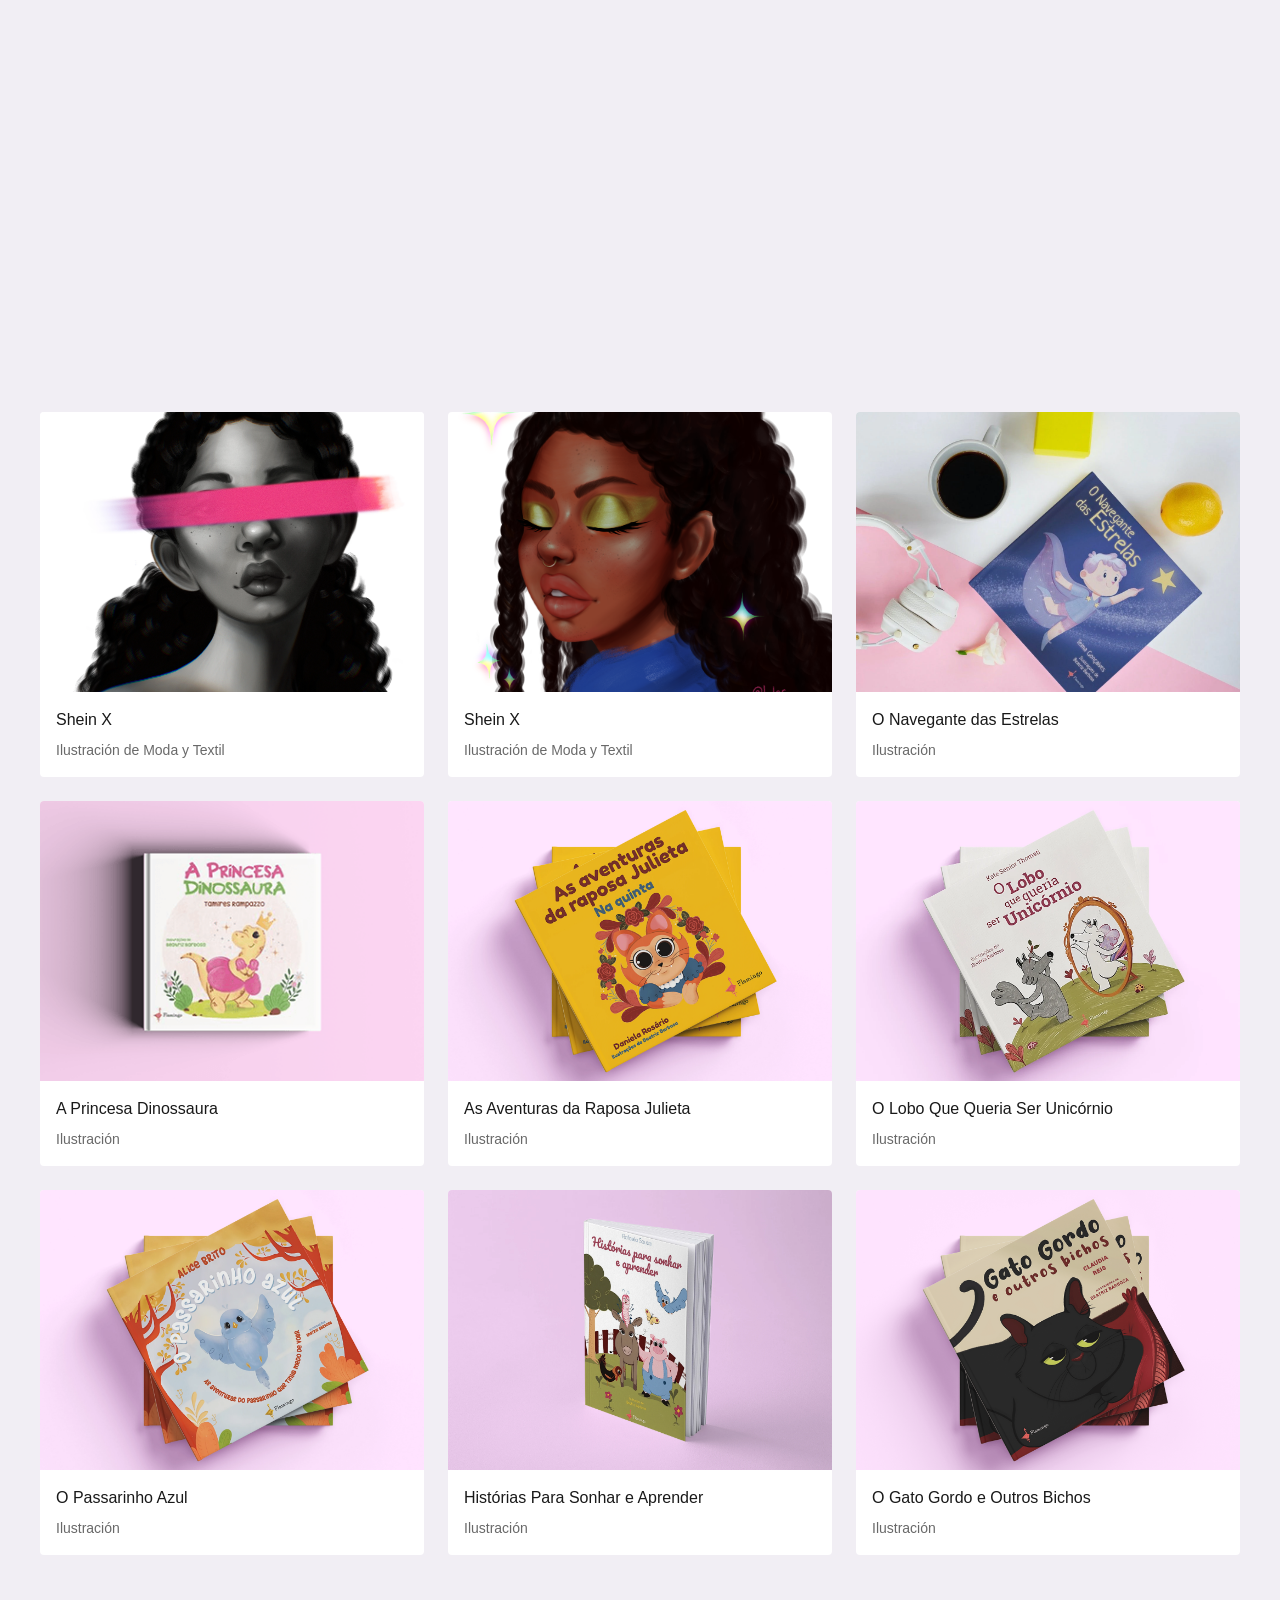
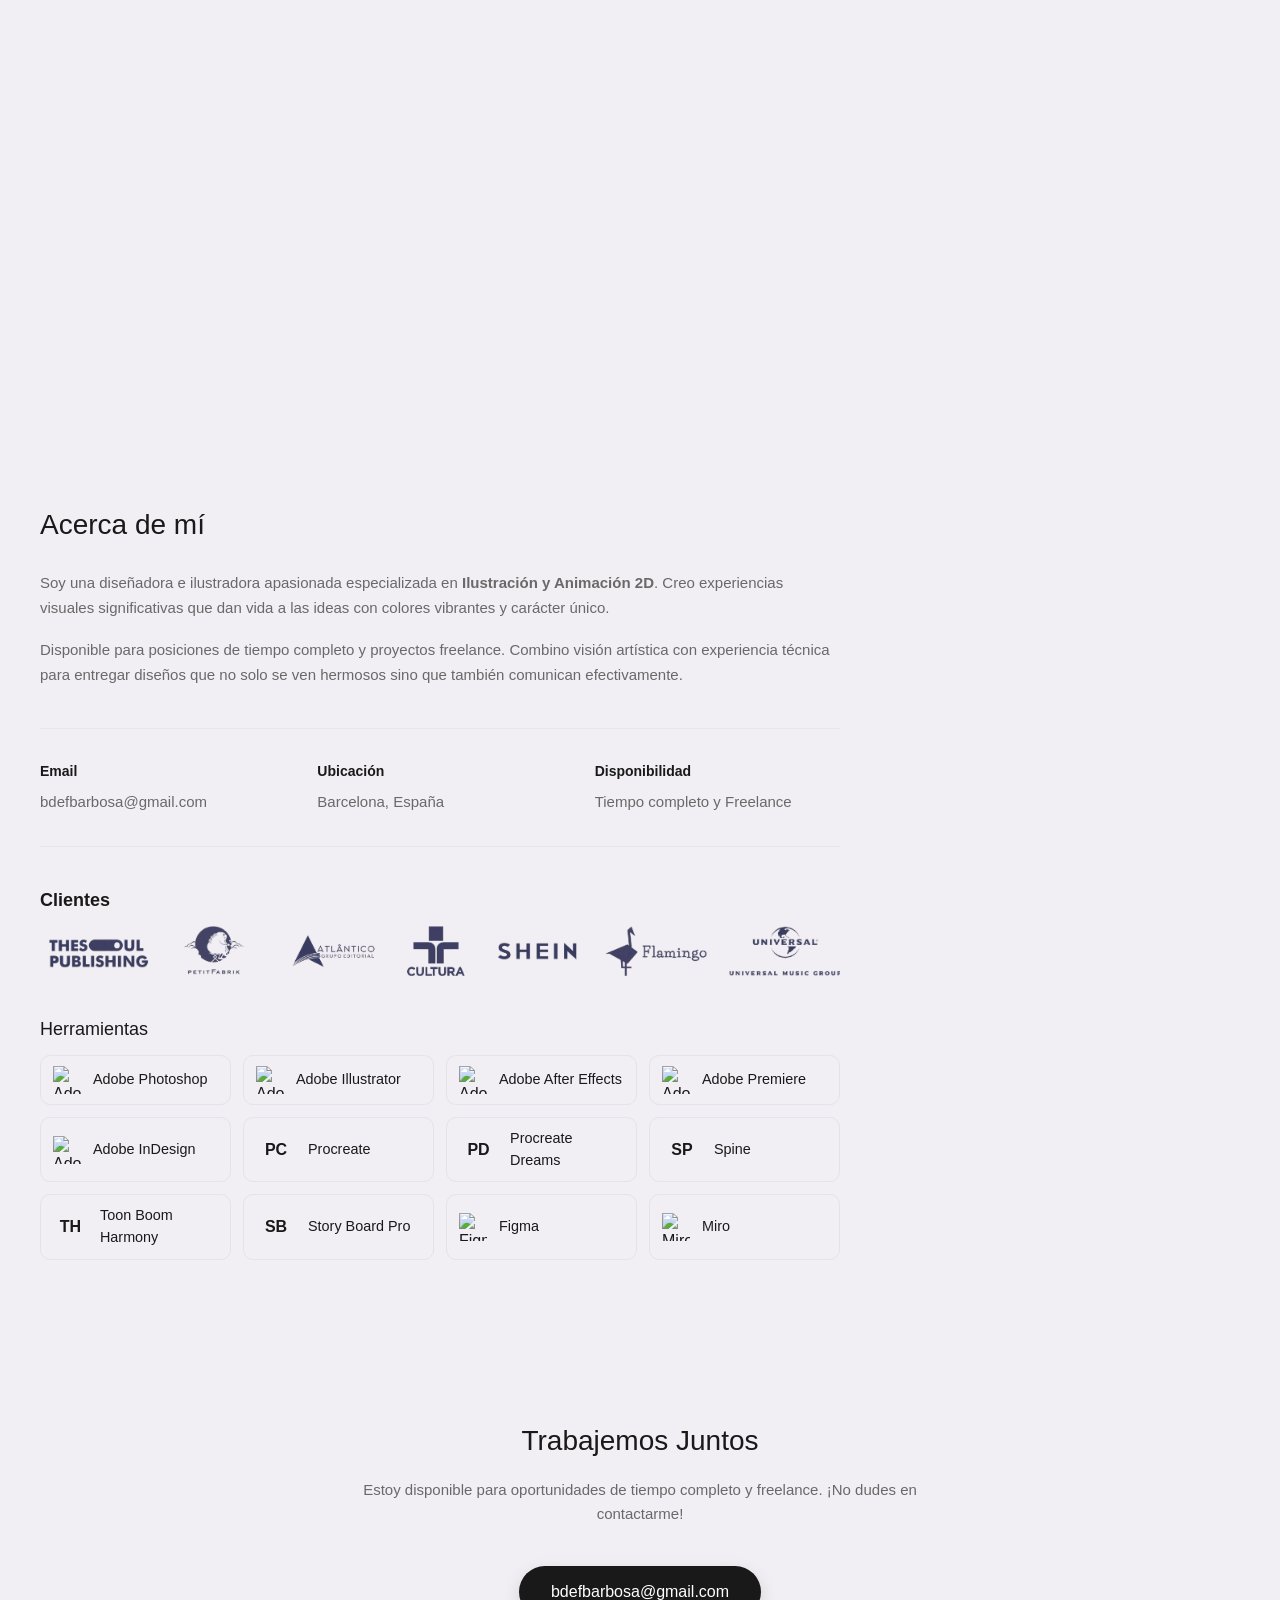
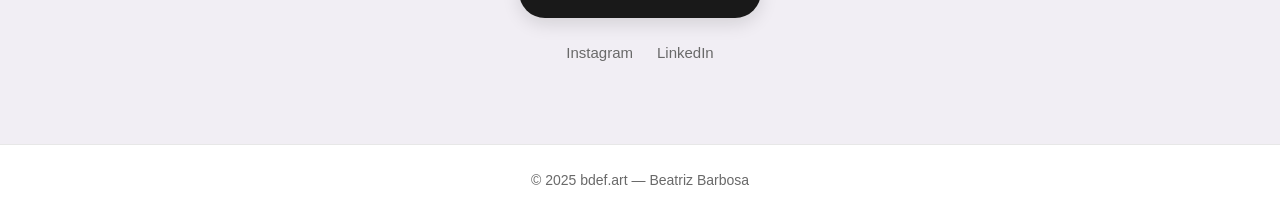
==== commit 2ec3bc4b: "Adjust ETSY Co-authored-by: Copilot <copilot@github.com>" ====
--- a/index-es.html
+++ b/index-es.html
@@ -71,12 +71,12 @@
                      data-project-id="Rediseño de la App de Etsy"
                      data-title="Rediseño de la App de Etsy"
                      data-category-name="Diseño UX/UI"
-                     data-description="<h3>Rediseño de la App de Etsy: Optimizando la Comunicación y el Descubrimiento</h3><p>En este proyecto, el principal desafío fue mejorar la experiencia de la aplicación móvil de Etsy resolviendo puntos de fricción en el Chat y los Filtros de Búsqueda.</p><p><strong>El Objetivo:</strong> Aumentar la retención y conversión de usuarios al facilitar cómo los compradores hablan con los vendedores y encuentran productos únicos.</p><p><strong>Mi Rol:</strong> Diseñadora UX/UI (De principio a fin: Investigación, Ideación y Prototipado)</p><h4>Contexto</h4><p>Etsy es líder global en el mercado de comercio electrónico creativo y artesanal. Si bien su plataforma web ofrece una navegación robusta, estas funciones no se traducen tan efectivamente a la aplicación móvil. A través del análisis de usuarios, noté que el Chat y el Filtrado, que son intuitivos en el sitio web, se convirtieron en puntos de fricción importantes en la aplicación móvil. Este rediseño cierra esa brecha, aportando claridad y eficiencia a la experiencia móvil.</p><h4>Problema 1: El Chat</h4><p>Al comparar con competidores como Wallapop y Vinted, identifiqué un estándar claro del mercado: los mercados peer-to-peer exitosos priorizan la comunicación directa. Mientras que la navegación actual de Etsy presenta una pestaña de 'Ofertas', los comentarios de los usuarios revelaron que encontrar el chat era a menudo poco intuitivo, creando una barrera durante la fase de consideración.</p><p>Dado que los productos artesanales inherentemente requieren un mayor nivel de personalización y confianza, decidí reemplazar el botón 'Ofertas' con un ícono dedicado de 'Chat' en la barra de navegación principal. Este cambio estratégico reduce la fricción para que los compradores contacten a los vendedores, facilitando una aclaración más rápida de los detalles del producto.</p><h4>Problema 2: La Brecha de Filtrado</h4><p>Durante la fase de investigación, la falta de un sistema de filtrado accesible fue el punto de dolor más reportado entre los usuarios. Muchos expresaron frustración por tener que desplazarse por miles de artículos irrelevantes, lo que lleva a fatiga en la toma de decisiones. Mi análisis confirmó que, si bien la versión web de Etsy es robusta, la aplicación móvil crea una barrera significativa al no ofrecer herramientas inmediatas para ordenar por precio, ubicación o envío.</p><h4>La Solución</h4><p>Para resolver estos problemas, diseñé un flujo de filtrado intuitivo que se integra perfectamente en el recorrido de búsqueda. Mi propuesta introduce un botón persistente de 'Filtros' que activa una superposición contextual (hoja inferior). En lugar de llevar al usuario a una nueva pantalla, la superposición permite ajustes rápidos de categoría, ubicación, precio, opciones de envío y ordenar por, sin perder el contexto de búsqueda.</p><p>Para el chat, creé una interfaz limpia e intuitiva para la lista de chat y las pantallas de conversación individuales, asegurando que las notificaciones sean visibles y la navegación permanezca consistente en toda la experiencia. Esta estructura establece una línea directa de comunicación, haciendo que el proceso de 'hacer una pregunta' sea mucho más fluido.</p><h4>Diseño Final</h4><p>La interfaz final refleja un equilibrio entre la estética única de Etsy y las necesidades prácticas de su comunidad global. Al implementar la nueva navegación de Chat y un Sistema de Filtrado Integral, transformé dos puntos de fricción importantes en recorridos de usuario fluidos.</p><p><strong>Mejoras Clave de la UI:</strong></p><ul><li>Consistencia Visual: Cada nuevo elemento fue diseñado usando los patrones de diseño de Etsy para garantizar una sensación nativa y confiable.</li><li>Interactividad: Las superposiciones de hojas inferiores proporcionan una sensación ligera al proceso de búsqueda, mientras que el centro de chat centralizado simplifica la comunicación del usuario.</li></ul><h4>Conclusión</h4><p>Este proyecto de rediseño abordó dos de los puntos de fricción móvil más críticos de Etsy—comunicación y descubrimiento—reemplazando una pestaña infrautilizada con un centro de chat dedicado e introduciendo un sistema de filtrado contextual a través de una superposición de hoja inferior. Ambas soluciones se basaron en investigación de usuarios y benchmarking competitivo, asegurando que las decisiones de diseño fueran impulsadas por necesidades reales en lugar de suposiciones. El resultado es una experiencia más intuitiva y amigable con la conversión que permanece fiel a la identidad de marca de Etsy mientras cierra la brecha entre sus plataformas web y móvil.</p>"
+                     data-description="<h2>App de Etsy</h2><p>Rediseño de la App de Etsy: Optimizando la Comunicación y el Descubrimiento. En este proyecto, el principal desafío fue mejorar la experiencia de la aplicación móvil de Etsy resolviendo puntos de fricción en el Chat y los Filtros de Búsqueda.</p><ul><li><strong>El Objetivo:</strong> Aumentar la retención y conversión de usuarios al facilitar cómo los compradores hablan con los vendedores y encuentran productos únicos.</li><li><strong>Mi Rol:</strong> Diseñadora UX/UI (De principio a fin: Investigación, Ideación y Prototipado).</li></ul><h3>Contexto</h3><p>Etsy es líder global en el mercado de comercio electrónico creativo y artesanal. Si bien su plataforma web ofrece una navegación robusta, estas funciones no se traducen tan efectivamente a la aplicación móvil. A través del análisis de usuarios, noté que el <strong>Chat</strong> y el <strong>Filtrado</strong>, que son intuitivos en el sitio web, se convirtieron en puntos de fricción importantes en la aplicación móvil. Este rediseño cierra esa brecha, aportando claridad y eficiencia a la experiencia móvil.</p><h3>1er punto de dolor: el chat</h3><h4>Análisis Competitivo y Estrategia de Navegación:</h4><p>Al comparar con competidores como <strong>Wallapop</strong> y <strong>Vinted</strong>, identifiqué un estándar claro del mercado: los mercados peer-to-peer exitosos priorizan la comunicación directa. Mientras que la navegación actual de Etsy presenta una pestaña de \"Ofertas\", los <strong>comentarios de los usuarios</strong> revelaron que encontrar el chat era a menudo poco intuitivo, creando una barrera durante la fase de consideración.</p><p>Dado que los productos artesanales inherentemente requieren un mayor nivel de personalización y confianza, decidí reemplazar el botón \"Ofertas\" con un ícono dedicado de \"Chat\" en la barra de navegación principal. Este cambio estratégico reduce la fricción para que los compradores contacten a los vendedores, facilitando una aclaración más rápida de los detalles del producto. El objetivo final es fomentar una experiencia más conectada que impulse la confianza del usuario y, en consecuencia, las tasas de conversión.</p><h4>Soluciones y Wireframing:</h4><p>Para validar la nueva navegación, mapeé el recorrido del usuario desde la pantalla de inicio hasta una conversación directa. Mi propuesta se centra en una transición fluida: al hacer clic en el nuevo <strong>ícono de Chat</strong>, el usuario es llevado a un centro de mensajes centralizado.</p><p>Diseñé una interfaz limpia e intuitiva para la lista de chat y las pantallas de conversación individuales, asegurando que las notificaciones sean visibles y la navegación permanezca consistente en toda la experiencia. Esta estructura establece una línea directa de comunicación, haciendo que el proceso de \"hacer una pregunta\" sea mucho más fluido.</p><h3>2do punto de dolor: la brecha de filtrado</h3><h4>Descubrimiento e Investigación de Usuarios:</h4><p>Durante la fase de investigación, la falta de un sistema de filtrado accesible fue el <strong>punto de dolor más reportado entre los usuarios</strong>. Muchos expresaron frustración por tener que desplazarse por miles de artículos irrelevantes, lo que lleva a <strong>fatiga en la toma de decisiones</strong>. Mi análisis confirmó que, si bien la versión web de Etsy es robusta, la aplicación móvil crea una barrera significativa al no ofrecer herramientas inmediatas para ordenar por precio, ubicación o envío. Una contradicción directa con lo que los usuarios esperan de un mercado global, especialmente en comparación con competidores de referencia.</p><h4>Implementación Estratégica y Wireframing:</h4><p>Para resolver este problema, diseñé un flujo de filtrado intuitivo que se integra perfectamente en el recorrido de búsqueda. Mi propuesta introduce un <strong>botón persistente de \"Filtros\"</strong> que activa una <strong>superposición contextual (hoja inferior)</strong>.</p><ul><li><strong>La Estrategia de Superposición:</strong> En lugar de llevar al usuario a una nueva pantalla, la superposición permite ajustes rápidos de categoría, ubicación, precio, opciones de envío y ordenar por, sin perder el contexto de búsqueda.</li><li><strong>Resultado:</strong> Esto otorga a los usuarios el poder de refinar su descubrimiento con un solo toque, reduciendo significativamente el <strong>tiempo hasta la compra</strong> y mejorando la satisfacción general.</li></ul><h3>Solución Final: Diseño de Alta Fidelidad</h3><h4>Conectando Funcionalidad e Identidad de Marca:</h4><p>La interfaz final refleja un equilibrio entre la estética única de Etsy y las necesidades prácticas de su comunidad global. Al implementar la nueva navegación de <strong>Chat</strong> y un <strong>Sistema de Filtrado Integral</strong>, transformé dos puntos de fricción importantes en recorridos de usuario fluidos.</p><h4>Mejoras Clave de la UI:</h4><ul><li><strong>Consistencia Visual:</strong> Cada nuevo elemento, desde los deslizadores de filtro hasta las burbujas de chat, fue diseñado usando los patrones de diseño de Etsy para garantizar una sensación nativa y confiable.</li><li><strong>Interactividad:</strong> Las superposiciones de hojas inferiores proporcionan una sensación ligera al proceso de búsqueda, mientras que el centro de chat centralizado simplifica la comunicación del usuario.</li></ul><h3>El Prototipo:</h3><p>La mejor manera de experimentar estas mejoras es verlas en acción. He desarrollado un prototipo de alta fidelidad que demuestra el flujo completo, desde navegar por la nueva barra de pestañas hasta refinar una búsqueda con los filtros personalizados.</p><h3>Conclusión:</h3><p>Este proyecto de rediseño abordó dos de los puntos de fricción móvil más críticos de Etsy, comunicación y descubrimiento, reemplazando una pestaña infrautilizada con un centro de chat dedicado e introduciendo un sistema de filtrado contextual a través de una superposición de hoja inferior.</p><p>Ambas soluciones se basaron en investigación de usuarios y benchmarking competitivo, asegurando que las decisiones de diseño fueran impulsadas por necesidades reales en lugar de suposiciones. El resultado es una experiencia más intuitiva y amigable con la conversión que permanece fiel a la identidad de marca de Etsy mientras cierra la brecha entre sus plataformas web y móvil.</p><p>Este proyecto reforzó mi capacidad para identificar oportunidades de alto impacto dentro de un producto existente, traducir la investigación en decisiones de diseño accionables y entregar soluciones de principio a fin, desde el wireframing hasta la prototipación de alta fidelidad.</p>"
                      data-year="2024"
                      data-client="Proyecto Personal"
                      data-role="Diseñadora UX/UI"
-                     data-images='[["images/uxui/etsy/etsy_cover.webp"], ["images/uxui/etsy/etsy_home.webp"], ["images/uxui/etsy/etsy_search.webp"], ["images/uxui/etsy/etsy_chat_wireframe.webp", "images/uxui/etsy/etsy_chat_analysis.webp"], ["images/uxui/etsy/etsy_chat_solution.webp"], ["images/uxui/etsy/etsy_filter_problem.webp"], ["images/uxui/etsy/etsy_filter_wireframe.webp"], ["images/uxui/etsy/etsy_filter_solution.webp"], ["images/uxui/etsy/etsy_final_chat.webp"], ["images/uxui/etsy/etsy_final_filter.webp"]]'>
-                    <img src="images/uxui/etsy/etsy_cover.webp" alt="Rediseño de la App de Etsy - UX/UI" width="600" height="450" onerror="this.src='images/personal/other/collage.webp'">
+                     data-images='[["images/uxui/etsy/01_cover.webp"], ["images/uxui/etsy/02_context_phone.webp"], ["images/uxui/etsy/03_chat_home.webp"], ["images/uxui/etsy/04_chat_wireframes.webp"], ["images/uxui/etsy/05_filter_search.webp"], ["images/uxui/etsy/06_filter_wireframes.webp"], ["images/uxui/etsy/07_final_phone.webp"], ["images/uxui/etsy/08_final_chat_screens.webp"], ["images/uxui/etsy/09_prototype_filter.webp"]]'>
+                    <img src="images/uxui/etsy/01_cover.webp" alt="Rediseño de la App de Etsy - UX/UI" width="600" height="450" onerror="this.src='images/personal/other/collage.webp'">
                     <div class="work-info">
                         <h3>Rediseño de la App de Etsy</h3>
                         <div class="work-meta">
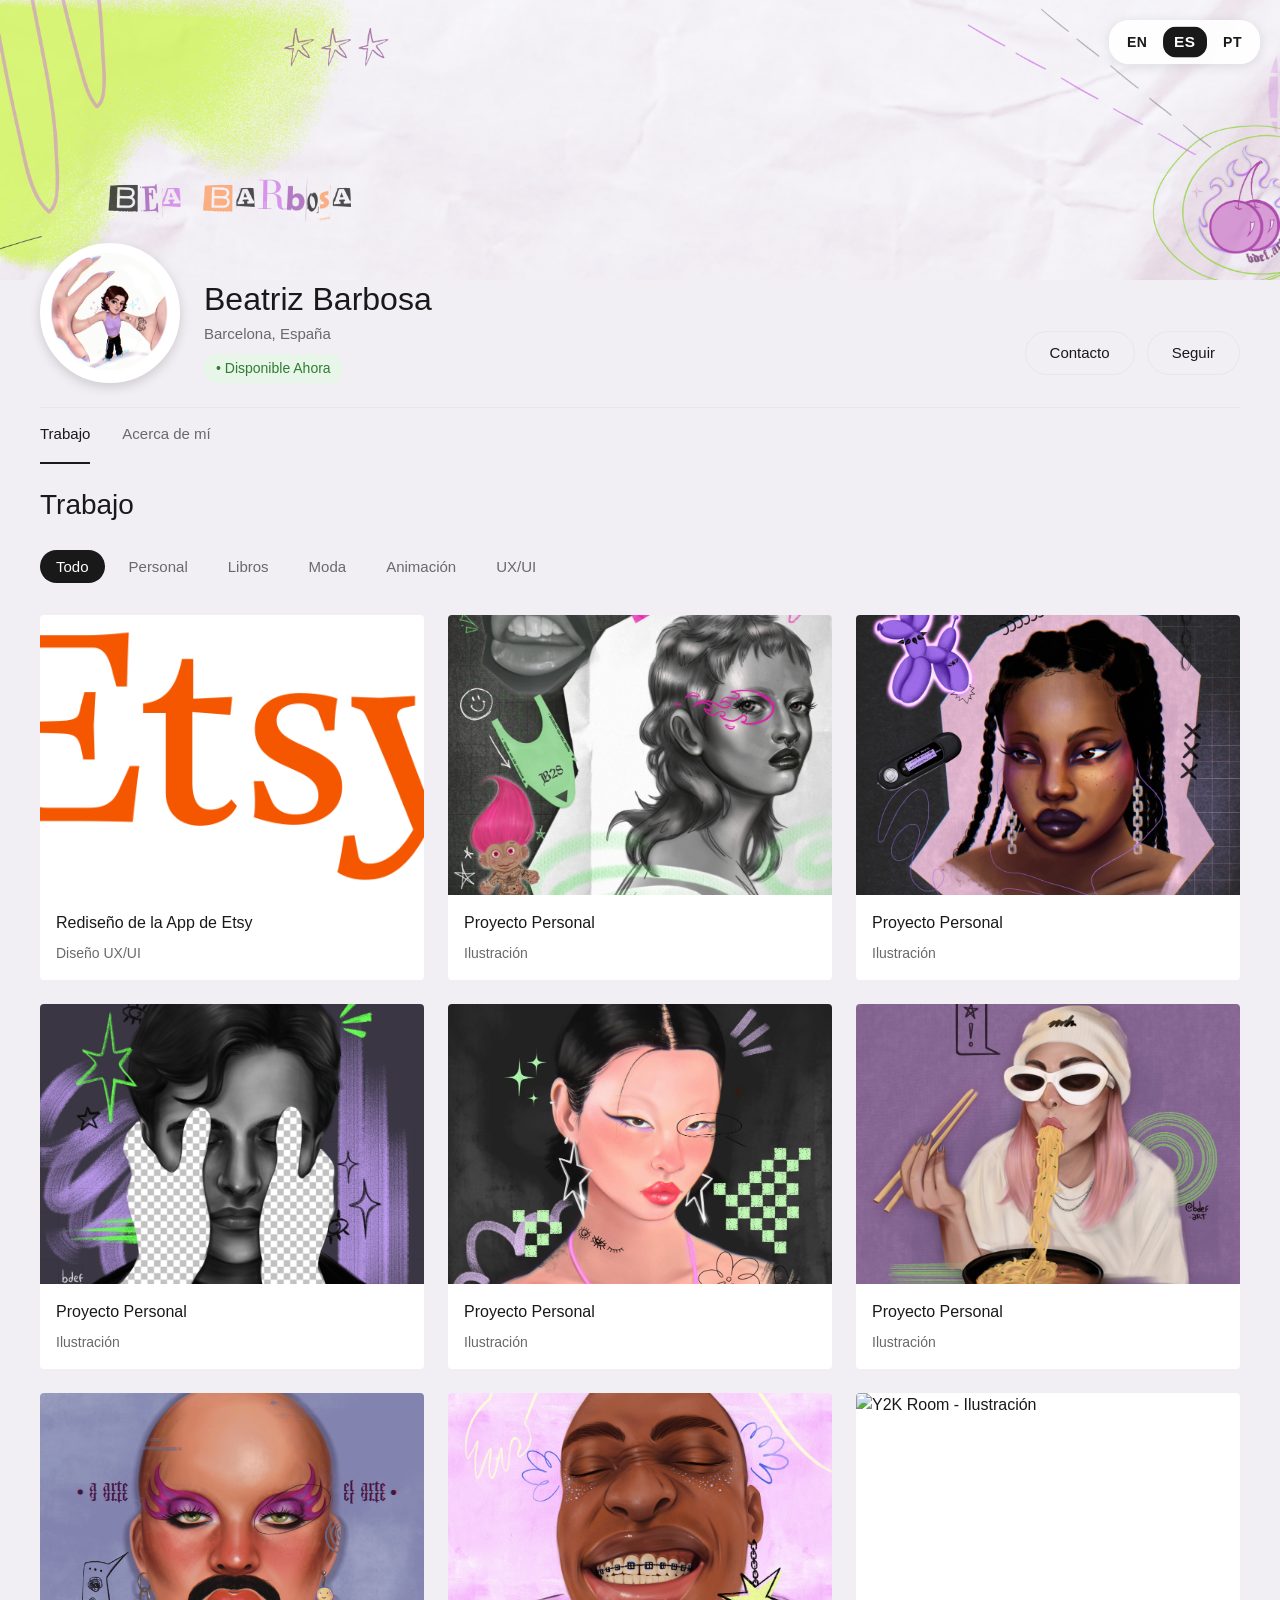
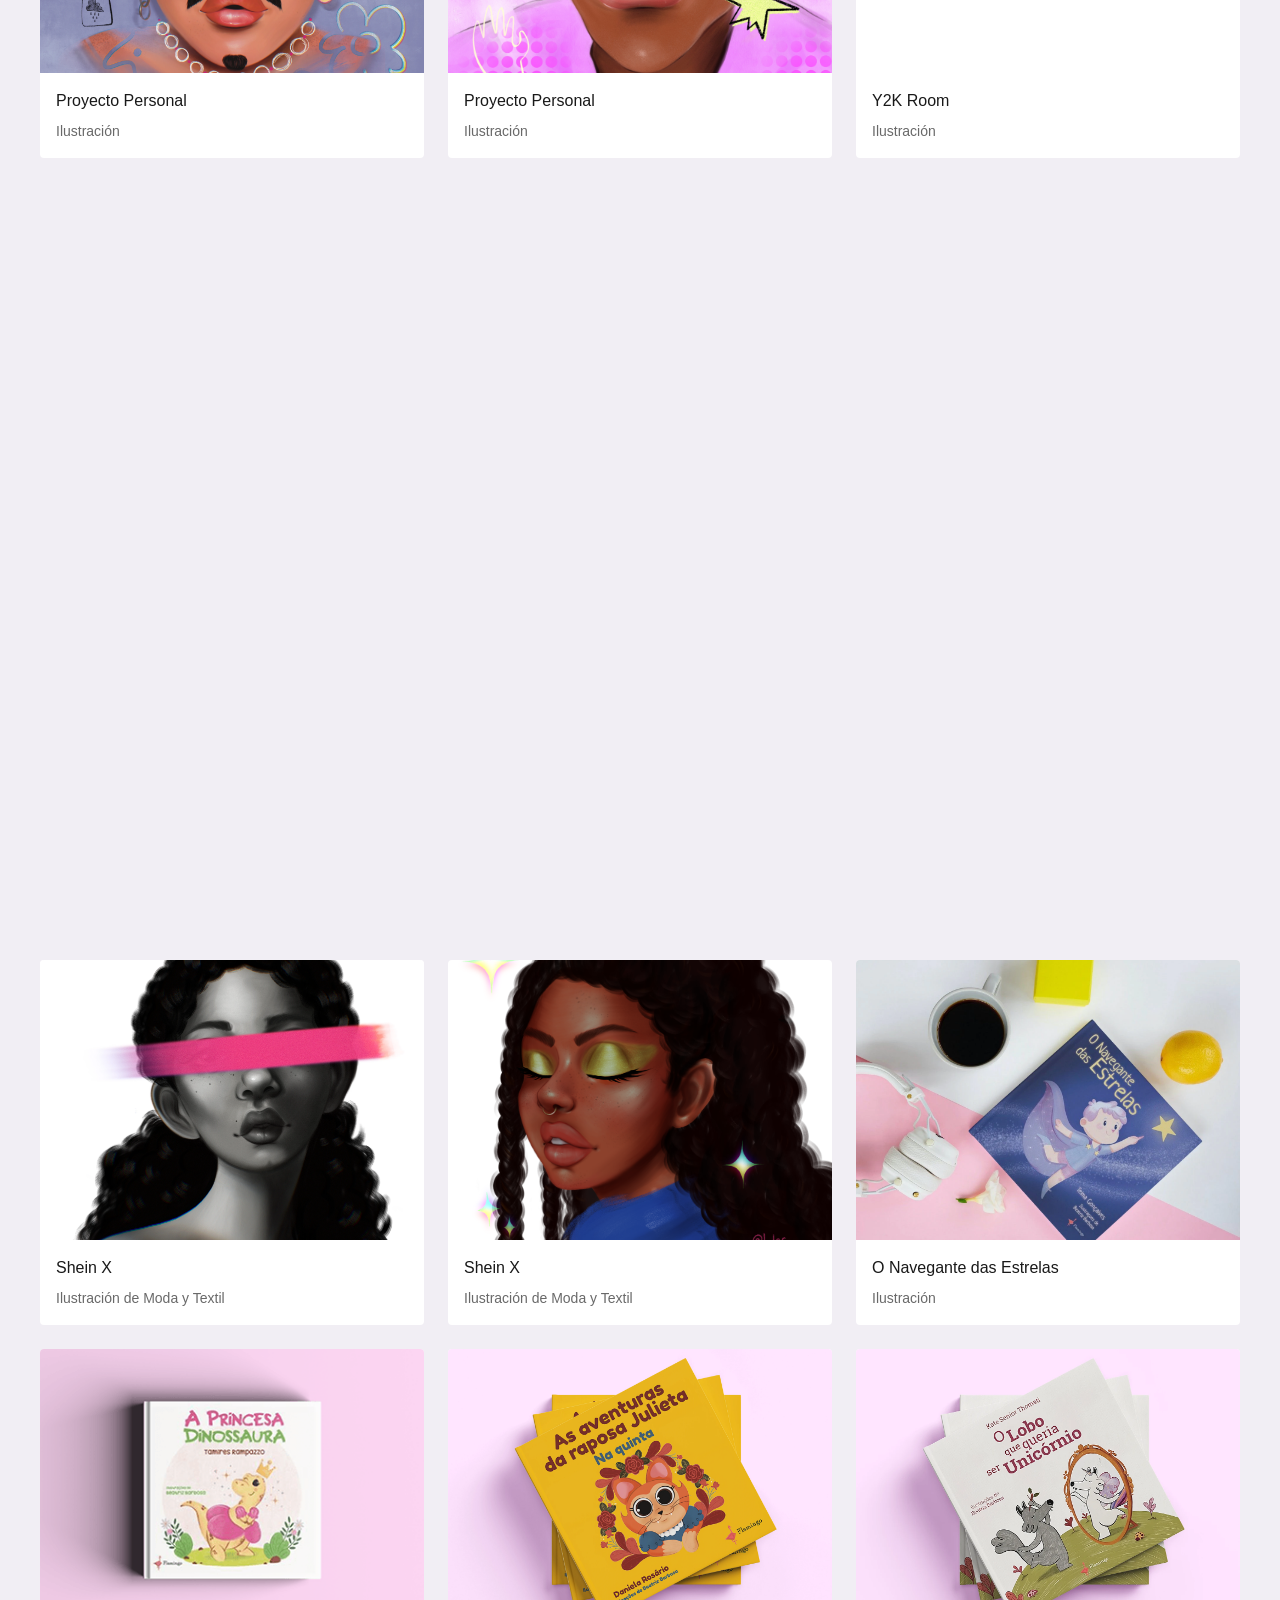
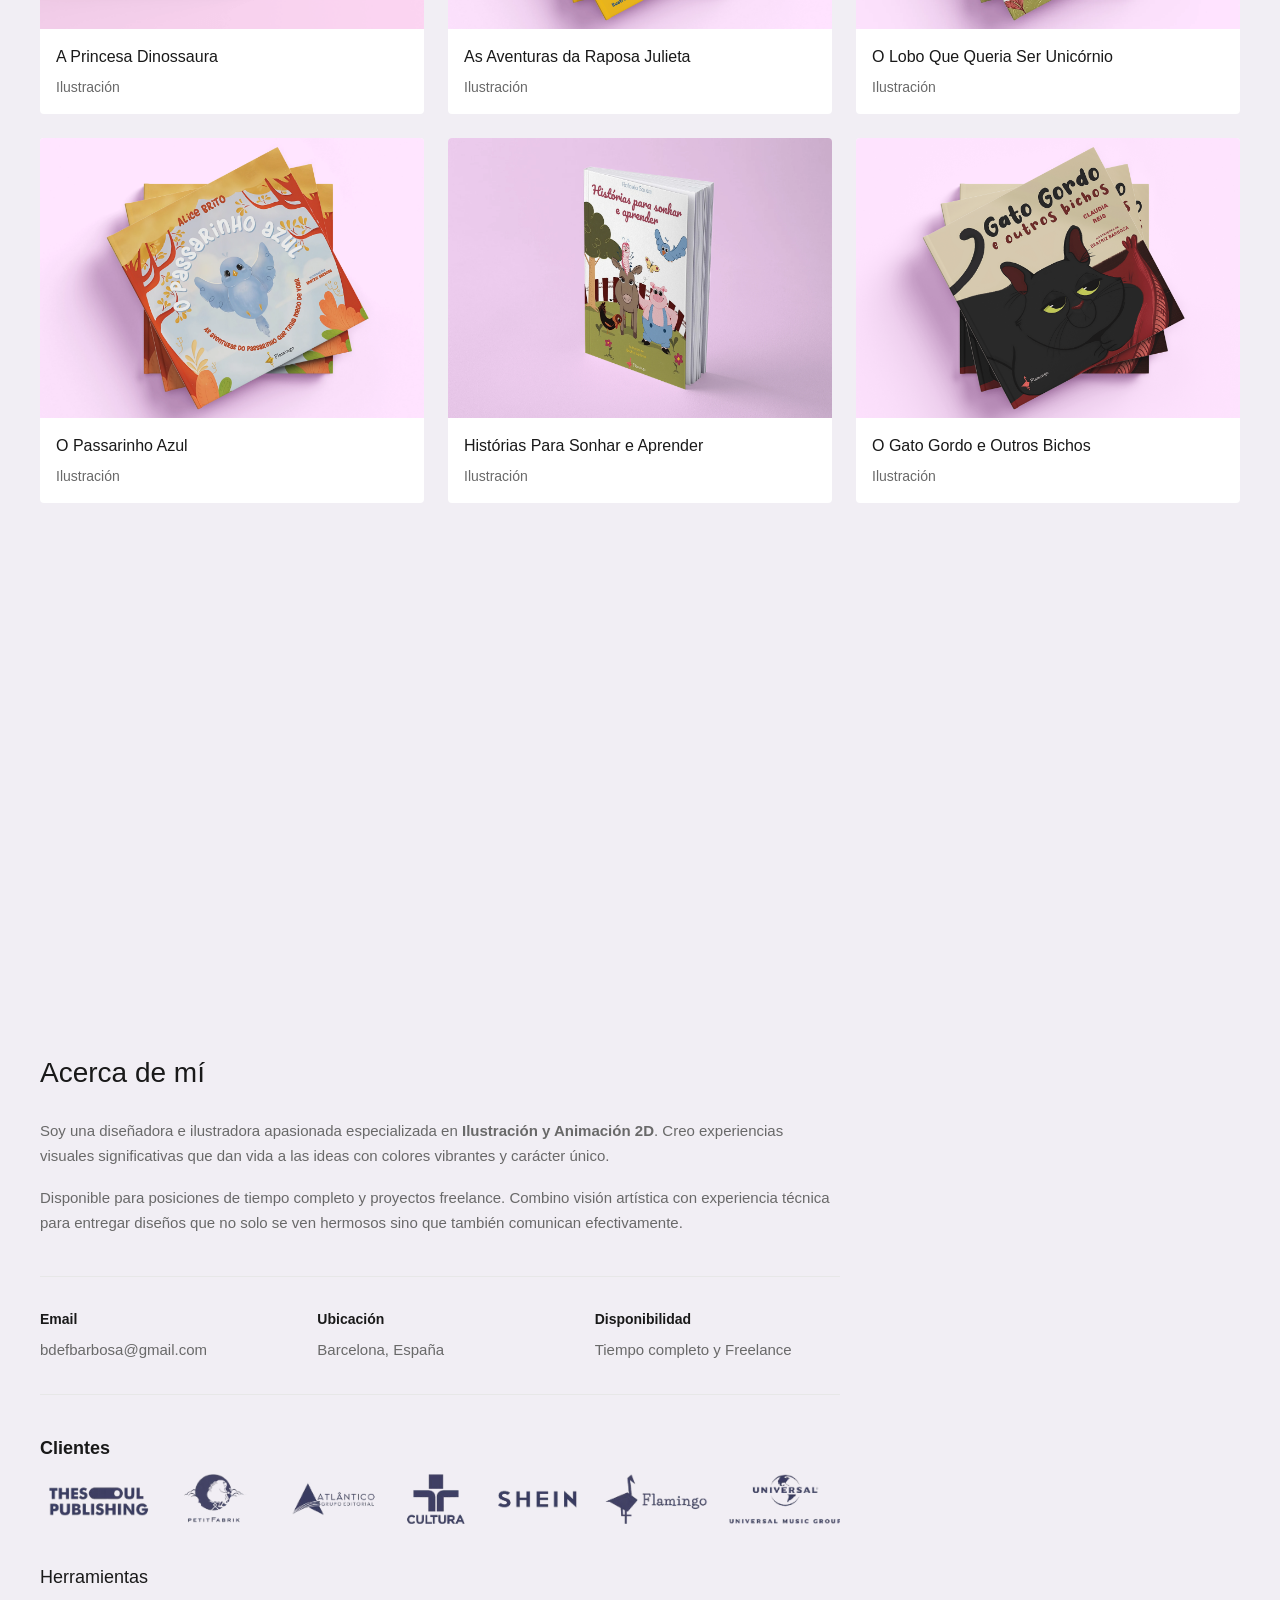
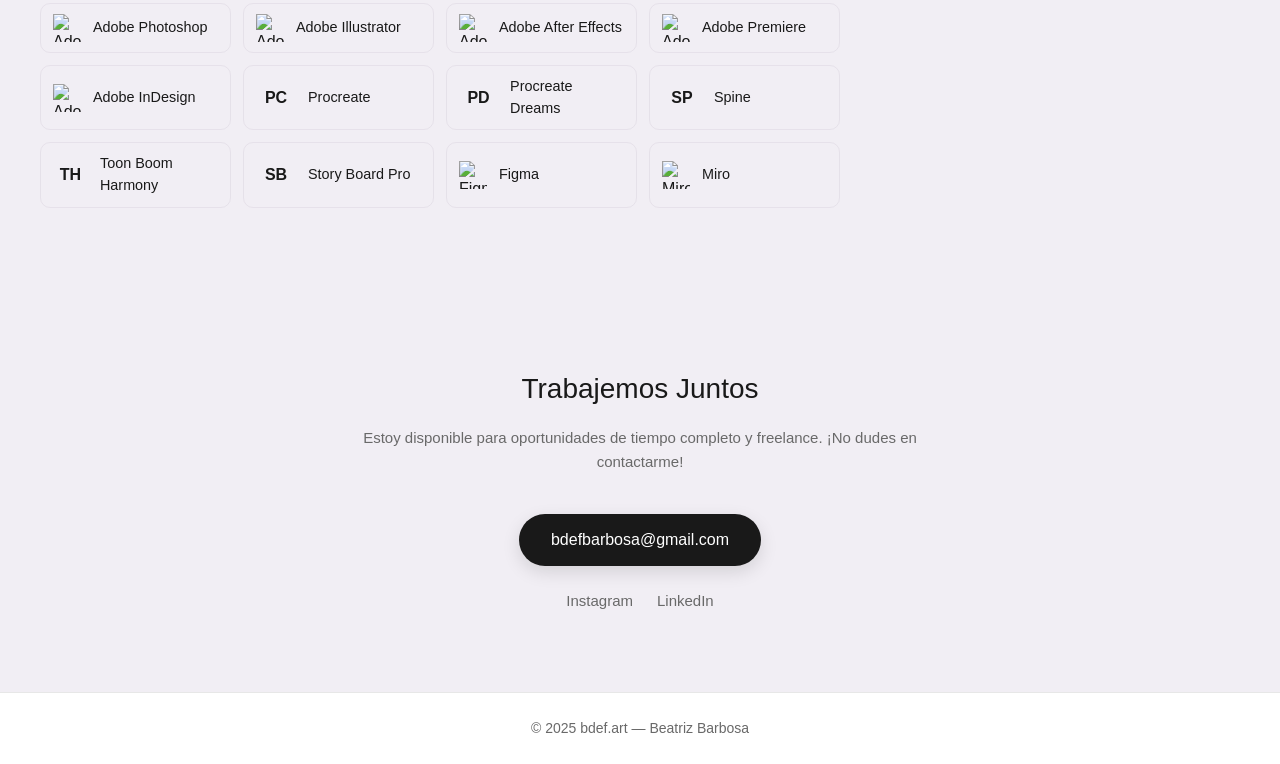
==== commit 1bcf0df1: "Add final chat screens and prototype filter images in AVIF format Co-authored-by: Copilot <copilot@g" ====
--- a/index-es.html
+++ b/index-es.html
@@ -71,7 +71,7 @@
                      data-project-id="Rediseño de la App de Etsy"
                      data-title="Rediseño de la App de Etsy"
                      data-category-name="Diseño UX/UI"
-                     data-description="<h2>App de Etsy</h2><p>Rediseño de la App de Etsy: Optimizando la Comunicación y el Descubrimiento. En este proyecto, el principal desafío fue mejorar la experiencia de la aplicación móvil de Etsy resolviendo puntos de fricción en el Chat y los Filtros de Búsqueda.</p><ul><li><strong>El Objetivo:</strong> Aumentar la retención y conversión de usuarios al facilitar cómo los compradores hablan con los vendedores y encuentran productos únicos.</li><li><strong>Mi Rol:</strong> Diseñadora UX/UI (De principio a fin: Investigación, Ideación y Prototipado).</li></ul><h3>Contexto</h3><p>Etsy es líder global en el mercado de comercio electrónico creativo y artesanal. Si bien su plataforma web ofrece una navegación robusta, estas funciones no se traducen tan efectivamente a la aplicación móvil. A través del análisis de usuarios, noté que el <strong>Chat</strong> y el <strong>Filtrado</strong>, que son intuitivos en el sitio web, se convirtieron en puntos de fricción importantes en la aplicación móvil. Este rediseño cierra esa brecha, aportando claridad y eficiencia a la experiencia móvil.</p><h3>1er punto de dolor: el chat</h3><h4>Análisis Competitivo y Estrategia de Navegación:</h4><p>Al comparar con competidores como <strong>Wallapop</strong> y <strong>Vinted</strong>, identifiqué un estándar claro del mercado: los mercados peer-to-peer exitosos priorizan la comunicación directa. Mientras que la navegación actual de Etsy presenta una pestaña de \"Ofertas\", los <strong>comentarios de los usuarios</strong> revelaron que encontrar el chat era a menudo poco intuitivo, creando una barrera durante la fase de consideración.</p><p>Dado que los productos artesanales inherentemente requieren un mayor nivel de personalización y confianza, decidí reemplazar el botón \"Ofertas\" con un ícono dedicado de \"Chat\" en la barra de navegación principal. Este cambio estratégico reduce la fricción para que los compradores contacten a los vendedores, facilitando una aclaración más rápida de los detalles del producto. El objetivo final es fomentar una experiencia más conectada que impulse la confianza del usuario y, en consecuencia, las tasas de conversión.</p><h4>Soluciones y Wireframing:</h4><p>Para validar la nueva navegación, mapeé el recorrido del usuario desde la pantalla de inicio hasta una conversación directa. Mi propuesta se centra en una transición fluida: al hacer clic en el nuevo <strong>ícono de Chat</strong>, el usuario es llevado a un centro de mensajes centralizado.</p><p>Diseñé una interfaz limpia e intuitiva para la lista de chat y las pantallas de conversación individuales, asegurando que las notificaciones sean visibles y la navegación permanezca consistente en toda la experiencia. Esta estructura establece una línea directa de comunicación, haciendo que el proceso de \"hacer una pregunta\" sea mucho más fluido.</p><h3>2do punto de dolor: la brecha de filtrado</h3><h4>Descubrimiento e Investigación de Usuarios:</h4><p>Durante la fase de investigación, la falta de un sistema de filtrado accesible fue el <strong>punto de dolor más reportado entre los usuarios</strong>. Muchos expresaron frustración por tener que desplazarse por miles de artículos irrelevantes, lo que lleva a <strong>fatiga en la toma de decisiones</strong>. Mi análisis confirmó que, si bien la versión web de Etsy es robusta, la aplicación móvil crea una barrera significativa al no ofrecer herramientas inmediatas para ordenar por precio, ubicación o envío. Una contradicción directa con lo que los usuarios esperan de un mercado global, especialmente en comparación con competidores de referencia.</p><h4>Implementación Estratégica y Wireframing:</h4><p>Para resolver este problema, diseñé un flujo de filtrado intuitivo que se integra perfectamente en el recorrido de búsqueda. Mi propuesta introduce un <strong>botón persistente de \"Filtros\"</strong> que activa una <strong>superposición contextual (hoja inferior)</strong>.</p><ul><li><strong>La Estrategia de Superposición:</strong> En lugar de llevar al usuario a una nueva pantalla, la superposición permite ajustes rápidos de categoría, ubicación, precio, opciones de envío y ordenar por, sin perder el contexto de búsqueda.</li><li><strong>Resultado:</strong> Esto otorga a los usuarios el poder de refinar su descubrimiento con un solo toque, reduciendo significativamente el <strong>tiempo hasta la compra</strong> y mejorando la satisfacción general.</li></ul><h3>Solución Final: Diseño de Alta Fidelidad</h3><h4>Conectando Funcionalidad e Identidad de Marca:</h4><p>La interfaz final refleja un equilibrio entre la estética única de Etsy y las necesidades prácticas de su comunidad global. Al implementar la nueva navegación de <strong>Chat</strong> y un <strong>Sistema de Filtrado Integral</strong>, transformé dos puntos de fricción importantes en recorridos de usuario fluidos.</p><h4>Mejoras Clave de la UI:</h4><ul><li><strong>Consistencia Visual:</strong> Cada nuevo elemento, desde los deslizadores de filtro hasta las burbujas de chat, fue diseñado usando los patrones de diseño de Etsy para garantizar una sensación nativa y confiable.</li><li><strong>Interactividad:</strong> Las superposiciones de hojas inferiores proporcionan una sensación ligera al proceso de búsqueda, mientras que el centro de chat centralizado simplifica la comunicación del usuario.</li></ul><h3>El Prototipo:</h3><p>La mejor manera de experimentar estas mejoras es verlas en acción. He desarrollado un prototipo de alta fidelidad que demuestra el flujo completo, desde navegar por la nueva barra de pestañas hasta refinar una búsqueda con los filtros personalizados.</p><h3>Conclusión:</h3><p>Este proyecto de rediseño abordó dos de los puntos de fricción móvil más críticos de Etsy, comunicación y descubrimiento, reemplazando una pestaña infrautilizada con un centro de chat dedicado e introduciendo un sistema de filtrado contextual a través de una superposición de hoja inferior.</p><p>Ambas soluciones se basaron en investigación de usuarios y benchmarking competitivo, asegurando que las decisiones de diseño fueran impulsadas por necesidades reales en lugar de suposiciones. El resultado es una experiencia más intuitiva y amigable con la conversión que permanece fiel a la identidad de marca de Etsy mientras cierra la brecha entre sus plataformas web y móvil.</p><p>Este proyecto reforzó mi capacidad para identificar oportunidades de alto impacto dentro de un producto existente, traducir la investigación en decisiones de diseño accionables y entregar soluciones de principio a fin, desde el wireframing hasta la prototipación de alta fidelidad.</p>"
+                     data-description="<h2>App de Etsy</h2><p>Rediseño de la App de Etsy: Optimizando la Comunicación y el Descubrimiento. En este proyecto, el principal desafío fue mejorar la experiencia de la aplicación móvil de Etsy resolviendo puntos de fricción en el Chat y los Filtros de Búsqueda.</p><ul><li><strong>El Objetivo:</strong> Aumentar la retención y conversión de usuarios al facilitar cómo los compradores hablan con los vendedores y encuentran productos únicos.</li><li><strong>Mi Rol:</strong> Diseñadora UX/UI (De principio a fin: Investigación, Ideación y Prototipado).</li></ul><h3>Contexto</h3><p>Etsy es líder global en el mercado de comercio electrónico creativo y artesanal. Si bien su plataforma web ofrece una navegación robusta, estas funciones no se traducen tan efectivamente a la aplicación móvil. A través del análisis de usuarios, noté que el <strong>Chat</strong> y el <strong>Filtrado</strong>, que son intuitivos en el sitio web, se convirtieron en puntos de fricción importantes en la aplicación móvil. Este rediseño cierra esa brecha, aportando claridad y eficiencia a la experiencia móvil.</p><h3>1er punto de dolor: el chat</h3><h4>Análisis Competitivo y Estrategia de Navegación:</h4><p>Al comparar con competidores como <strong>Wallapop</strong> y <strong>Vinted</strong>, identifiqué un estándar claro del mercado: los mercados peer-to-peer exitosos priorizan la comunicación directa. Mientras que la navegación actual de Etsy presenta una pestaña de &quot;Ofertas&quot;, los <strong>comentarios de los usuarios</strong> revelaron que encontrar el chat era a menudo poco intuitivo, creando una barrera durante la fase de consideración.</p><p>Dado que los productos artesanales inherentemente requieren un mayor nivel de personalización y confianza, decidí reemplazar el botón &quot;Ofertas&quot; con un ícono dedicado de &quot;Chat&quot; en la barra de navegación principal. Este cambio estratégico reduce la fricción para que los compradores contacten a los vendedores, facilitando una aclaración más rápida de los detalles del producto. El objetivo final es fomentar una experiencia más conectada que impulse la confianza del usuario y, en consecuencia, las tasas de conversión.</p><h4>Soluciones y Wireframing:</h4><p>Para validar la nueva navegación, mapeé el recorrido del usuario desde la pantalla de inicio hasta una conversación directa. Mi propuesta se centra en una transición fluida: al hacer clic en el nuevo <strong>ícono de Chat</strong>, el usuario es llevado a un centro de mensajes centralizado.</p><p>Diseñé una interfaz limpia e intuitiva para la lista de chat y las pantallas de conversación individuales, asegurando que las notificaciones sean visibles y la navegación permanezca consistente en toda la experiencia. Esta estructura establece una línea directa de comunicación, haciendo que el proceso de &quot;hacer una pregunta&quot; sea mucho más fluido.</p><h3>2do punto de dolor: la brecha de filtrado</h3><h4>Descubrimiento e Investigación de Usuarios:</h4><p>Durante la fase de investigación, la falta de un sistema de filtrado accesible fue el <strong>punto de dolor más reportado entre los usuarios</strong>. Muchos expresaron frustración por tener que desplazarse por miles de artículos irrelevantes, lo que lleva a <strong>fatiga en la toma de decisiones</strong>. Mi análisis confirmó que, si bien la versión web de Etsy es robusta, la aplicación móvil crea una barrera significativa al no ofrecer herramientas inmediatas para ordenar por precio, ubicación o envío. Una contradicción directa con lo que los usuarios esperan de un mercado global, especialmente en comparación con competidores de referencia.</p><h4>Implementación Estratégica y Wireframing:</h4><p>Para resolver este problema, diseñé un flujo de filtrado intuitivo que se integra perfectamente en el recorrido de búsqueda. Mi propuesta introduce un <strong>botón persistente de &quot;Filtros&quot;</strong> que activa una <strong>superposición contextual (hoja inferior)</strong>.</p><ul><li><strong>La Estrategia de Superposición:</strong> En lugar de llevar al usuario a una nueva pantalla, la superposición permite ajustes rápidos de categoría, ubicación, precio, opciones de envío y ordenar por, sin perder el contexto de búsqueda.</li><li><strong>Resultado:</strong> Esto otorga a los usuarios el poder de refinar su descubrimiento con un solo toque, reduciendo significativamente el <strong>tiempo hasta la compra</strong> y mejorando la satisfacción general.</li></ul><h3>Solución Final: Diseño de Alta Fidelidad</h3><h4>Conectando Funcionalidad e Identidad de Marca:</h4><p>La interfaz final refleja un equilibrio entre la estética única de Etsy y las necesidades prácticas de su comunidad global. Al implementar la nueva navegación de <strong>Chat</strong> y un <strong>Sistema de Filtrado Integral</strong>, transformé dos puntos de fricción importantes en recorridos de usuario fluidos.</p><h4>Mejoras Clave de la UI:</h4><ul><li><strong>Consistencia Visual:</strong> Cada nuevo elemento, desde los deslizadores de filtro hasta las burbujas de chat, fue diseñado usando los patrones de diseño de Etsy para garantizar una sensación nativa y confiable.</li><li><strong>Interactividad:</strong> Las superposiciones de hojas inferiores proporcionan una sensación ligera al proceso de búsqueda, mientras que el centro de chat centralizado simplifica la comunicación del usuario.</li></ul><h3>El Prototipo:</h3><p>La mejor manera de experimentar estas mejoras es verlas en acción. He desarrollado un prototipo de alta fidelidad que demuestra el flujo completo, desde navegar por la nueva barra de pestañas hasta refinar una búsqueda con los filtros personalizados.</p><h3>Conclusión:</h3><p>Este proyecto de rediseño abordó dos de los puntos de fricción móvil más críticos de Etsy, comunicación y descubrimiento, reemplazando una pestaña infrautilizada con un centro de chat dedicado e introduciendo un sistema de filtrado contextual a través de una superposición de hoja inferior.</p><p>Ambas soluciones se basaron en investigación de usuarios y benchmarking competitivo, asegurando que las decisiones de diseño fueran impulsadas por necesidades reales en lugar de suposiciones. El resultado es una experiencia más intuitiva y amigable con la conversión que permanece fiel a la identidad de marca de Etsy mientras cierra la brecha entre sus plataformas web y móvil.</p><p>Este proyecto reforzó mi capacidad para identificar oportunidades de alto impacto dentro de un producto existente, traducir la investigación en decisiones de diseño accionables y entregar soluciones de principio a fin, desde el wireframing hasta la prototipación de alta fidelidad.</p>"
                      data-year="2024"
                      data-client="Proyecto Personal"
                      data-role="Diseñadora UX/UI"
